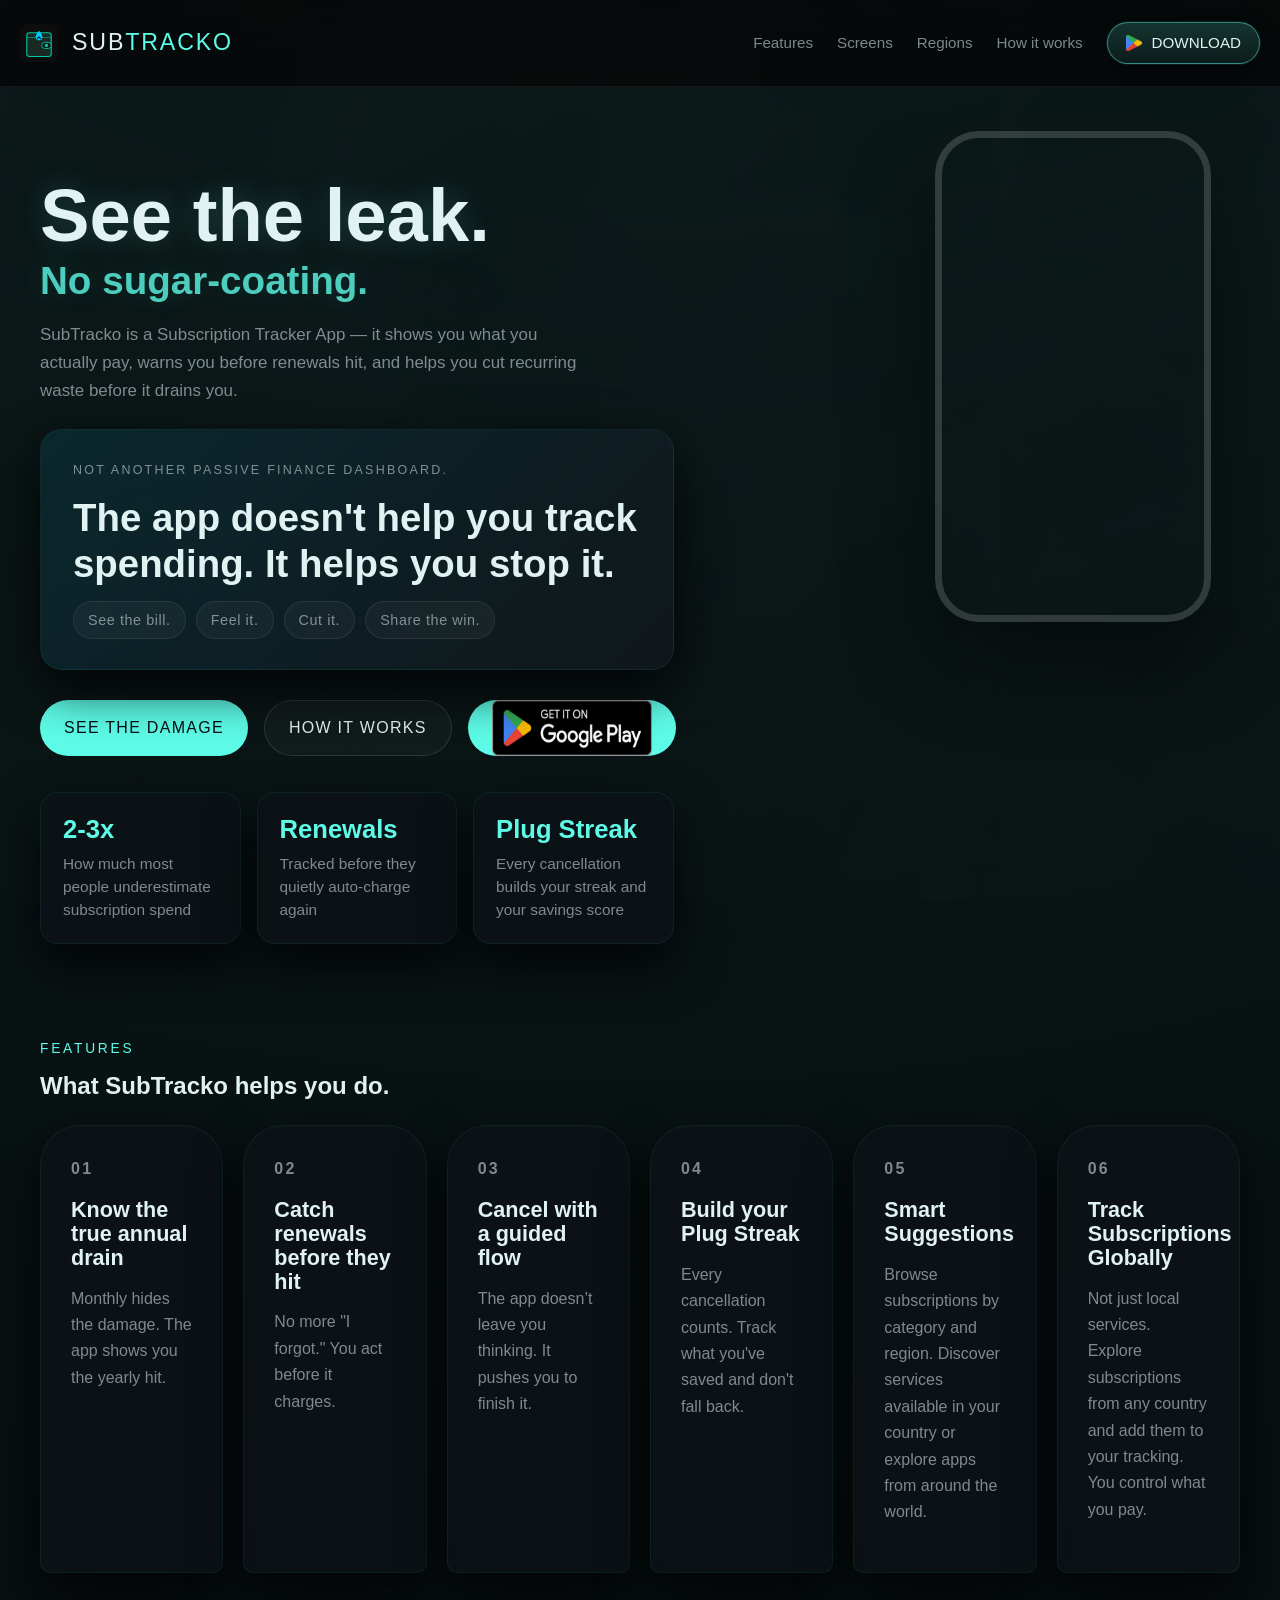
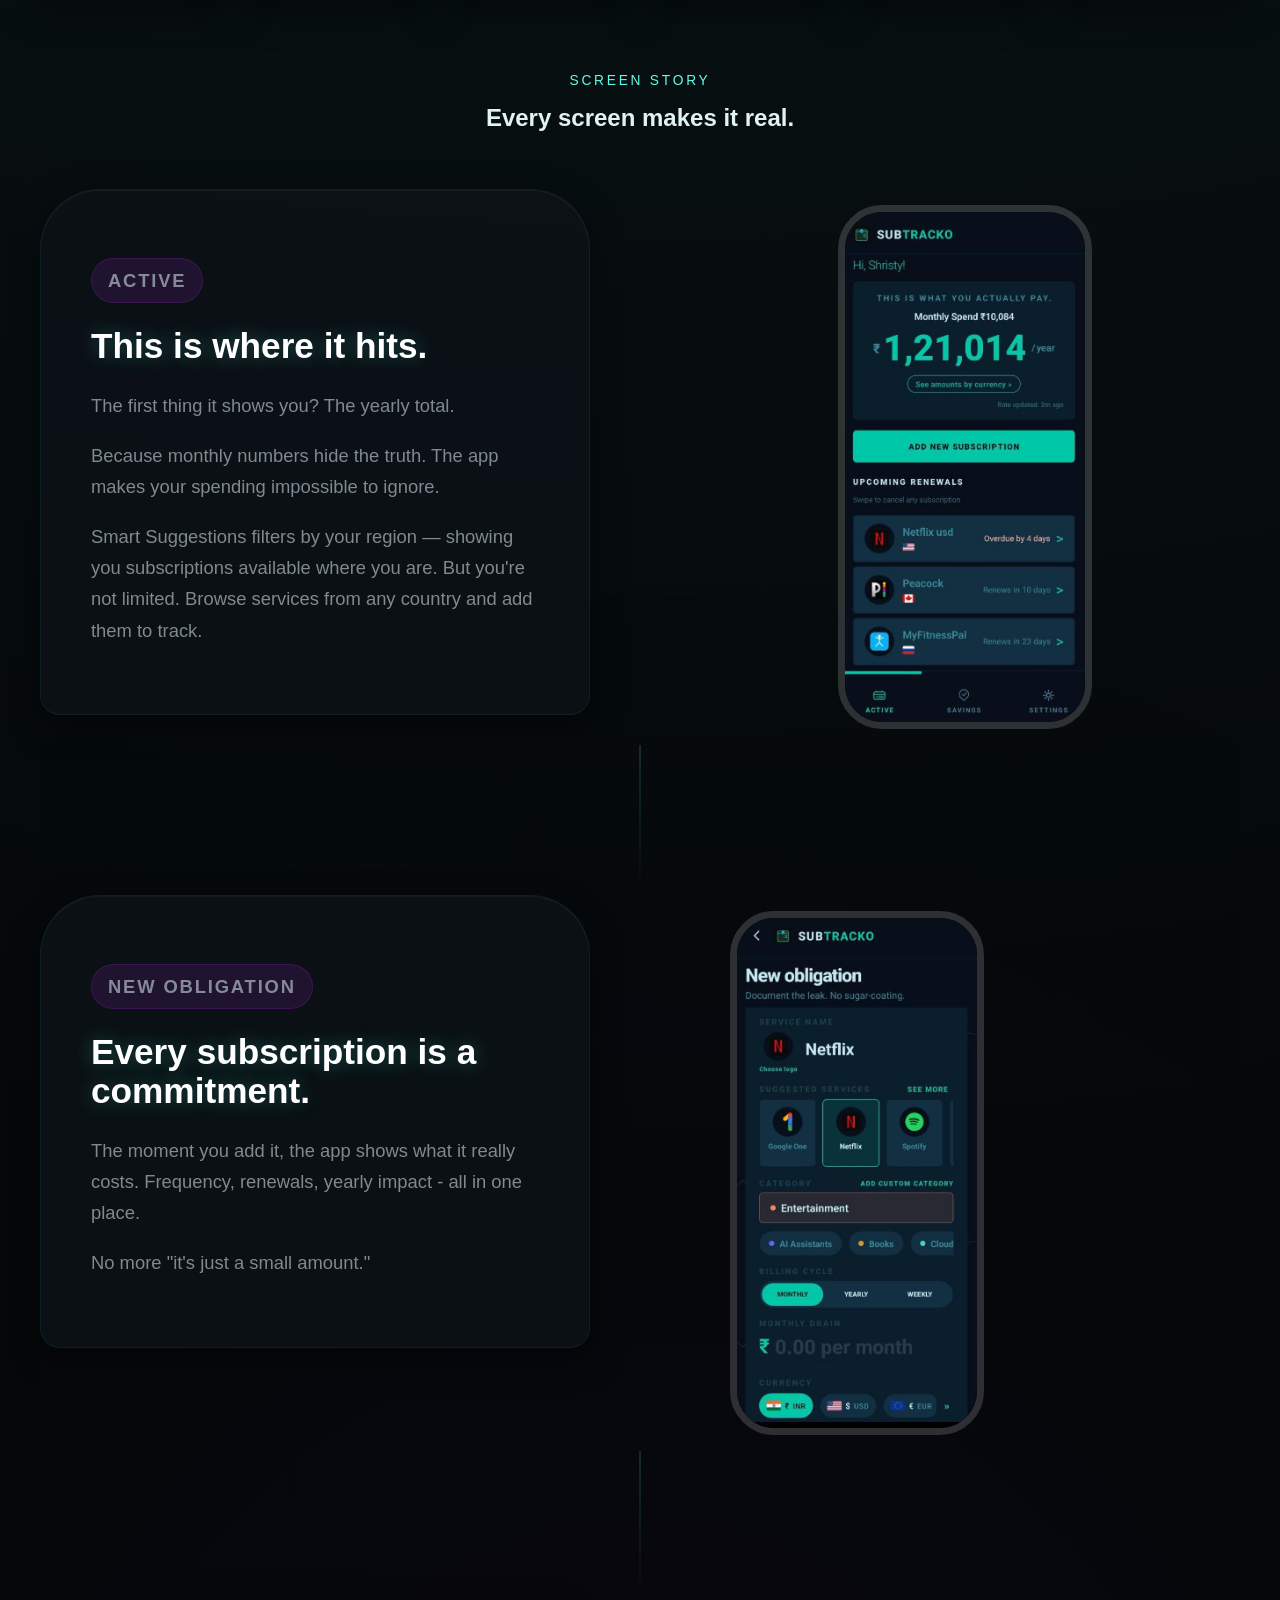
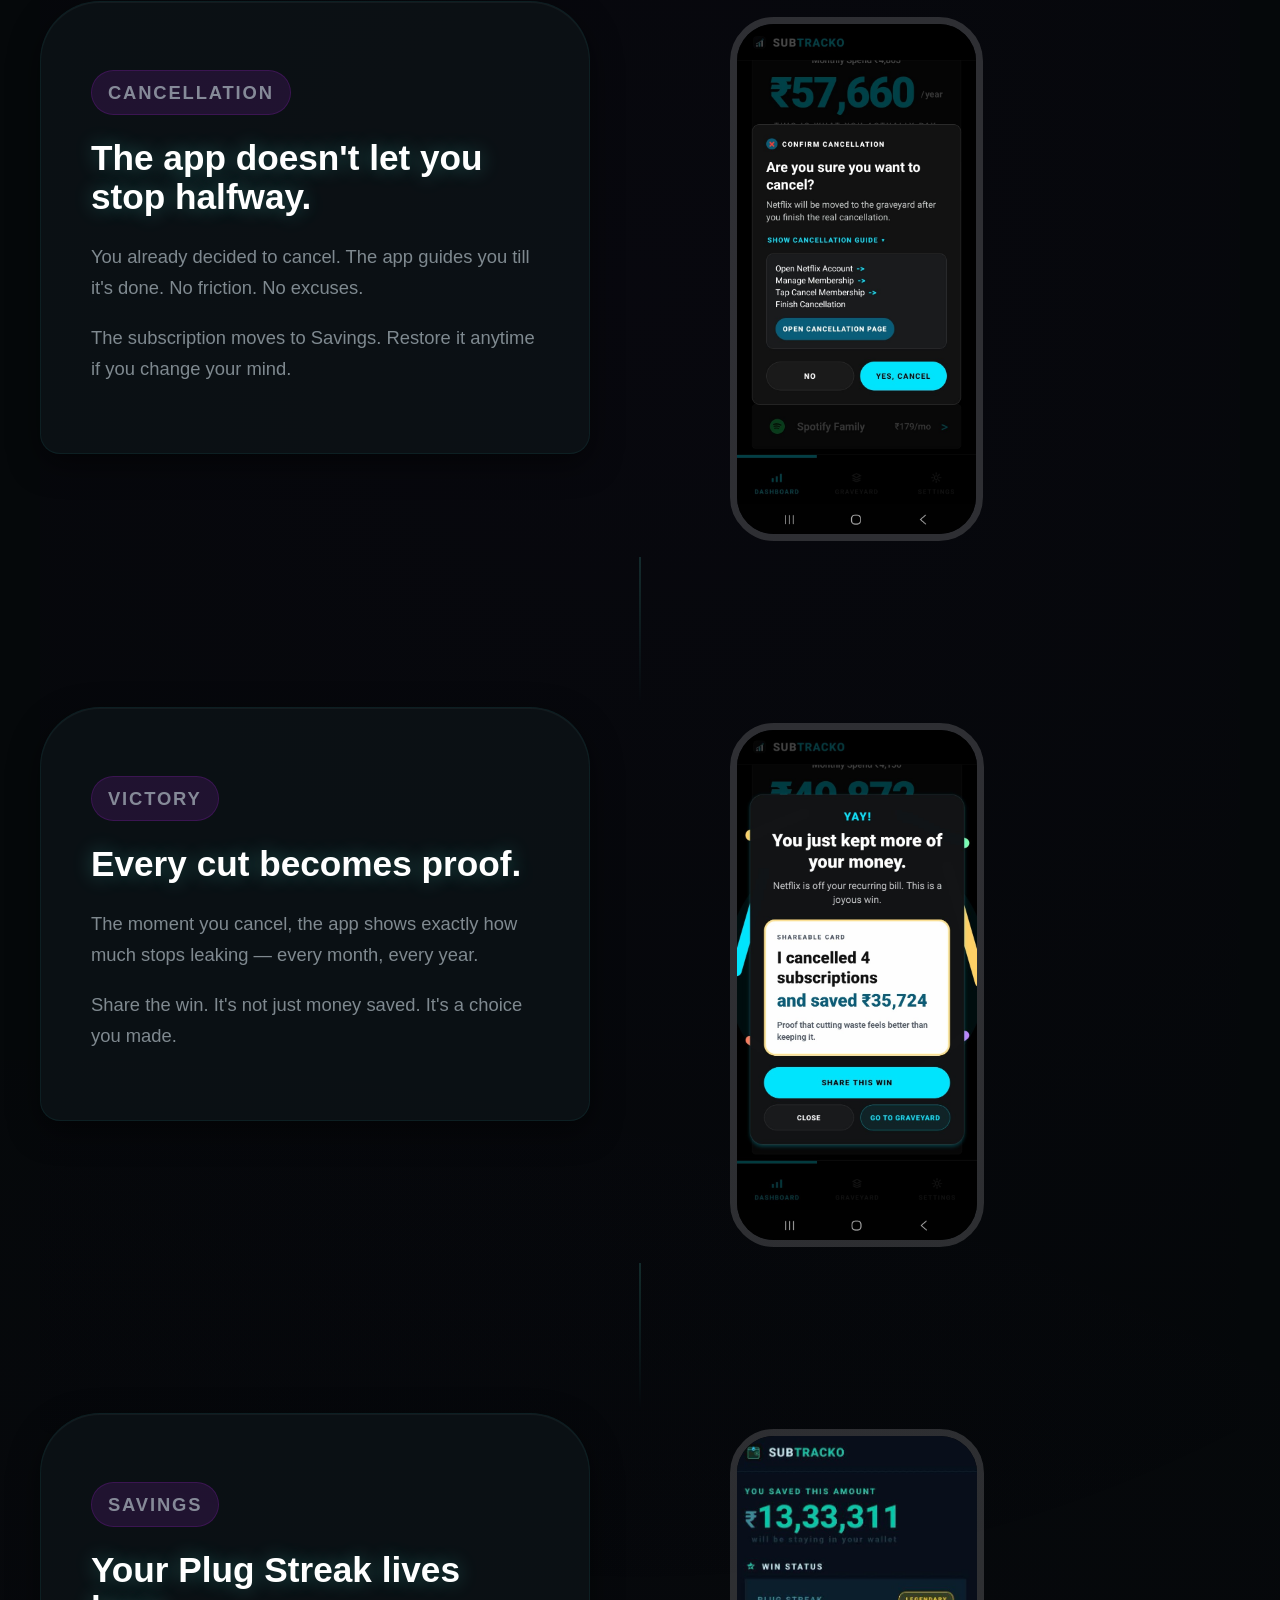
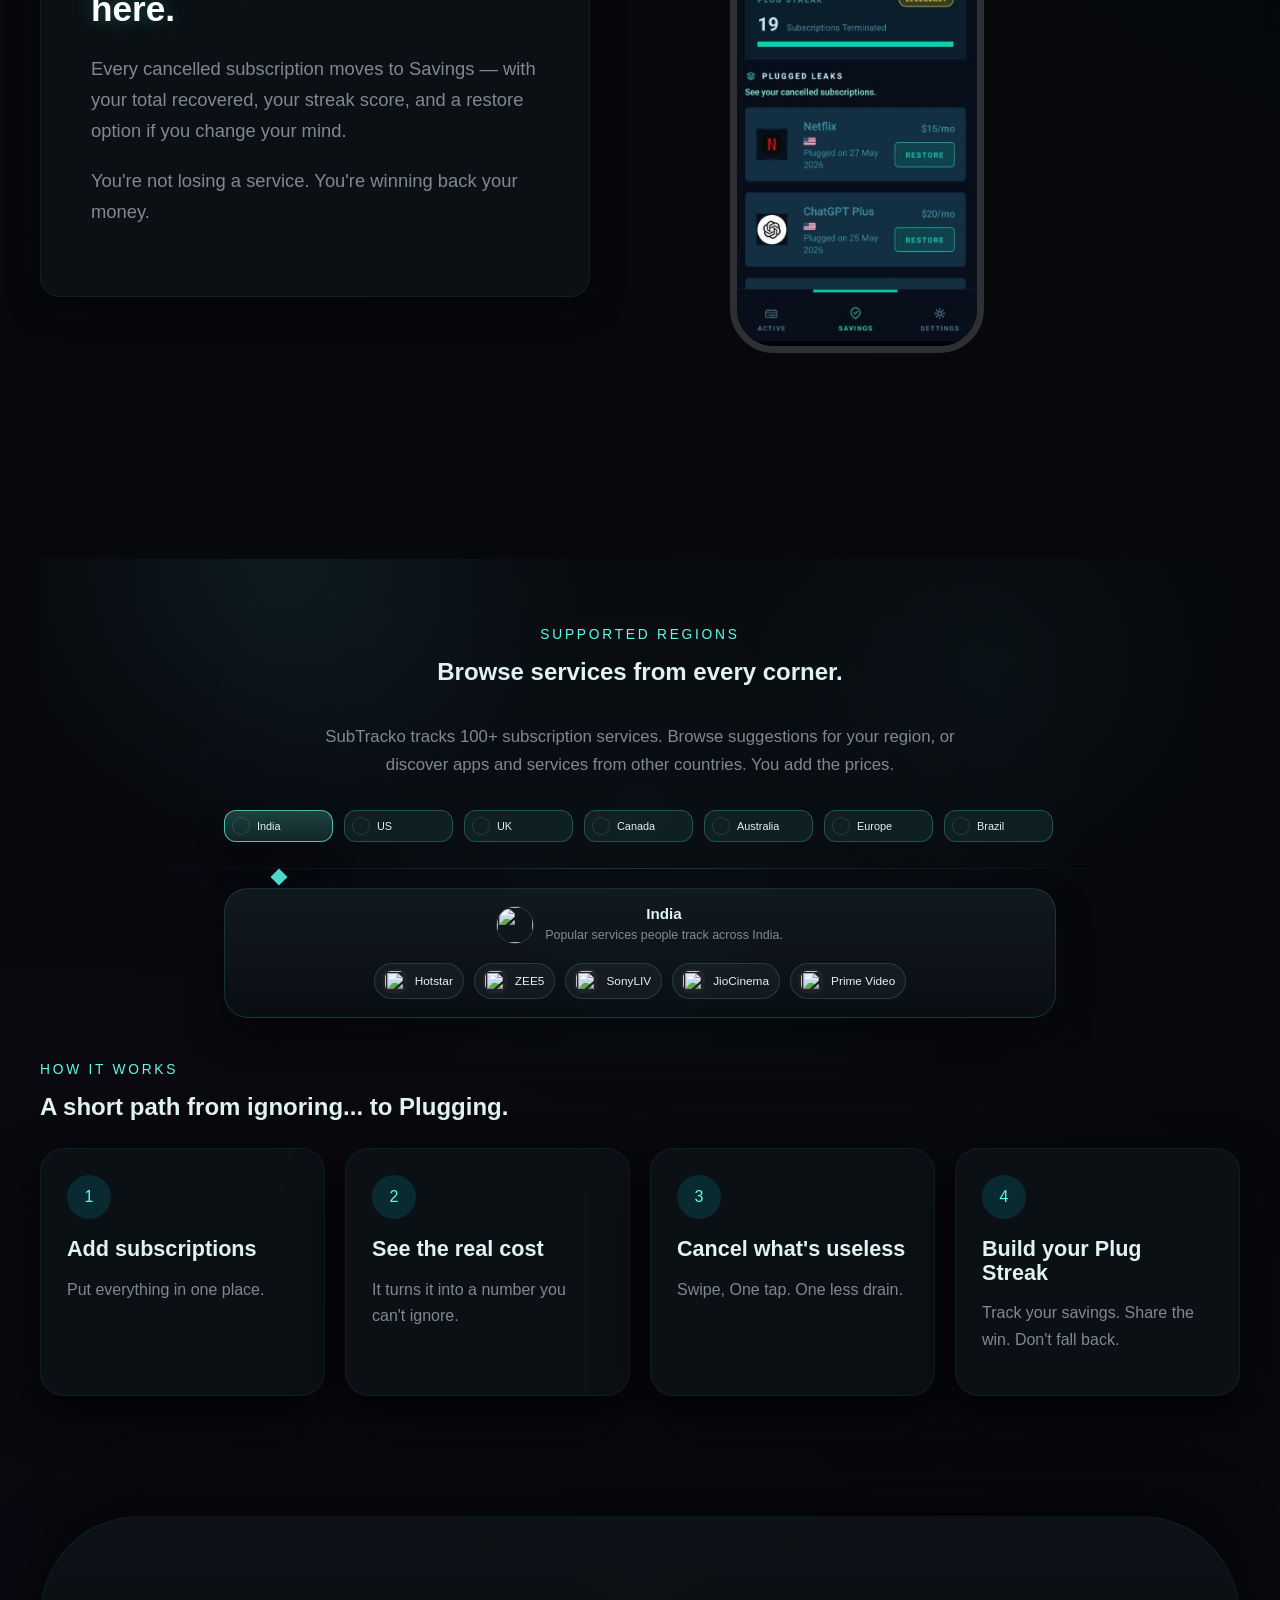
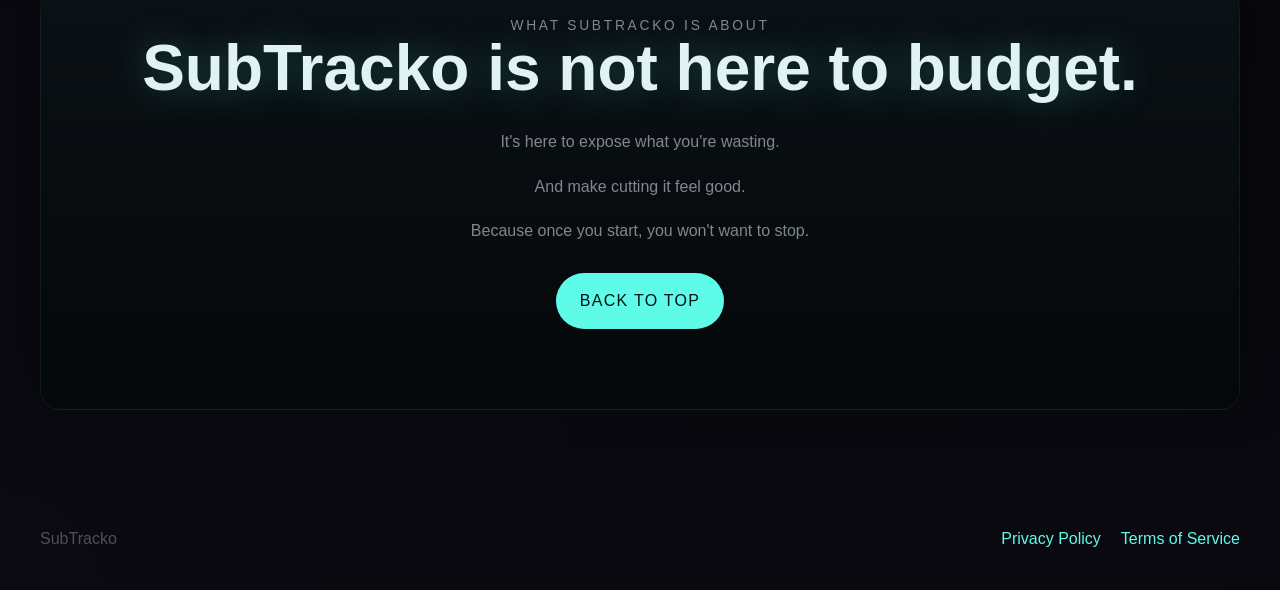
==== index.html @ 614530b6 "Tighten region section card" ====
<!DOCTYPE html>
<html lang="en">
  <head>
    <meta charset="UTF-8" />
    <meta name="viewport" content="width=device-width, initial-scale=1.0" />
    <title>SubTracko: Subscription Tracker</title>
    <meta
      name="description"
      content="SubTracko helps people see what subscriptions really cost, track renewals, cancel waste, and keep proof of the money they saved."
    />
    <link rel="icon" type="image/svg+xml" href="./assets/brand/subtracko-mark.svg" />
    <link rel="alternate icon" type="image/png" href="./assets/brand/subtracko-mark.png" />
    <link rel="apple-touch-icon" href="./assets/brand/subtracko-new.png" />
    <link rel="stylesheet" href="./styles.css" />
  </head>
  <body>
    <header class="topbar">
      <div class="topbar-inner">
        <a class="brand" href="#top" aria-label="SubTracko home">
          <img class="brand-mark" src="./assets/brand/subtracko-mark.svg" alt="" aria-hidden="true" />
          <span class="brand-text">SUB<span>TRACKO</span></span>
        </a>
        <nav class="topnav">
          <a href="#features">Features</a>
          <a href="#screens">Screens</a>
          <a href="#regions">Regions</a>
          <a href="#flow">How it works</a>
          <a
            class="topnav-cta"
            href="https://play.google.com/store/apps/details?id=com.shristy.subtracko"
            target="_blank"
            rel="noopener noreferrer"
          >
            <img class="playstore-icon" src="./assets/brand/playstore-icon.png" alt="" aria-hidden="true" />
            <span class="playstore-label">DOWNLOAD</span>
          </a>
        </nav>
      </div>
    </header>

    <div class="page-shell">
      <main id="top">
        <section class="hero">
          <div class="hero-copy reveal">
            <h1>
              See the leak.
              <span>No sugar-coating.</span>
            </h1>
            <p class="hero-text">
              SubTracko is a Subscription Tracker App — it shows you what you actually pay, warns you before renewals hit, and helps you cut recurring waste before it drains you.
            </p>
            <section class="proof-strip reveal">
              <p class="proof-kicker">Not another passive finance dashboard.</p>
              <h2>The app doesn't help you track spending. It helps you stop it.</h2>
              <div class="proof-actions" aria-label="SubTracko promise">
                <span>See the bill.</span>
                <span>Feel it.</span>
                <span>Cut it.</span>
                <span>Share the win.</span>
              </div>
            </section>
            <div class="hero-actions">
              <a class="button button-primary" href="#screens">See the damage</a>
              <a class="button button-secondary" href="#features">How it works</a>
              <a
                class="button button-primary playstore-button"
                href="https://play.google.com/store/apps/details?id=com.shristy.subtracko"
                target="_blank"
                rel="noopener noreferrer"
              >
                <img class="googleplay-icon" src="./assets/brand/google-play-badge.png" alt="" aria-hidden="true" />
                <!-- <span class="playstore-label">GET IT ON Google Play</span> -->
              </a>
            </div>

            <div class="hero-stats">
              <article>
                <strong>2-3x</strong>
                <span>How much most people underestimate subscription spend</span>
              </article>
              <article>
                <strong>Renewals</strong>
                <span>Tracked before they quietly auto-charge again</span>
              </article>
              <article>
                <strong>Plug Streak</strong>
                <span>Every cancellation builds your streak and your savings score</span>
              </article>
            </div>
          </div>

          <div class="hero-visual reveal">
            <div class="phone-stack">
              <figure class="phone-card phone-card-back">
                <video
                  src="./assets/screens/landing-screen-video.mp4"
                  autoplay
                  muted
                  loop
                  playsinline
                  aria-label="SubTracko landing screen video warning users they may be overspending on subscriptions."
                ></video>
              </figure>
              <figure class="phone-card phone-card-front">
                <img
                  src="./assets/screens/active-screen.jpeg"
                  alt="SubTracko dashboard showing estimated financial drain and upcoming renewals."
                />
              </figure>
            </div>
          </div>
        </section>


        <section class="feature-grid" id="features">
          <div class="section-heading reveal">
            <p class="eyebrow">FEATURES</p>
            <h2>What SubTracko helps you do.</h2>
          </div>
          <article class="feature-card reveal">
            <p class="card-index">01</p>
            <h2>Know the true annual drain</h2>
            <p>
              Monthly hides the damage.
              The app shows you the yearly hit.
            </p>
          </article>
          <article class="feature-card reveal">
            <p class="card-index">02</p>
            <h2>Catch renewals before they hit</h2>
            <p>
              No more "I forgot."
              You act before it charges.
            </p>
          </article>
          <article class="feature-card reveal">
            <p class="card-index">03</p>
            <h2>Cancel with a guided flow</h2>
            <p>
              The app doesn’t leave you thinking.
              It pushes you to finish it.
            </p>
          </article>
          <article class="feature-card reveal">
            <p class="card-index">04</p>
            <h2>Build your Plug Streak</h2>
            <p>
              Every cancellation counts.
              Track what you've saved and don't fall back.
            </p>
          </article>
          <article class="feature-card reveal">
            <p class="card-index">05</p>
            <h2>Smart Suggestions</h2>
            <p>
              Browse subscriptions by category and region. Discover services available in your country or explore apps from around the world.
            </p>
          </article>
          <article class="feature-card reveal">
            <p class="card-index">06</p>
            <h2>Track Subscriptions Globally</h2>
            <p>
              Not just local services. Explore subscriptions from any country and add them to your tracking. You control what you pay.
            </p>
          </article>
        </section>

        <section class="story-section" id="screens">
          <div class="section-heading reveal">
            <p class="eyebrow">SCREEN STORY</p>
            <h2>Every screen makes it real.</h2>
          </div>

          <article class="story-row story-row-dashboard reveal">
            <div class="story-copy">
              <p class="story-tag">Active</p>
              <h3>This is where it hits.</h3>
              <p>
                The first thing it shows you? The yearly total.
              </p>
              <p>
                Because monthly numbers hide the truth. The app makes your spending impossible to ignore.
              </p>
              <p>
                Smart Suggestions filters by your region — showing you subscriptions available where you are. But you're not limited. Browse services from any country and add them to track.
              </p>
            </div>
            <div class="story-shot-wrap story-shot-float">
              <figure class="story-shot">
                <img
                  src="./assets/screens/active-screen.jpeg"
                  alt="Active subscriptions screen showing current recurring services and renewal status."
                />
              </figure>
            </div>
          </article>

          <article class="story-row story-row-reverse story-row-image-only reveal">
            <div class="story-copy">
              <p class="story-tag">New Obligation</p>
              <h3>Every subscription is a commitment.</h3>
              <p>
                The moment you add it, the app shows what it really costs. Frequency, renewals, yearly
                impact - all in one place.
              </p>
              <p>
                No more "it's just a small amount."
              </p>
            </div>
            <div class="story-shot-wrap story-shot-float">
              <figure class="story-shot">
                <img
                  src="./assets/screens/add-subscription.jpeg"
                  alt="Add subscription screen showing provider, billing frequency, currency, and annual impact."
                />
              </figure>
            </div>
          </article>

          <article class="story-row story-row-image-only reveal">
            <div class="story-copy">
              <p class="story-tag">Cancellation</p>
              <h3>The app doesn't let you stop halfway.</h3>
              <p>
                You already decided to cancel. The app guides you till it's done. No friction. No
                excuses.
              </p>
              <p>
                The subscription moves to Savings. Restore it anytime if you change your mind.
              </p>
            </div>
            <div class="story-shot-wrap story-shot-float">
              <figure class="story-shot">
                <img
                  src="./assets/screens/cancel-guide.jpg"
                  alt="Confirmation modal with cancellation steps and a button to open the provider cancellation page."       
                />
              </figure>
            </div>
          </article>

          <article class="story-row story-row-reverse story-row-image-only reveal">
            <div class="story-copy">
              <p class="story-tag">Victory</p>
              <h3>Every cut becomes proof.</h3>
              <p>
                The moment you cancel, the app shows exactly how much stops leaking — every month, every year.
              </p>
              <p>
                Share the win. It's not just money saved. It's a choice you made.
              </p>
            </div>
            <div class="story-shot-wrap story-shot-float">
              <figure class="story-shot">
                <img
                  src="./assets/screens/victory.jpg"
                  alt="Victory modal showing savings after cancelling a subscription."
                />
              </figure>
            </div>
          </article>

          <article class="story-row story-row-image-only reveal">
            <div class="story-copy">
              <p class="story-tag">Savings</p>
              <h3>Your Plug Streak lives here.</h3>
              <p>
                Every cancelled subscription moves to Savings — with your total recovered,
                your streak score, and a restore option if you change your mind.
              </p>
              <p>
                You're not losing a service. You're winning back your money.
              </p>
            </div>
            <div class="story-shot-wrap story-shot-float">
              <figure class="story-shot">
                <img
                  src="./assets/screens/saving-screen.jpeg"
                  alt="Savings screen showing plugged leaks, plug streak status, and total money recovered."
                />
              </figure>
            </div>
          </article>
        </section>

        <section class="supported-regions" id="regions">
          <div class="section-heading reveal">
            <p class="eyebrow">SUPPORTED REGIONS</p>
            <h2>Browse services from every corner.</h2>
          </div>
          
          <p class="region-description reveal">
            SubTracko tracks 100+ subscription services. Browse suggestions for your region, or discover apps and services from other countries. You add the prices.
          </p>
          
          <div class="region-badges-wrap reveal">
            <button class="region-carousel-btn region-carousel-prev" type="button" aria-label="Scroll countries left">
              <span aria-hidden="true">‹</span>
            </button>
            <div class="region-grid" aria-label="Country badges">
              <button class="region-badge is-active" type="button" data-region="india" aria-expanded="true" aria-controls="region-india">
                <img src="./OurRealityCheckApp/assets/flags/INR.png" alt="" aria-hidden="true" />
                <span>India</span>
              </button>
              <button class="region-badge" type="button" data-region="us" aria-expanded="false" aria-controls="region-us">
                <img src="./OurRealityCheckApp/assets/flags/USD.png" alt="" aria-hidden="true" />
                <span>US</span>
              </button>
              <button class="region-badge" type="button" data-region="uk" aria-expanded="false" aria-controls="region-uk">
                <img src="./OurRealityCheckApp/assets/flags/GBP.png" alt="" aria-hidden="true" />
                <span>UK</span>
              </button>
              <button class="region-badge" type="button" data-region="canada" aria-expanded="false" aria-controls="region-canada">
                <img src="./OurRealityCheckApp/assets/flags/CAD.png" alt="" aria-hidden="true" />
                <span>Canada</span>
              </button>
              <button class="region-badge" type="button" data-region="australia" aria-expanded="false" aria-controls="region-australia">
                <img src="./OurRealityCheckApp/assets/flags/AUD.png" alt="" aria-hidden="true" />
                <span>Australia</span>
              </button>
              <button class="region-badge" type="button" data-region="europe" aria-expanded="false" aria-controls="region-europe">
                <img src="./OurRealityCheckApp/assets/flags/EUR.png" alt="" aria-hidden="true" />
                <span>Europe</span>
              </button>
              <button class="region-badge" type="button" data-region="brazil" aria-expanded="false" aria-controls="region-brazil">
                <img src="./OurRealityCheckApp/assets/flags/BRL.png" alt="" aria-hidden="true" />
                <span>Brazil</span>
              </button>
            </div>
            <button class="region-carousel-btn region-carousel-next" type="button" aria-label="Scroll countries right">
              <span aria-hidden="true">›</span>
            </button>
          </div>

          <div class="region-panels-wrap">
            <div class="region-panels" aria-live="polite">
              <div class="region-panel is-open" id="region-india" data-panel="india">
                <div class="region-panel-header">
                  <img src="./OurRealityCheckApp/assets/flags/INR.png" alt="" aria-hidden="true" />
                  <div>
                    <h3>India</h3>
                    <p>Popular services people track across India.</p>
                  </div>
                </div>
                <div class="region-services">
                  <span class="service-pill"><img class="service-logo" src="./OurRealityCheckApp/assets/streaminglogos/hotstar.svg" alt="" aria-hidden="true" /><span>Hotstar</span></span>
                  <span class="service-pill"><img class="service-logo" src="./OurRealityCheckApp/assets/streaminglogos/zee5.svg" alt="" aria-hidden="true" /><span>ZEE5</span></span>
                  <span class="service-pill"><img class="service-logo" src="./OurRealityCheckApp/assets/streaminglogos/sonyliv.png" alt="" aria-hidden="true" /><span>SonyLIV</span></span>
                  <span class="service-pill"><img class="service-logo" src="./OurRealityCheckApp/assets/streaminglogos/jiocinema.png" alt="" aria-hidden="true" /><span>JioCinema</span></span>
                  <span class="service-pill"><img class="service-logo" src="./OurRealityCheckApp/assets/streaminglogos/prime.svg" alt="" aria-hidden="true" /><span>Prime Video</span></span>
                </div>
              </div>

              <div class="region-panel" id="region-us" data-panel="us" hidden>
                <div class="region-panel-header">
                  <img src="./OurRealityCheckApp/assets/flags/USD.png" alt="" aria-hidden="true" />
                  <div>
                    <h3>US</h3>
                    <p>High-demand streaming and productivity subscriptions in the US.</p>
                  </div>
                </div>
                <div class="region-services">
                  <span class="service-pill"><img class="service-logo" src="./OurRealityCheckApp/assets/streaminglogos/netflix.svg" alt="" aria-hidden="true" /><span>Netflix</span></span>
                  <span class="service-pill"><img class="service-logo" src="./OurRealityCheckApp/assets/streaminglogos/hulu.svg" alt="" aria-hidden="true" /><span>Hulu</span></span>
                  <span class="service-pill"><img class="service-logo" src="./OurRealityCheckApp/assets/streaminglogos/max.svg" alt="" aria-hidden="true" /><span>Max</span></span>
                  <span class="service-pill"><img class="service-logo" src="./OurRealityCheckApp/assets/streaminglogos/peacock.svg" alt="" aria-hidden="true" /><span>Peacock</span></span>
                  <span class="service-pill"><img class="service-logo" src="./OurRealityCheckApp/assets/streaminglogos/paramount.svg" alt="" aria-hidden="true" /><span>Paramount+</span></span>
                </div>
              </div>

              <div class="region-panel" id="region-uk" data-panel="uk" hidden>
                <div class="region-panel-header">
                  <img src="./OurRealityCheckApp/assets/flags/GBP.png" alt="" aria-hidden="true" />
                  <div>
                    <h3>UK</h3>
                    <p>Popular UK services for entertainment and catch-up TV.</p>
                  </div>
                </div>
                <div class="region-services">
                  <span class="service-pill"><img class="service-logo" src="./OurRealityCheckApp/assets/streaminglogos/netflix.svg" alt="" aria-hidden="true" /><span>Netflix</span></span>
                  <span class="service-pill"><img class="service-logo" src="./OurRealityCheckApp/assets/streaminglogos/prime.svg" alt="" aria-hidden="true" /><span>Prime Video</span></span>
                  <span class="service-pill"><img class="service-logo" src="./OurRealityCheckApp/assets/streaminglogos/mubi.svg" alt="" aria-hidden="true" /><span>MUBI</span></span>
                  <span class="service-pill"><img class="service-logo" src="./OurRealityCheckApp/assets/streaminglogos/spotify.svg" alt="" aria-hidden="true" /><span>Spotify</span></span>
                  <span class="service-pill"><img class="service-logo" src="./OurRealityCheckApp/assets/streaminglogos/youtubepremium.svg" alt="" aria-hidden="true" /><span>YouTube Premium</span></span>
                </div>
              </div>

              <div class="region-panel" id="region-canada" data-panel="canada" hidden>
                <div class="region-panel-header">
                  <img src="./OurRealityCheckApp/assets/flags/CAD.png" alt="" aria-hidden="true" />
                  <div>
                    <h3>Canada</h3>
                    <p>Common Canadian streaming and live TV picks.</p>
                  </div>
                </div>
                <div class="region-services">
                  <span class="service-pill"><img class="service-logo" src="./OurRealityCheckApp/assets/streaminglogos/crave.svg" alt="" aria-hidden="true" /><span>Crave</span></span>
                  <span class="service-pill"><img class="service-logo" src="./OurRealityCheckApp/assets/streaminglogos/cbcgem.svg" alt="" aria-hidden="true" /><span>CBC Gem</span></span>
                  <span class="service-pill"><img class="service-logo" src="./OurRealityCheckApp/assets/streaminglogos/netflix.svg" alt="" aria-hidden="true" /><span>Netflix</span></span>
                  <span class="service-pill"><img class="service-logo" src="./OurRealityCheckApp/assets/streaminglogos/prime.svg" alt="" aria-hidden="true" /><span>Prime Video</span></span>
                  <span class="service-pill"><img class="service-logo" src="./OurRealityCheckApp/assets/streaminglogos/paramount.svg" alt="" aria-hidden="true" /><span>Paramount+</span></span>
                </div>
              </div>

              <div class="region-panel" id="region-australia" data-panel="australia" hidden>
                <div class="region-panel-header">
                  <img src="./OurRealityCheckApp/assets/flags/AUD.png" alt="" aria-hidden="true" />
                  <div>
                    <h3>Australia</h3>
                    <p>Streaming and sports services tracked by Australian users.</p>
                  </div>
                </div>
                <div class="region-services">
                  <span class="service-pill"><img class="service-logo" src="./OurRealityCheckApp/assets/streaminglogos/stan.svg" alt="" aria-hidden="true" /><span>Stan</span></span>
                  <span class="service-pill"><img class="service-logo" src="./OurRealityCheckApp/assets/streaminglogos/binge.svg" alt="" aria-hidden="true" /><span>BINGE</span></span>
                  <span class="service-pill"><img class="service-logo" src="./OurRealityCheckApp/assets/streaminglogos/kayosports.svg" alt="" aria-hidden="true" /><span>Kayo Sports</span></span>
                  <span class="service-pill"><img class="service-logo" src="./OurRealityCheckApp/assets/streaminglogos/netflix.svg" alt="" aria-hidden="true" /><span>Netflix</span></span>
                  <span class="service-pill"><img class="service-logo" src="./OurRealityCheckApp/assets/streaminglogos/prime.svg" alt="" aria-hidden="true" /><span>Prime Video</span></span>
                </div>
              </div>

              <div class="region-panel" id="region-europe" data-panel="europe" hidden>
                <div class="region-panel-header">
                  <img src="./OurRealityCheckApp/assets/flags/EUR.png" alt="" aria-hidden="true" />
                  <div>
                    <h3>Europe</h3>
                    <p>Cross-border services often tracked across Europe.</p>
                  </div>
                </div>
                <div class="region-services">
                  <span class="service-pill"><img class="service-logo" src="./OurRealityCheckApp/assets/streaminglogos/canalplus.svg" alt="" aria-hidden="true" /><span>Canal+</span></span>
                  <span class="service-pill"><img class="service-logo" src="./OurRealityCheckApp/assets/streaminglogos/rtlplus.svg" alt="" aria-hidden="true" /><span>RTL+</span></span>
                  <span class="service-pill"><img class="service-logo" src="./OurRealityCheckApp/assets/streaminglogos/mubi.svg" alt="" aria-hidden="true" /><span>MUBI</span></span>
                  <span class="service-pill"><img class="service-logo" src="./OurRealityCheckApp/assets/streaminglogos/urbansportsclub.svg" alt="" aria-hidden="true" /><span>Urban Sports Club</span></span>
                  <span class="service-pill"><img class="service-logo" src="./OurRealityCheckApp/assets/streaminglogos/netflix.svg" alt="" aria-hidden="true" /><span>Netflix</span></span>
                </div>
              </div>

              <div class="region-panel" id="region-brazil" data-panel="brazil" hidden>
                <div class="region-panel-header">
                  <img src="./OurRealityCheckApp/assets/flags/BRL.png" alt="" aria-hidden="true" />
                  <div>
                    <h3>Brazil</h3>
                    <p>Popular Brazilian subscriptions and entertainment services.</p>
                  </div>
                </div>
                <div class="region-services">
                  <span class="service-pill"><img class="service-logo" src="./OurRealityCheckApp/assets/streaminglogos/spotify.svg" alt="" aria-hidden="true" /><span>Spotify</span></span>
                  <span class="service-pill"><img class="service-logo" src="./OurRealityCheckApp/assets/streaminglogos/deezer.svg" alt="" aria-hidden="true" /><span>Deezer</span></span>
                  <span class="service-pill"><img class="service-logo" src="./OurRealityCheckApp/assets/streaminglogos/amazonmusic.svg" alt="" aria-hidden="true" /><span>Amazon Music</span></span>
                  <span class="service-pill"><img class="service-logo" src="./OurRealityCheckApp/assets/streaminglogos/youtubepremium.svg" alt="" aria-hidden="true" /><span>YouTube Premium</span></span>
                  <span class="service-pill"><img class="service-logo" src="./OurRealityCheckApp/assets/streaminglogos/mubi.svg" alt="" aria-hidden="true" /><span>MUBI</span></span>
                </div>
              </div>
            </div>
          </div>
        </section>

        <section class="flow-section reveal" id="flow">
          <div class="section-heading">
            <p class="eyebrow">HOW IT WORKS</p>
            <h2>A short path from ignoring... to Plugging.</h2>
          </div>

          <div class="flow-grid">
            <article>
              <span>1</span>
              <h3>Add subscriptions</h3>
              <p>Put everything in one place.</p>
            </article>
            <article>
              <span>2</span>
              <h3>See the real cost</h3>
              <p>It turns it into a number you can't ignore.</p>
            </article>
            <article>
              <span>3</span>
              <h3>Cancel what's useless</h3>
              <p>Swipe, One tap. One less drain.</p>
            </article>
            <article>
              <span>4</span>
              <h3>Build your Plug Streak</h3>
              <p>Track your savings. Share the win. Don't fall back.</p>
            </article>
          </div>
        </section>

        <section class="cta-panel reveal">
          <p class="eyebrow">WHAT SUBTRACKO IS ABOUT</p>
          <h2>SubTracko is not here to budget.</h2>
          <p>
            It's here to expose what you're wasting.
          </p>
          <p>
            And make cutting it feel good.
          </p>
          <p>
            Because once you start, you won't want to stop.
          </p>
          <a class="button button-primary" href="#top">Back to top</a>
        </section>
      </main>

      <footer class="site-footer">
        <p>SubTracko</p>
        <div style="display: flex; gap: 20px;">
          <a href="./privacy.html">Privacy Policy</a>
          <a href="./terms.html">Terms of Service</a>
        </div>
      </footer>
    </div>
    <script>
      // Match active dashboard image height to the copy box without increasing the copy box height.
      (function () {
        function matchDashboardImages() {
          // Use the Active section as the reference so all images share the exact same height
          var refRow = document.querySelector('.story-row-dashboard');
          var refImg = refRow ? refRow.querySelector('.story-shot img') : null;
          var refHeight = 0;
          if (refImg) {
            refHeight = Math.floor(refImg.getBoundingClientRect().height);
          }
          // fallback to the copy box height if image isn't measured yet
          if (!refHeight && refRow) {
            var refCopy = refRow.querySelector('.story-copy');
            if (refCopy) refHeight = Math.floor(refCopy.getBoundingClientRect().height);
          }

          var paddingAdjust = 16; // small safety margin
          var scaleFactor = 0.75; // reduce images to 86% of Active image height
          var targetHeight = Math.max(0, Math.floor(refHeight * scaleFactor - paddingAdjust));

          var rows = document.querySelectorAll('.story-row-dashboard, .story-row-image-only');
          rows.forEach(function (row) {
            var img = row.querySelector('.story-shot img');
            if (!img) return;
            img.style.maxHeight = targetHeight + 'px';
            img.style.height = 'auto';
            img.style.width = 'auto';
          });
        }

        var resizeTimeout;
        window.addEventListener('resize', function () {
          clearTimeout(resizeTimeout);
          resizeTimeout = setTimeout(matchDashboardImages, 120);
        });

        // Run after DOM loads and after images render
        document.addEventListener('DOMContentLoaded', function () {
          // wait a tick for images to settle
          setTimeout(matchDashboardImages, 60);
        });

        // Also run immediately in case script is injected late
        setTimeout(matchDashboardImages, 200);
      })();

      (function () {
        var badges = document.querySelectorAll('.region-badge');
        var items = document.querySelectorAll('.region-item');
        var panels = document.querySelectorAll('.region-panel');
        var badgesWrap = document.querySelector('.region-badges-wrap');
        var regionGrid = document.querySelector('.region-grid');
        var carouselPrev = document.querySelector('.region-carousel-prev');
        var carouselNext = document.querySelector('.region-carousel-next');
        var badgeScrollTimeout = null;
        var activeRegionName = 'india';
        if (!badges.length || !panels.length) return;

        function isMobileCarousel() {
          return window.innerWidth <= 760;
        }

        function updateCarouselControls() {
          if (!regionGrid || !carouselPrev || !carouselNext) return;
          if (!isMobileCarousel()) {
            carouselPrev.disabled = true;
            carouselNext.disabled = true;
            carouselPrev.setAttribute('aria-hidden', 'true');
            carouselNext.setAttribute('aria-hidden', 'true');
            return;
          }

          carouselPrev.removeAttribute('aria-hidden');
          carouselNext.removeAttribute('aria-hidden');

          var maxScrollLeft = Math.max(0, regionGrid.scrollWidth - regionGrid.clientWidth);
          var scrollLeft = regionGrid.scrollLeft;
          var atStart = scrollLeft <= 2;
          var atEnd = scrollLeft >= maxScrollLeft - 2;
          carouselPrev.disabled = atStart;
          carouselNext.disabled = atEnd;
        }

        function positionPanelFor(regionName) {
          var badge = document.querySelector('.region-badge[data-region="' + regionName + '"]');
          var panel = document.querySelector('.region-panel[data-panel="' + regionName + '"]');
          if (!badge || !panel || !badgesWrap || !regionGrid) return;

          var badgeRect = badge.getBoundingClientRect();
          var panelRect = panel.getBoundingClientRect();
          var viewportWidth = window.innerWidth;
          var inset = 24;
          if (viewportWidth <= 760) {
            inset = 16;
          } else if (viewportWidth <= 1180) {
            inset = 20;
          }

          var pointerX = Math.round(badgeRect.left + badgeRect.width / 2 - panelRect.left);
          var minX = inset;
          var maxX = Math.max(minX, Math.round(panelRect.width - inset));
          pointerX = Math.max(minX, Math.min(maxX, pointerX));
          panel.style.setProperty('--region-pointer-x', pointerX + 'px');
        }

        function setActive(regionName) {
          activeRegionName = regionName;

          if (badgeScrollTimeout) {
            clearTimeout(badgeScrollTimeout);
            badgeScrollTimeout = null;
          }

          var activeBadgeForScroll = document.querySelector('.region-badge[data-region="' + regionName + '"]');
          if (activeBadgeForScroll && isMobileCarousel()) {
            activeBadgeForScroll.scrollIntoView({
              behavior: 'auto',
              block: 'nearest',
              inline: 'center'
            });
          }

          badges.forEach(function (badge) {
            var isActive = badge.getAttribute('data-region') === regionName;
            badge.classList.toggle('is-active', isActive);
            badge.setAttribute('aria-expanded', isActive ? 'true' : 'false');
          });

          items.forEach(function (item) {
            var button = item.querySelector('.region-badge');
            var isActiveItem = button && button.getAttribute('data-region') === regionName;
            item.classList.toggle('is-active', isActiveItem);
          });

          panels.forEach(function (panel) {
            var isMatch = panel.getAttribute('data-panel') === regionName;
            panel.classList.toggle('is-open', isMatch);
            panel.hidden = !isMatch;
          });

          window.requestAnimationFrame(function () {
            positionPanelFor(regionName);
            updateCarouselControls();
          });

          if (activeBadgeForScroll && isMobileCarousel()) {
            badgeScrollTimeout = setTimeout(function () {
              positionPanelFor(regionName);
              updateCarouselControls();
            }, 220);
          }
        }

        if (regionGrid && carouselPrev && carouselNext) {
          carouselPrev.addEventListener('click', function () {
            if (!isMobileCarousel()) return;
            regionGrid.scrollBy({ left: -Math.max(180, Math.round(regionGrid.clientWidth * 0.72)), behavior: 'auto' });
            window.setTimeout(updateCarouselControls, 0);
          });

          carouselNext.addEventListener('click', function () {
            if (!isMobileCarousel()) return;
            regionGrid.scrollBy({ left: Math.max(180, Math.round(regionGrid.clientWidth * 0.72)), behavior: 'auto' });
            window.setTimeout(updateCarouselControls, 0);
          });

          regionGrid.addEventListener('scroll', function () {
            if (isMobileCarousel()) {
              updateCarouselControls();
              if (badgeScrollTimeout) {
                clearTimeout(badgeScrollTimeout);
              }
              badgeScrollTimeout = setTimeout(function () {
                positionPanelFor(activeRegionName);
                updateCarouselControls();
              }, 80);
            }
          }, { passive: true });
        }

        badges.forEach(function (badge) {
          badge.addEventListener('click', function () {
            setActive(badge.getAttribute('data-region'));
          });
        });

        window.addEventListener('resize', function () {
          var activeBadge = document.querySelector('.region-badge.is-active');
          if (activeBadge) {
            positionPanelFor(activeBadge.getAttribute('data-region'));
            updateCarouselControls();
          }
        });

        setActive('india');
        updateCarouselControls();
        positionPanelFor(activeRegionName);
      })();
    </script>
  </body>
</html>
---- styles.css ----
:root {
  --bg: #05080a;
  --bg-soft: #0a0f14;
  --panel: rgba(12, 18, 23, 0.85);
  --panel-strong: #10161d;
  --border: rgba(57, 208, 200, 0.08);
  --text: #e0f2f1;
  --muted: rgba(176, 190, 197, 0.7);
  --dim: rgba(176, 190, 197, 0.4);
  --accent: #5efce8; /* Spectral Teal */
  --accent-ghost: rgba(94, 252, 232, 0.15);
  --danger: #ff5252;
  --shadow: 0 20px 50px rgba(0, 0, 0, 0.8);
  --radius-xl: 40px;
  --radius-lg: 24px;
  --radius-md: 18px;
  --wrap: 1200px;
  --fog: rgba(255, 255, 255, 0.03);
}

* {
  box-sizing: border-box;
}

html {
  scroll-behavior: smooth;
}

body {
  margin: 0;
  min-width: 320px;
  background-color: var(--bg);
  background-image: 
    radial-gradient(circle at 50% -20%, rgba(94, 252, 232, 0.1), transparent 50%),
    radial-gradient(circle at 0% 100%, rgba(123, 31, 162, 0.05), transparent 40%);
  color: var(--text);
  font-family: "Trebuchet MS", "Segoe UI", sans-serif;
  overflow-x: hidden;
}

/* Rolling Fog Animation */
body::before {
  content: "";
  position: fixed;
  top: 0;
  left: 0;
  width: 200%;
  height: 100%;
  background: 
    transparent url('data:image/svg+xml;utf8,<svg xmlns="http://www.w3.org/2000/svg" width="1000" height="1000"><filter id="f"><feTurbulence type="fractalNoise" baseFrequency=".005" numOctaves="5" seed="1"/></filter><rect width="1000" height="1000" filter="url(%23f)" opacity=".1"/></svg>') repeat-x;
  opacity: 0.15;
  pointer-events: none;
  z-index: 0;
  animation: fogMove 60s linear infinite;
}

@keyframes fogMove {
  from { transform: translateX(0); }
  to { transform: translateX(-50%); }
}

.page-shell {
  position: relative;
  z-index: 1;
  width: min(var(--wrap), calc(100% - 40px));
  margin: 0 auto;
}

.topbar {
  position: sticky;
  top: 0;
  z-index: 20;
  backdrop-filter: blur(18px);
  background: rgba(5, 5, 5, 0.72);
  border-bottom: 1px solid rgba(255, 255, 255, 0.06);
}

.topbar-inner {
  display: flex;
  justify-content: flex-start;
  align-items: center;
  width: 100%;
  padding: 22px 20px;
  flex-wrap: nowrap;
}

.brand {
  display: inline-flex;
  align-items: center;
  gap: 14px;
  color: var(--text);
  text-decoration: none;
  flex-shrink: 0;
}

.brand-mark {
  width: 38px;
  height: 38px;
  display: block;
  flex: 0 0 38px;
}

.brand-text {
  font-family: "Arial Black", "Segoe UI", sans-serif;
  font-size: 1.45rem;
  letter-spacing: 0.08em;
  white-space: nowrap;
}

.brand-text span {
  color: var(--accent);
}

@media (max-width: 640px) {
  .brand-text {
    font-size: 1.1rem;
  }

  .topnav {
    gap: 16px;
  }

  .topnav a {
    font-size: 0.85rem;
  }
}

.topnav {
  display: flex;
  align-items: center;
  gap: 24px;
  margin-left: auto;
  flex-wrap: wrap;
}

.topnav a {
  color: var(--muted);
  text-decoration: none;
  font-size: 0.95rem;
}

.topnav a:hover {
  color: var(--accent);
}

.topnav-cta {
  display: inline-flex;
  align-items: center;
  gap: 10px;
  padding: 12px 18px;
  border: 1px solid rgba(94, 252, 232, 0.45);
  border-radius: 999px;
  background: linear-gradient(180deg, rgba(94, 252, 232, 0.18), rgba(94, 252, 232, 0.08));
  color: var(--text) !important;
  box-shadow: 0 0 0 1px rgba(94, 252, 232, 0.08), 0 12px 24px rgba(0, 0, 0, 0.22);
}

.topnav-cta:hover {
  color: #041116 !important;
  background: var(--accent);
  border-color: var(--accent);
}

.playstore-icon {
  width: 1.05em;
  height: 1.05em;
  flex: 0 0 auto;
  display: block;
}
.googleplay-icon {
  width: 10em;
  height: 3.5em;

}

.playstore-label {
  line-height: 1;
  white-space: nowrap;
}

.playstore-button {
  gap: 12px;
  text-transform: none;
}

.playstore-button .playstore-label {
  letter-spacing: 0.04em;
}

.hero {
  display: grid;
  grid-template-columns: 1.1fr 0.9fr;
  align-items: center;
  gap: 48px;
  padding: 44px 0 48px;
}

.eyebrow {
  margin: 0 0 18px;
  color: var(--accent);
  font-size: 0.86rem;
  font-family: "Arial Black", "Segoe UI", sans-serif;
  letter-spacing: 0.2em;
}

.hero h1,
.section-heading h2,
.cta-panel h2 {
  margin: 0;
  font-family: "Arial Black", "Segoe UI", sans-serif;
  line-height: 0.96;
}

.hero h1 {
  font-size: clamp(2.5rem, 5.8vw, 5rem);
  max-width: 12ch;
  text-shadow: 0 0 30px rgba(94, 252, 232, 0.2);
}

.hero h1 span {
  display: block;
  color: var(--accent);
  font-size: 0.52em;
  margin-top: 0.28em;
  opacity: 0.8;
}

.hero h1 .hero-line-primary {
  color: var(--text);
  font-size: 1em;
  margin-top: 0;
  white-space: nowrap;
}

.hero-text,
.story-copy p,
.cta-panel p,
.feature-card p,
.flow-grid p,
.proof-strip p {
  color: var(--muted);
  line-height: 1.65;
}

.hero-text {
  max-width: 58ch;
  margin: 22px 0 0;
  font-size: 1.06rem;
}

.hero-actions {
  display: flex;
  flex-wrap: nowrap;
  gap: 16px;
  margin-top: 30px;
  width: 100%;
}

.hero-actions > * {
  flex: 0 0 auto;
}

.button {
  display: inline-flex;
  align-items: center;
  justify-content: center;
  min-height: 56px;
  padding: 0 24px;
  border-radius: 999px;
  text-decoration: none;
  font-family: "Arial Black", "Segoe UI", sans-serif;
  letter-spacing: 0.08em;
  text-transform: uppercase;
  transition: transform 0.22s ease, background 0.22s ease, color 0.22s ease;
}

.button:hover {
  transform: translateY(-2px);
}

.button-primary {
  background: var(--accent);
  color: #041116;
}

.button-secondary {
  border: 1px solid rgba(255, 255, 255, 0.12);
  color: var(--text);
  background: rgba(255, 255, 255, 0.03);
}

@media (max-width: 900px) {
  .hero-actions {
    gap: 8px;
  }

  .hero-actions > * {
    flex: 0 1 auto;
    min-width: 0;
  }

  .hero-actions .button {
    min-height: 46px;
    padding: 0 12px;
    font-size: 0.64rem;
    letter-spacing: 0.03em;
  }

  .playstore-button {
    gap: 6px;
  }

  .playstore-icon {
    width: 0.9em;
    height: 0.9em;
  }
}

@media (max-width: 560px) {
  .hero-actions {
    gap: 6px;
  }

  .hero-actions .button {
    min-height: 42px;
    padding: 0 9px;
    font-size: 0.56rem;
    letter-spacing: 0.02em;
  }

  .playstore-button {
    gap: 5px;
  }

  .playstore-label {
    letter-spacing: 0.01em;
  }
}

.hero-stats {
  display: grid;
  grid-template-columns: repeat(3, 1fr);
  gap: 16px;
  margin-top: 36px;
}

.hero-stats article,
.feature-card,
.flow-grid article,
.cta-panel,
.proof-strip,
.story-shot,
.story-copy {
  border: 1px solid var(--border);
  background: var(--panel);
  box-shadow: var(--shadow);
}

.hero-stats article {
  padding: 22px;
  border-radius: var(--radius-md);
}

.hero-stats strong {
  display: block;
  margin-bottom: 8px;
  color: var(--accent);
  font-size: 1.6rem;
  font-family: "Arial Black", "Segoe UI", sans-serif;
}

.hero-stats span {
  color: var(--muted);
  line-height: 1.5;
  font-size: 0.96rem;
}

.hero-visual {
  display: flex;
  justify-content: center;
}

.phone-stack {
  position: relative;
  width: min(100%, 460px);
  min-height: 862px;
}

.phone-card {
  position: absolute;
  overflow: hidden;
  margin: 0;
  border-radius: 36px;
  border: 1px solid rgba(255, 255, 255, 0.1);
  background: transparent;
  box-shadow: 0 40px 90px rgba(0, 0, 0, 0.48);
}

.phone-card img,
.phone-card video {
  display: block;
  width: 100%;
  border: 7px solid rgba(255, 255, 255, 0.16);
  border-radius: 44px;
  box-sizing: border-box;
}

.phone-card-back {
  aspect-ratio: 9 / 16;
  border: 7px solid rgba(255, 255, 255, 0.16);
  border-radius: 44px;
}

.phone-card-back video {
  position: absolute;
  inset: 0;
  width: 100%;
  height: 100%;
  object-fit: cover;
  border: 0;
  border-radius: inherit;
  transform: scale(1.02);
  transform-origin: center;
  background: transparent;
}

.story-shot img {
  display: block;
  width: 100%;
  height: auto;
}

.phone-card-back {
  inset: 0 0 auto auto;
  width: 60%;
  transform: none;
  opacity: 1;
  animation: driftFront 8s ease-in-out infinite;
}

.phone-card-front {
  display: none;
  inset: 0 0 auto auto;
  width: 60%;
  animation: driftFront 8s ease-in-out infinite;
}

@keyframes driftFront {
  0%,
  100% {
    transform: translateY(0);
  }
  50% {
    transform: translateY(-10px);
  }
}

@keyframes driftBack {
  0%,
  100% {
    transform: rotate(-9deg) translateY(0);
  }
  50% {
    transform: rotate(-7deg) translateY(12px);
  }
}

.proof-strip {
  display: grid;
  gap: 14px;
  margin: 24px 0 0;
  padding: 30px 32px;
  border-radius: 22px;
  background:
    linear-gradient(135deg, rgba(0, 229, 255, 0.1), rgba(255, 255, 255, 0.02)),
    var(--panel);
}

.proof-kicker {
  margin: 0;
  color: var(--accent);
  font-size: 0.78rem;
  font-family: "Arial Black", "Segoe UI", sans-serif;
  letter-spacing: 0.18em;
  text-transform: uppercase;
}

.proof-strip h2 {
  margin: 0;
  max-width: none;
  font-size: clamp(1.5rem, 3vw, 2.4rem);
  line-height: 1.2;
  font-family: "Arial Black", "Segoe UI", sans-serif;
}

.proof-actions {
  display: flex;
  flex-wrap: wrap;
  gap: 10px;
}

.proof-actions span {
  display: inline-flex;
  align-items: center;
  min-height: 38px;
  padding: 0 14px;
  border-radius: 999px;
  border: 1px solid rgba(255, 255, 255, 0.08);
  background: rgba(255, 255, 255, 0.04);
  color: var(--muted);
  font-size: 0.9rem;
  font-family: "Arial Black", "Segoe UI", sans-serif;
  letter-spacing: 0.04em;
}

.feature-grid {
  display: grid;
  grid-template-columns: repeat(6, 1fr);
  gap: 20px;
  padding: 0px 0 40px;
}

.feature-grid .section-heading {
  grid-column: 1 / -1;
  margin-bottom: 8px;
  max-width: none;
}

.feature-card {
  padding: 30px;
  border-radius: 40px 40px 10px 10px; /* Tombstone Shape */
  background: var(--panel);
  border: 1px solid var(--border);
  transition: all 0.4s ease;
  position: relative;
  overflow: hidden;
}

.feature-card:hover {
  transform: translateY(-12px);
  border-color: var(--accent);
  box-shadow: 0 20px 50px rgba(0, 0, 0, 0.7), 0 0 30px rgba(94, 252, 232, 0.1);
}

.card-index {
  margin: 0 0 16px;
  color: #7b1fa2; /* Ghostly Purple */
  font-family: "Arial Black", "Segoe UI", sans-serif;
  letter-spacing: 0.14em;
  text-transform: uppercase;
  font-weight: bold;
}

.feature-card h2,
.story-copy h3,
.flow-grid h3 {
  margin: 0 0 12px;
  font-size: 1.35rem;
  line-height: 1.1;
}

.story-section {
  position: relative;
  padding: 60px 0 40px;
  background: radial-gradient(circle at center, rgba(123, 31, 162, 0.03), transparent 70%);
}

.story-section .section-heading {
  text-align: center;
  margin-bottom: 60px;
}

.story-row {
  display: grid;
  grid-template-columns: 1fr 1fr;
  gap: 100px;
  align-items: center;
  margin-bottom: 150px;
  position: relative;
}

/* For the dashboard story row, keep the left copy at its natural height
   and limit the right image to match it via JS. Avoid stretching the copy box. */
.story-row-dashboard,
.story-row-image-only {
  align-items: start;
}

.story-row-dashboard .story-shot {
  display: flex;
  align-items: center;
  justify-content: center;
  height: auto;
}

.story-row-dashboard .story-shot img {
  max-height: none; /* height is set by script to match copy box */
  width: auto;
  object-fit: contain;
  height: auto;
  max-width: 100%;
}

@media (min-width: 1081px) {
  /* Use only the image border for dashboard-like story images on desktop. */
  .story-row-dashboard .story-shot,
  .story-row-image-only .story-shot {
    border: none !important;
    background: transparent !important;
    box-shadow: none !important;
    border-radius: 0 !important;
    padding: 0 !important;
    overflow: visible !important;
  }

  .story-row-dashboard .story-shot::before,
  .story-row-image-only .story-shot::before {
    display: none !important;
  }

  .story-row-dashboard .story-shot img,
  .story-row-image-only .story-shot img {
    display: block;
    width: 100%;
    max-width: 100%;
    height: auto;
    border: 7px solid rgba(255, 255, 255, 0.16);
    border-radius: 44px;
  }
}

@media (max-width: 1080px) {
  .story-row-dashboard .story-shot,
  .story-row-image-only .story-shot {
    border: none !important;
    background: transparent !important;
    box-shadow: none !important;
    border-radius: 0 !important;
    padding: 0 !important;
    overflow: visible !important;
  }

  .story-row-dashboard .story-shot::before,
  .story-row-image-only .story-shot::before {
    display: none !important;
  }

  .story-row-dashboard .story-shot img,
  .story-row-image-only .story-shot img {
    display: block;
    width: 100%;
    max-width: 100%;
    height: auto;
    border: 5px solid rgba(255, 255, 255, 0.16);
    border-radius: 44px;
  }
}

/* Spectral Connection Line */
.story-row::after {
  content: "";
  position: absolute;
  top: 100%;
  left: 50%;
  width: 2px;
  height: 150px;
  background: linear-gradient(to bottom, var(--accent-ghost), transparent);
  transform: translateX(-50%);
  z-index: 0;
}

.story-row:last-of-type::after {
  display: none;
}

.story-copy {
  padding: 50px;
  background: var(--panel);
  border: 1px solid var(--border);
  border-radius: 60px 60px 20px 20px; /* Tombstone Shape */
  box-shadow: 
    0 10px 30px rgba(0, 0, 0, 0.5),
    inset 0 1px 1px rgba(255, 255, 255, 0.05);
  position: relative;
  z-index: 2;
  transition: all 0.5s ease;
}

.story-copy:hover {
  transform: translateY(-5px);
  border-color: var(--accent);
  box-shadow: 0 15px 40px rgba(94, 252, 232, 0.1);
}

.story-tag {
  display: inline-block;
  padding: 6px 16px;
  background: rgba(123, 31, 162, 0.2);
  border: 1px solid rgba(123, 31, 162, 0.3);
  color: #d1c4e9;
  border-radius: 99px;
  font-size: 0.7rem;
  font-weight: bold;
  letter-spacing: 0.1em;
  margin-bottom: 24px;
  text-transform: uppercase;
}

.story-copy h3 {
  font-size: 2.2rem;
  margin-bottom: 24px;
  color: #fff;
  text-shadow: 0 0 20px rgba(94, 252, 232, 0.3);
}

.story-copy p {
  font-size: 1.15rem;
  color: var(--muted);
  line-height: 1.7;
}

/* Spectral Phone Frames */
.story-shot-wrap {
  position: relative;
  perspective: 1000px;
}

.story-shot {
  position: relative;
  background: #000;
  border: 6px solid #12181f;
  border-radius: 50px;
  box-shadow: 
    0 50px 100px rgba(0, 0, 0, 0.8),
    0 0 30px rgba(94, 252, 232, 0.1);
  overflow: hidden;
  transition: all 0.6s cubic-bezier(0.23, 1, 0.32, 1);
}

.story-shot:hover {
  transform: rotateY(-10deg) rotateX(5deg) scale(1.05);
  box-shadow: 
    -20px 50px 100px rgba(0, 0, 0, 0.9),
    0 0 50px rgba(94, 252, 232, 0.2);
}

/* Flicker Animation for the screens */
.story-shot img {
  animation: spectralFlicker 10s infinite;
}

@keyframes spectralFlicker {
  0%, 100% { opacity: 1; filter: brightness(1); }
  50% { opacity: 0.95; filter: brightness(1.1) saturate(1.2); }
  52% { opacity: 1; filter: brightness(1); }
  54% { opacity: 0.98; }
}

.story-shot::before {
  content: "";
  position: absolute;
  top: 0;
  left: 50%;
  transform: translateX(-50%);
  width: 130px;
  height: 26px;
  background: #12181f;
  border-bottom-left-radius: 20px;
  border-bottom-right-radius: 20px;
  z-index: 10;
}

.dual-shot {
  display: flex;
  gap: 40px;
  justify-content: center;
}

.dual-shot .story-shot-wrap:nth-child(2) {
  margin-top: 100px;
}

.story-shot-float {
  animation: spectralFloat 6s ease-in-out infinite;
}

@keyframes spectralFloat {
  0%, 100% { transform: translateY(0) rotate(0); }
  50% { transform: translateY(-20px) rotate(1deg); }
}

@media (max-width: 1080px) {
  .story-row, .story-row-reverse {
    grid-template-columns: 1fr;
    direction: ltr;
    gap: 40px;
    margin-bottom: 80px;
    text-align: center;
  }

  .story-copy {
    max-width: 500px;
    margin: 0 auto;
  }

  .dual-shot {
    flex-direction: column;
  }

  .dual-shot .story-shot:nth-child(2) {
    margin-top: 0;
  }
}

@keyframes storyCardFloat {
  0%,
  100% {
    transform: translate3d(0, 0, 0) rotate(0deg);
  }
  50% {
    transform: translate3d(0, -8px, 0) rotate(-0.8deg);
  }
}

@keyframes storyCardFloatReverse {
  0%,
  100% {
    transform: translate3d(0, 0, 0) rotate(0deg);
  }
  50% {
    transform: translate3d(0, 7px, 0) rotate(0.8deg);
  }
}

.flow-grid {
  display: grid;
  grid-template-columns: repeat(4, 1fr);
  gap: 20px;
  margin-top: 30px;
}

.flow-grid article {
  padding: 26px;
  border-radius: var(--radius-lg);
}

.flow-grid span {
  display: inline-flex;
  width: 44px;
  height: 44px;
  align-items: center;
  justify-content: center;
  margin-bottom: 18px;
  border-radius: 50%;
  background: rgba(0, 229, 255, 0.12);
  color: var(--accent);
  font-family: "Arial Black", "Segoe UI", sans-serif;
}

.cta-panel {
  margin: 120px 0;
  padding: 80px 40px;
  border-radius: 100px 100px 20px 20px; /* Large Tombstone */
  background: 
    linear-gradient(to bottom, rgba(12, 18, 23, 0.98), #05080a),
    radial-gradient(circle at top, rgba(94, 252, 232, 0.15), transparent 70%);
  border: 1px solid var(--border);
  text-align: center;
  position: relative;
  box-shadow: 0 -20px 50px rgba(0, 0, 0, 0.5);
}

.cta-panel h2 {
  font-size: clamp(2.2rem, 5vw, 4.5rem);
  text-shadow: 0 0 40px rgba(94, 252, 232, 0.3);
  margin-bottom: 30px;
}


.cta-panel p {
  max-width: 720px;
  margin: 18px auto 0;
}

.cta-panel .button {
  margin-top: 28px;
}

.site-footer {
  display: flex;
  justify-content: space-between;
  align-items: center;
  gap: 16px;
  padding: 0 0 42px;
  color: var(--dim);
}

.site-footer p {
  margin: 0;
}

.site-footer a {
  color: var(--accent);
  text-decoration: none;
}

.site-footer a:hover {
  text-decoration: underline;
}

.privacy-page {
  padding: 56px 0 28px;
}

.privacy-hero,
.privacy-card {
  border: 1px solid var(--border);
  background: var(--panel);
  box-shadow: var(--shadow);
}

.privacy-hero {
  margin: 0 auto 24px;
  padding: 34px;
  border-radius: var(--radius-xl);
}

.privacy-hero h1,
.privacy-card h2,
.privacy-card h3 {
  font-family: "Arial Black", "Segoe UI", sans-serif;
}

.privacy-hero h1 {
  margin: 0;
  font-size: clamp(2.4rem, 5vw, 4.6rem);
  line-height: 0.98;
}

.privacy-lead {
  max-width: 70ch;
  color: var(--muted);
  line-height: 1.65;
}

.privacy-card {
  padding: 30px;
  border-radius: var(--radius-xl);
}

.privacy-card h2 {
  margin: 20px 0 12px;
  font-size: 1.55rem;
}

.privacy-card h2:first-child {
  margin-top: 0;
}

.privacy-card h3 {
  margin: 22px 0 10px;
  font-size: 1.08rem;
  color: var(--accent);
  letter-spacing: 0.06em;
  text-transform: uppercase;
}

.privacy-card p,
.privacy-card li {
  color: var(--muted);
  line-height: 1.7;
}

.privacy-card ul {
  margin: 14px 0 0;
  padding-left: 20px;
}

.privacy-contact {
  font-size: 1.05rem;
}

.privacy-contact a {
  color: var(--accent);
}

.reset-page {
  position: relative;
  padding-top: 10px;
  overflow: hidden;
}

body:has(main.reset-page) {
  overflow: hidden;
  height: 100vh;
}

.reset-page::before {
  content: "";
  position: absolute;
  inset: 0 auto;
  height: 200px;
  background:
    radial-gradient(circle at 18% 22%, rgba(0, 200, 168, 0.18), transparent 32%),
    radial-gradient(circle at 82% 14%, rgba(200, 232, 240, 0.08), transparent 30%);
  pointer-events: none;
  z-index: 0;
}

.reset-hero,
.reset-shell {
  position: relative;
  z-index: 1;
}

.reset-hero {
  margin: auto 0 18px;
  padding: 0;
  border: 0;
  background: transparent;
  box-shadow: none;
}

.reset-hero-copy {
  max-width: 720px;
  margin: 0 auto;
  text-align: center;
}

.reset-hero h1 {
  margin: 0;
  font-family: "Arial Black", "Segoe UI", sans-serif;
  font-size: clamp(1.6rem, 3vw, 2.3rem);
  line-height: 1.05;
  color: #c8e8f0;
  text-shadow: 0 0 18px rgba(0, 200, 168, 0.16);
}

.reset-shell {
  display: block;
  max-width: 720px;
  margin: 0 auto;
}

.reset-card {
  max-width: 500px;
  margin: 0 auto;
  border-radius: 36px;
  border-color: rgba(14, 32, 48, 0.98);
  background:
    linear-gradient(180deg, rgba(16, 39, 56, 0.94), rgba(10, 30, 44, 0.96)),
    rgba(12, 30, 44, 0.96);
  box-shadow:
    0 28px 70px rgba(0, 0, 0, 0.42),
    inset 0 1px 0 rgba(111, 226, 208, 0.08);
}

.reset-card-header {
  margin-bottom: 20px;
  text-align: center;
}

.reset-card-header div {
  margin: 8px 0 0;
  color: #c8e8f0;
  font-family: "Arial Black", "Segoe UI", sans-serif;
  font-size: clamp(1rem, 2.3vw, 1.2rem);
  line-height: 1.05;
}

.reset-card-header div.success-header {
  font-size: 3rem;
  color: #7cffb2;
  animation: checkPulse 0.6s ease-out;
}

.reset-kicker {
  margin: 0;
  color: #00c8a8;
  font-size: 0.78rem;
  font-family: "Arial Black", "Segoe UI", sans-serif;
  letter-spacing: 0.18em;
  text-transform: uppercase;
}

.reset-status {
  padding: 18px 20px;
  border-radius: 18px;
  border: 1px solid rgba(0, 200, 168, 0.2);
  background: rgba(0, 200, 168, 0.08);
  color: #c8e8f0;
  line-height: 1.6;
}

.reset-status-error {
  border-color: rgba(242, 95, 92, 0.38);
  background: rgba(242, 95, 92, 0.12);
  color: #ffb5ad;
}

.reset-status-success {
  border-color: rgba(124, 255, 178, 0.28);
  background: rgba(124, 255, 178, 0.1);
  color: #c8e8f0;
}

.reset-form {
  display: grid;
  gap: 16px;
  margin-top: 24px;
}

.reset-input-wrapper {
  position: relative;
  display: flex;
  align-items: center;
}

.reset-input-wrapper input {
  width: 100%;
  padding-right: 45px;
}

.toggle-password {
  position: absolute;
  right: 15px;
  background: none;
  border: none;
  color: #ffffff;
  cursor: pointer;
  padding: 8px;
  display: flex;
  align-items: center;
  justify-content: center;
  font-size: 1.1rem;
  transition: color 0.3s ease;
}

.toggle-password:hover {
  color: var(--accent);
}

@keyframes eyeBlink {
  0%, 100% { transform: scale(1); opacity: 1; }
  50% { transform: scale(0.8) rotateY(90deg); opacity: 0.5; }
}

.toggle-password.toggling {
  animation: eyeBlink 0.4s ease;
}

.reset-label {
  color: #c8e8f0;
  font-family: "Arial Black", "Segoe UI", sans-serif;
  font-size: 0.82rem;
  letter-spacing: 0.08em;
  text-transform: uppercase;
}

.reset-input {
  width: 100%;
  min-height: 56px;
  padding: 0 18px;
  border: 1px solid rgba(58, 104, 120, 0.42);
  border-radius: 18px;
  background: rgba(8, 24, 40, 0.9);
  color: #c8e8f0;
  font: inherit;
  box-shadow: inset 0 1px 0 rgba(111, 226, 208, 0.05);
}

.reset-input:focus {
  outline: 2px solid rgba(0, 200, 168, 0.28);
  border-color: rgba(0, 200, 168, 0.56);
}

.reset-input::placeholder {
  color: rgba(58, 138, 154, 0.9);
}

.reset-button {
  margin-top: 10px;
  border: 0;
  cursor: pointer;
  box-shadow: 0 18px 40px rgba(0, 200, 168, 0.16);
}

.reset-button:disabled {
  cursor: wait;
  opacity: 0.7;
}

.success-container {
  display: flex;
  flex-direction: column;
  align-items: center;
  text-align: center;
  gap: 20px;
}

.success-container[hidden],
[hidden] {
  display: none !important;
}

@keyframes checkPulse {
  0% {
    transform: scale(0.5);
    opacity: 0;
  }
  50% {
    transform: scale(1.1);
  }
  100% {
    transform: scale(1);
    opacity: 1;
  }
}

.success-message {
  color: #c8e8f0;
  line-height: 1.6;
  font-size: 1rem;
  margin: 0;
}

.success-button {
  margin-top: 10px;
  border: 0;
  cursor: pointer;
}

.confirm-card-header {
  margin-bottom: 20px;
  text-align: center;
}

#confirm-header {
  font-size: 4rem;
  color: var(--accent);
  line-height: 1;
  animation: checkPulse 0.6s ease-out;
}

@keyframes checkPulse {
  0%   { transform: scale(0.5); opacity: 0; }
  60%  { transform: scale(1.15); opacity: 1; }
  100% { transform: scale(1); }
}

.reveal {
  animation: revealUp 0.8s ease both;
}

@keyframes revealUp {
  from {
    opacity: 0;
    transform: translateY(18px);
  }
  to {
    opacity: 1;
    transform: translateY(0);
  }
}

@media (max-width: 1080px) {
  .hero,
  .story-row,
  .story-row-reverse {
    grid-template-columns: 1fr;
  }

  .hero {
    padding-top: 48px;
  }

  .phone-stack {
    min-height: 640px;
  }

  .story-copy-compact,
  .story-shot,
  .story-row-dashboard .story-shot,
  .dual-shot .story-shot {
    width: min(100%, 420px);
    justify-self: center;
  }

  .feature-grid {
    grid-template-columns: repeat(3, 1fr);
  }

  .flow-grid {
    grid-template-columns: repeat(2, 1fr);
  }
}

.supported-regions {
  position: relative;
  padding: 68px 0 44px;
  background:
    radial-gradient(circle at 20% 0%, rgba(94, 252, 232, 0.08), transparent 28%),
    radial-gradient(circle at 80% 20%, rgba(94, 252, 232, 0.04), transparent 24%),
    radial-gradient(circle at center, rgba(94, 252, 232, 0.03), transparent 72%);
}

.supported-regions .section-heading {
  text-align: center;
  margin-bottom: 40px;
}

.region-description {
  max-width: 680px;
  margin: 0 auto 32px;
  color: var(--muted);
  line-height: 1.65;
  font-size: 1.05rem;
  text-align: center;
}

.region-badges-wrap {
  position: relative;
  margin-bottom: 22px;
}

.region-panels-wrap {
  position: relative;
  width: 100%;
  max-width: 1180px;
  margin: 0 auto;
  padding-top: 24px;
}

.region-panels-wrap::before {
  content: "";
  position: absolute;
  top: 4px;
  left: 50%;
  width: 100%;
  max-width: 64rem;
  height: 1px;
  transform: translateX(-50%);
  background: linear-gradient(90deg, transparent, rgba(94, 252, 232, 0.18), transparent);
}

.region-panels {
  width: 100%;
  margin: 0 auto;
}

.region-grid {
  display: grid;
  grid-template-columns: repeat(7, 7em);
  gap: 8px;
  max-width: 100%;
  margin: 0 auto;
  justify-content: center;
}

.region-carousel-btn {
  display: none;
}

@media (max-width: 1180px) {
  .region-grid {
    grid-template-columns: repeat(4, 10em);
    gap: 8px;
  }
}

.region-item {
  display: flex;
  flex-direction: column;
  gap: 12px;
}

.region-item[data-region="australia"],
.region-item[data-region="europe"],
.region-item[data-region="brazil"] {
  align-items: flex-end;
}

.region-item.is-active .region-panel {
  border-color: rgba(94, 252, 232, 0.32);
}

.region-badge {
  display: inline-flex;
  align-items: center;
  gap: 8px;
  width: 10em;
  padding: 7px 10px 7px 8px;
  background: rgba(94, 252, 232, 0.08);
  border: 1px solid rgba(94, 252, 232, 0.24);
  border-radius: 12px;
  color: var(--text);
  font-size: 0.68rem;
  font-weight: 500;
  font-family: "Arial Black", "Segoe UI", sans-serif;
  cursor: pointer;
  appearance: none;
  transition: all 0.3s ease;
}

.region-badge:hover {
  background: rgba(94, 252, 232, 0.15);
  border-color: var(--accent);
  transform: translateY(-3px);
  box-shadow: 0 8px 20px rgba(94, 252, 232, 0.1);
}

.region-badge.is-active {
  background: linear-gradient(180deg, rgba(94, 252, 232, 0.22), rgba(94, 252, 232, 0.12));
  border-color: rgba(94, 252, 232, 0.7);
  box-shadow: 0 16px 28px rgba(0, 0, 0, 0.28);
}

.region-badge img {
  width: 16px;
  height: 16px;
  border-radius: 999px;
  object-fit: cover;
  display: block;
  box-shadow: 0 0 0 1px rgba(255, 255, 255, 0.12);
}

.region-badge span {
  line-height: 1;
}

.region-panel {
  position: relative;
  width: min(52rem, 100%);
  max-width: 52rem;
  padding: 16px 16px 18px;
  margin: 0 auto;
  background:
    linear-gradient(180deg, rgba(18, 26, 34, 0.95), rgba(10, 15, 20, 0.95)),
    radial-gradient(circle at top, rgba(94, 252, 232, 0.08), transparent 58%);
  border: 1px solid rgba(94, 252, 232, 0.14);
  border-radius: 24px;
  box-shadow: 0 18px 36px rgba(0, 0, 0, 0.34);
}

.region-panel.is-open::before {
  content: "";
  position: absolute;
  top: -18px;
  left: var(--region-pointer-x, 50%);
  width: 12px;
  height: 12px;
  background: var(--accent);
  opacity: 0.85;
  transform: translateX(-50%) rotate(45deg);
  transition: left 0.22s ease;
  z-index: 1;
}

.region-panel-header {
  display: flex;
  align-items: center;
  justify-content: center;
  gap: 12px;
  margin-bottom: 16px;
  text-align: center;
}

.region-panel-header img {
  width: 36px;
  height: 36px;
  border-radius: 999px;
  box-shadow: 0 0 0 1px rgba(255, 255, 255, 0.12);
  flex: 0 0 auto;
}

.region-panel-header h3 {
  margin: 0;
  font-family: "Arial Black", "Segoe UI", sans-serif;
  font-size: 0.95rem;
}

.region-panel-header p {
  margin: 4px 0 0;
  color: var(--muted);
  line-height: 1.5;
  font-size: 0.78rem;
}

.region-services {
  display: flex;
  flex-wrap: wrap;
  justify-content: center;
  gap: 10px;
  align-items: stretch;
  padding: 2px 2px 0;
  max-width: 44rem;
  margin: 0 auto;
  -webkit-overflow-scrolling: touch;
}

.service-pill {
  display: inline-flex;
  align-items: center;
  gap: 8px;
  width: fit-content;
  flex: 0 0 auto;
  min-height: 36px;
  padding: 0 10px 0 8px;
  border-radius: 999px;
  border: 1px solid rgba(94, 252, 232, 0.16);
  background: rgba(255, 255, 255, 0.04);
  color: var(--text);
  font-size: 0.74rem;
  font-family: "Trebuchet MS", "Segoe UI", sans-serif;
  white-space: nowrap;
  min-width: 0;
}

.service-logo {
  width: 24px;
  height: 24px;
  border-radius: 8px;
  object-fit: contain;
  padding: 2px;
  background: rgba(255, 255, 255, 0.04);
  flex: 0 0 auto;
}

@media (max-width: 760px) {
  .page-shell {
    width: min(100% - 24px, var(--wrap));
  }

  .topbar {
    padding: 0;
  }

  .topbar-inner {
    flex-direction: column;
    align-items: flex-start;
    gap: 16px;
    padding: 18px 12px;
  }

  .topnav {
    flex-wrap: wrap;
    gap: 14px;
  }

  .region-grid {
    display: flex;
    flex-wrap: nowrap;
    gap: 10px;
    overflow-x: auto;
    padding: 4px 2px 12px;
    scroll-snap-type: x mandatory;
    scroll-padding-inline: 20px;
    -webkit-overflow-scrolling: touch;
    scrollbar-width: none;
  }

  .region-grid::-webkit-scrollbar {
    display: none;
  }

  .region-badges-wrap {
    padding: 0 2.5rem;
  }

  .region-carousel-btn {
    display: inline-flex;
    position: absolute;
    top: 50%;
    transform: translateY(-56%);
    width: 2rem;
    height: 2rem;
    align-items: center;
    justify-content: center;
    border-radius: 999px;
    border: 1px solid rgba(94, 252, 232, 0.28);
    background: rgba(10, 15, 20, 0.86);
    color: var(--text);
    box-shadow: 0 12px 24px rgba(0, 0, 0, 0.34);
    z-index: 2;
    cursor: pointer;
    appearance: none;
  }

  .region-carousel-btn:disabled {
    opacity: 0.3;
    cursor: default;
  }

  .region-carousel-btn span {
    font-size: 1.35rem;
    line-height: 1;
    transform: translateY(-1px);
  }

  .region-carousel-prev {
    left: 0.25rem;
  }

  .region-carousel-next {
    right: 0.25rem;
  }

  .region-badge {
    padding: 7px 9px 7px 7px;
    font-size: 0.64rem;
    width: clamp(8.25rem, 34vw, 10rem);
    flex: 0 0 auto;
    scroll-snap-align: center;
  }

  .region-badge img {
    width: 15px;
    height: 15px;
  }

  .region-panel {
    width: 100%;
    max-width: 100%;
    padding: 12px 12px 14px;
    border-radius: 20px;
  }

  .region-panel.is-open::before {
    transition: none;
  }

  .region-panel-header img {
    width: 32px;
    height: 32px;
  }

  .service-pill {
    min-height: 34px;
    padding: 0 9px 0 7px;
    font-size: 0.66rem;
  }

  .service-logo {
    width: 20px;
    height: 20px;
  }

  .region-services {
    gap: 8px;
  }

  .hero-stats,
  .flow-grid,
  .dual-shot {
    grid-template-columns: 1fr;
  }

  .feature-grid {
    grid-template-columns: repeat(2, 1fr);
  }

  .story-copy,
  .story-copy-compact {
    width: 100%;
    max-width: 100%;
    padding: 22px 20px;
  }

  .story-shot-wrap {
    width: min(76%, 280px);
    margin: 0 auto;
    perspective: none;
  }

  .story-shot,
  .story-row-dashboard .story-shot,
  .dual-shot .story-shot {
    width: 100%;
    max-width: 100%;
    box-sizing: border-box;
  }

  .story-shot-float {
    animation: none;
    transform: none;
  }

  .story-shot:hover {
    transform: none;
  }

  .story-shot-float img {
    max-height: none;
  }

  .story-section .section-heading h2,
  .feature-grid .section-heading h2 {
    white-space: normal;
  }

  .phone-stack {
    min-height: 550px;
  }

  .phone-card-back {
    inset: 0 0 auto auto;
    width: 80%;
  }

  .phone-card img {
    border: 5px solid rgba(255, 255, 255, 0.16);
    border-radius: 44px;
  }

  .phone-card-back video {
    transform: scale(1.02);
  }

  .cta-panel {
    margin-bottom: 52px;
    padding: 30px 20px;
  }

  .privacy-page {
    padding-top: 34px;
  }

  .privacy-hero,
  .privacy-card {
    padding: 24px 20px;
  }

  .reset-hero {
    margin-bottom: 18px;
  }

  .site-footer {
    flex-direction: column;
    align-items: flex-start;
    padding-bottom: 28px;
  }
}

@media (max-width: 520px) {
  .region-grid {
    gap: 8px;
    padding-inline: 4px;
  }

  .region-badges-wrap {
    padding: 0 2.25rem;
  }

  .region-carousel-btn {
    width: 1.8rem;
    height: 1.8rem;
  }

  .region-badge {
    width: clamp(8rem, 72vw, 10rem);
  }

  .region-panel {
    padding: 12px 12px 14px;
  }
}
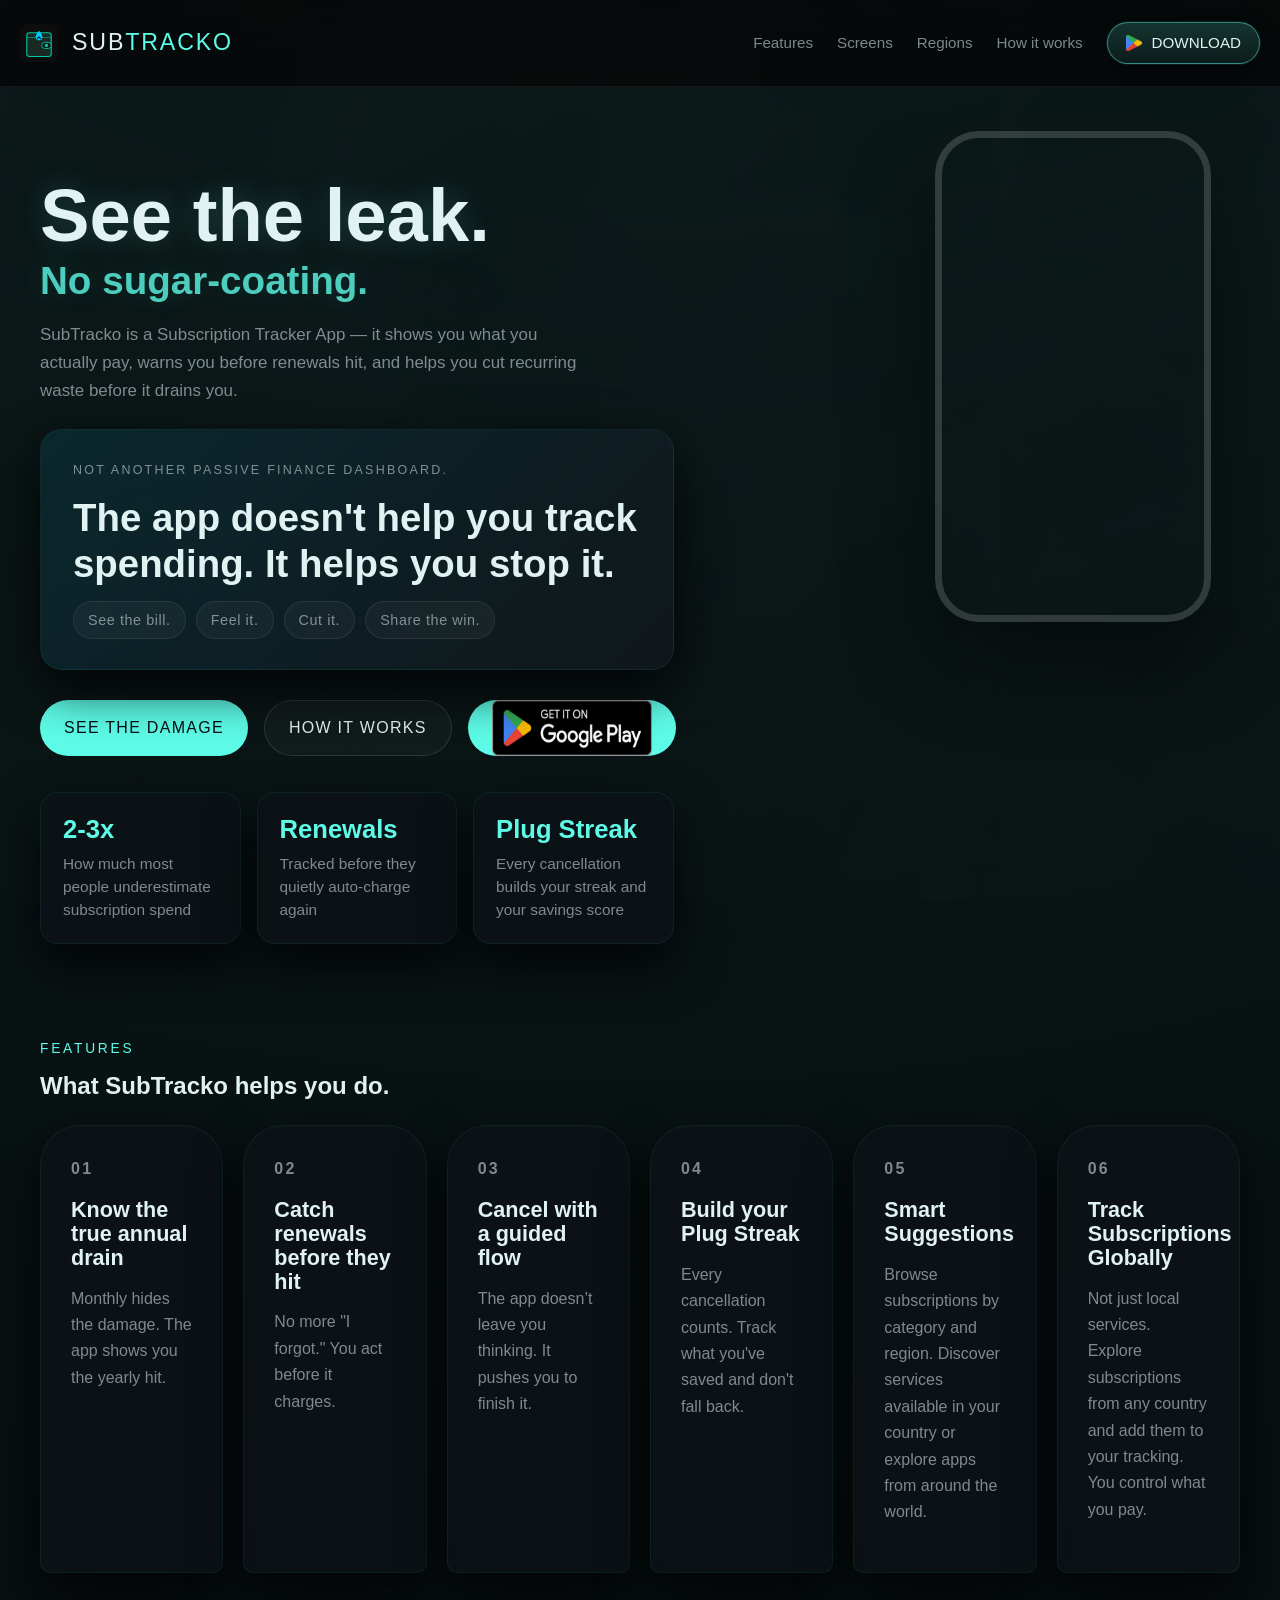
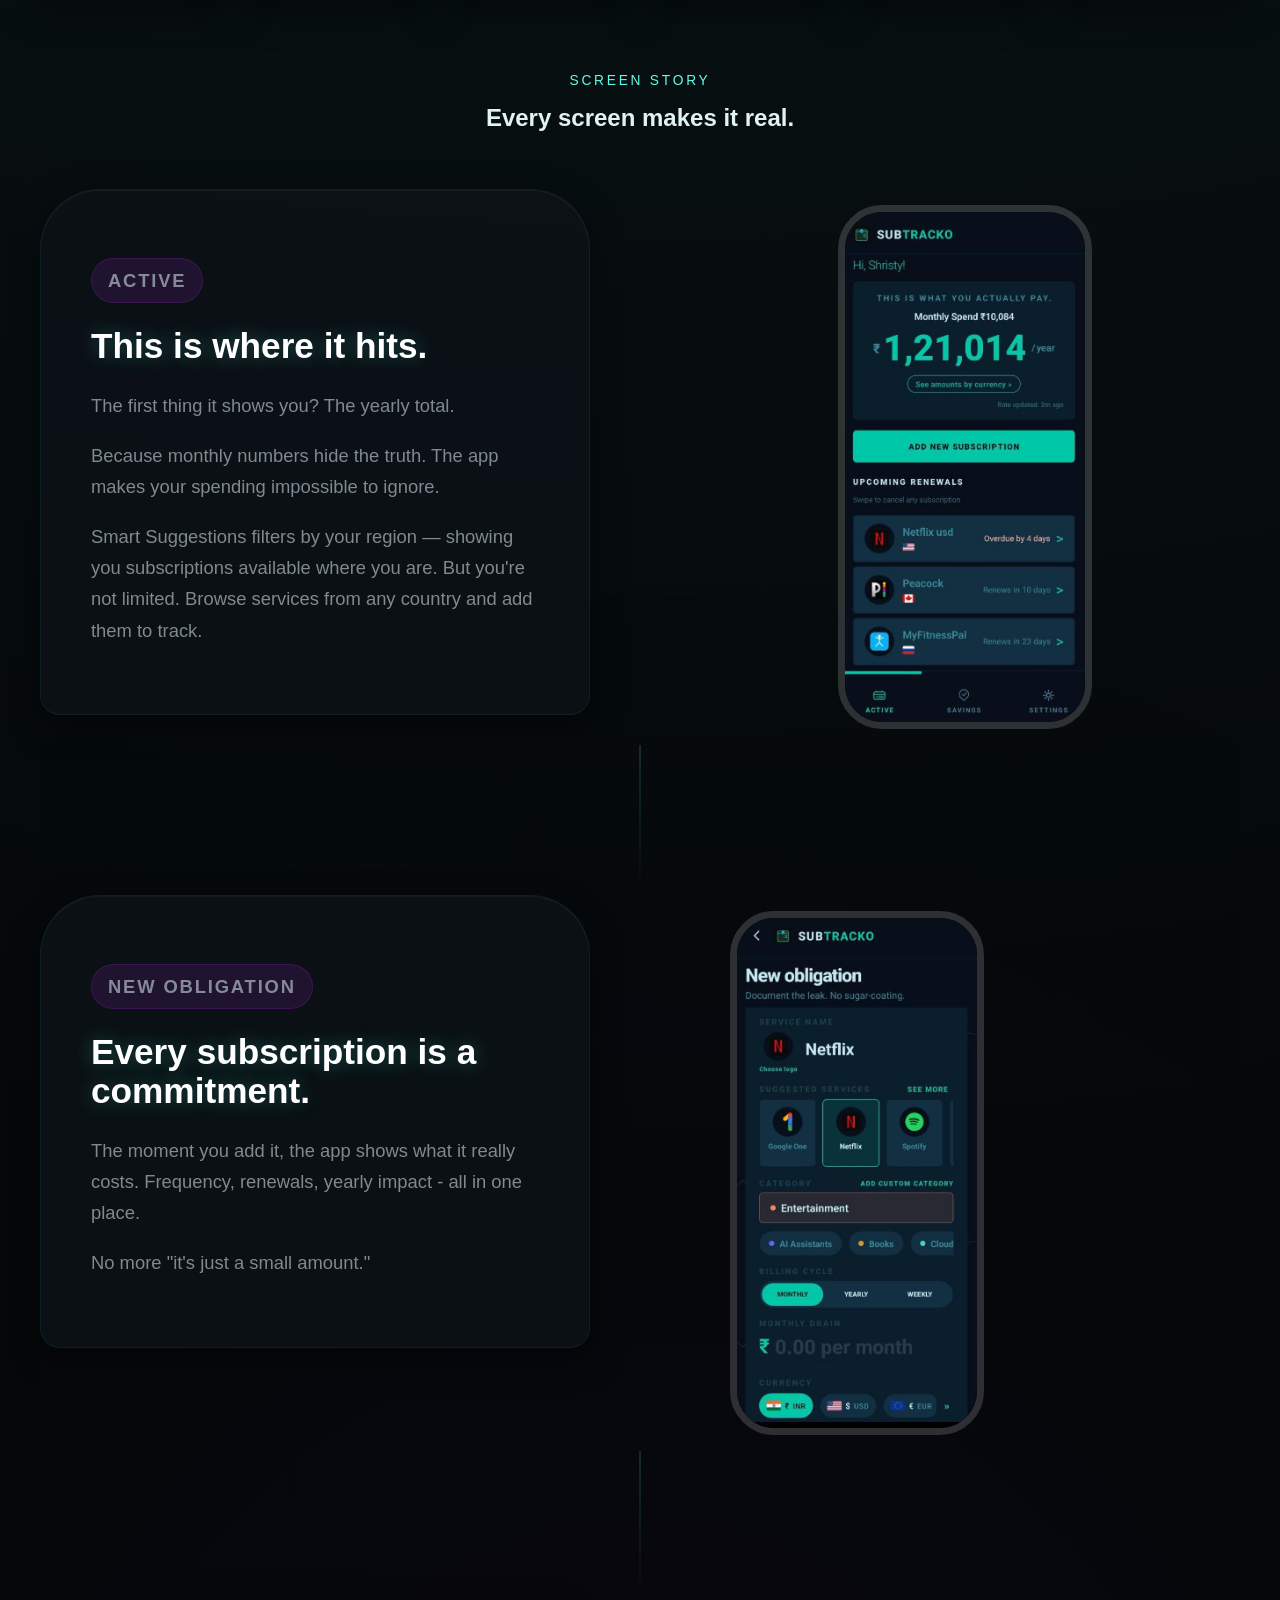
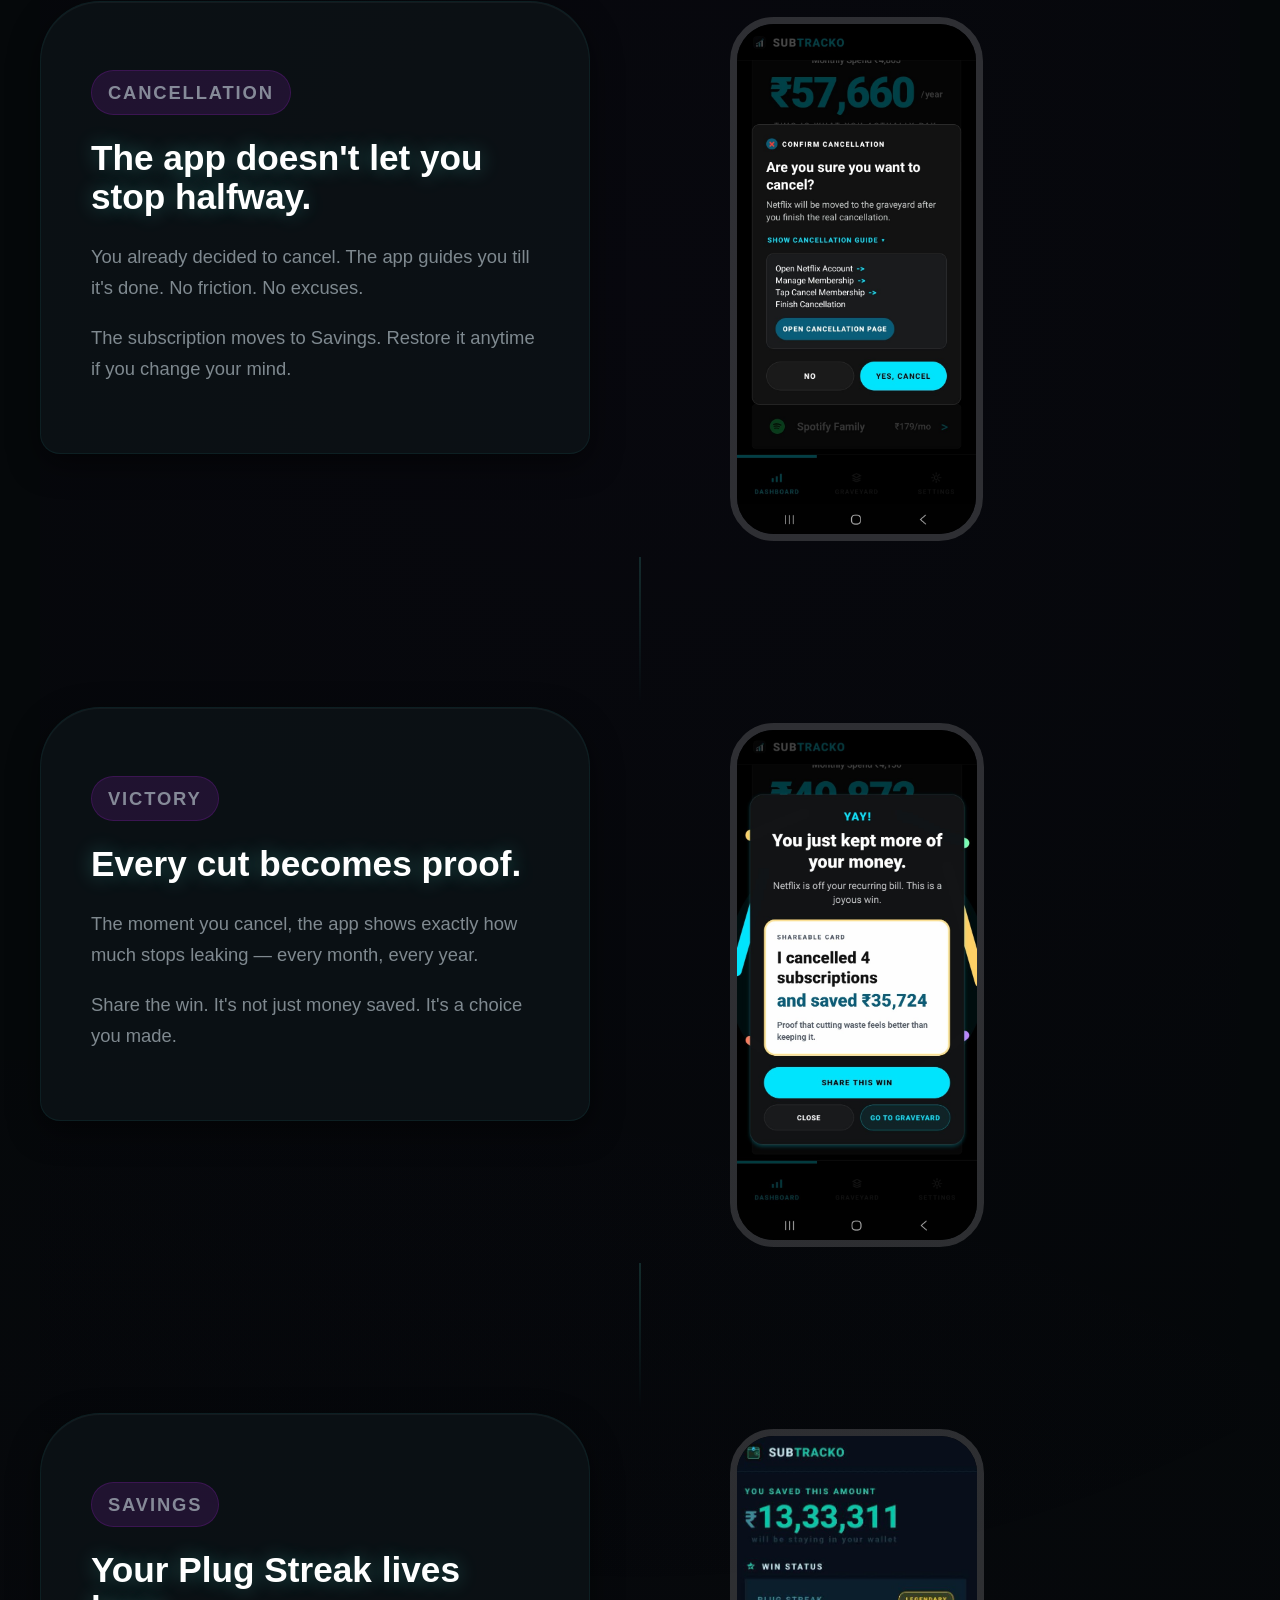
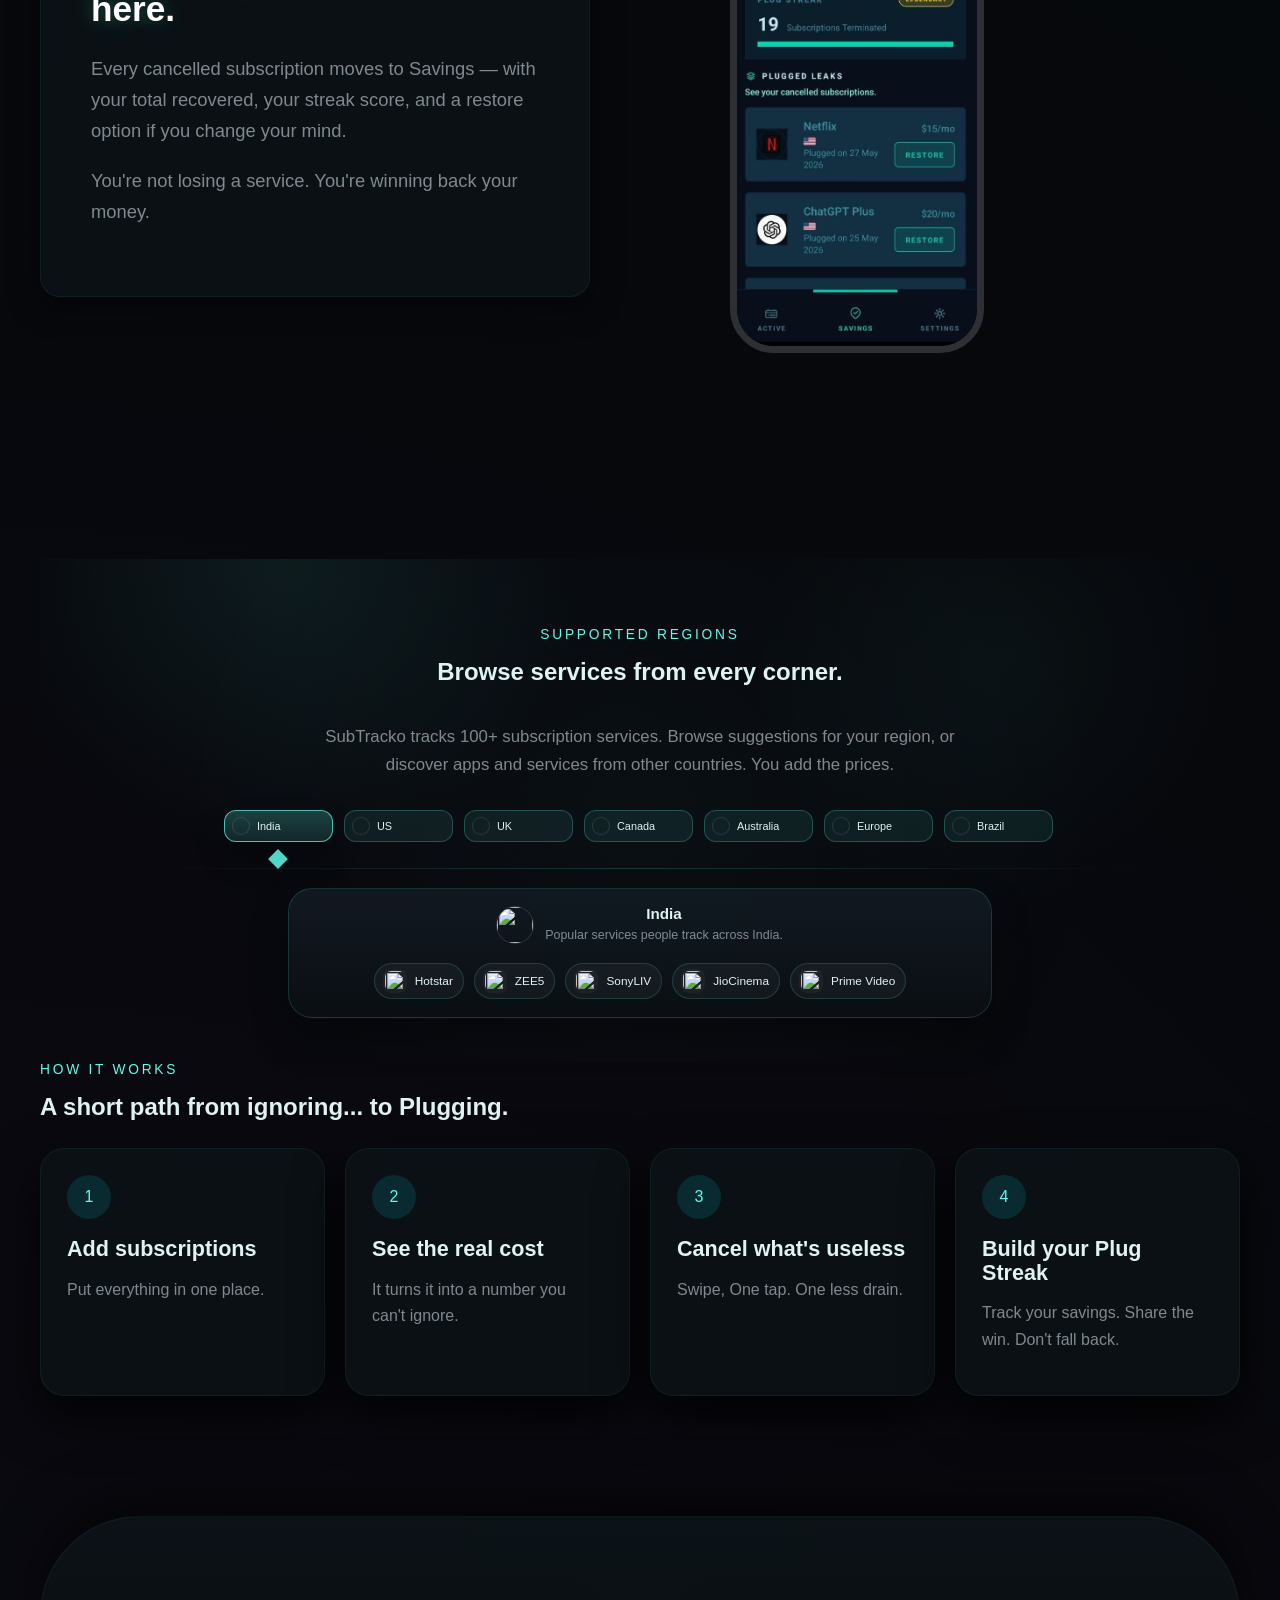
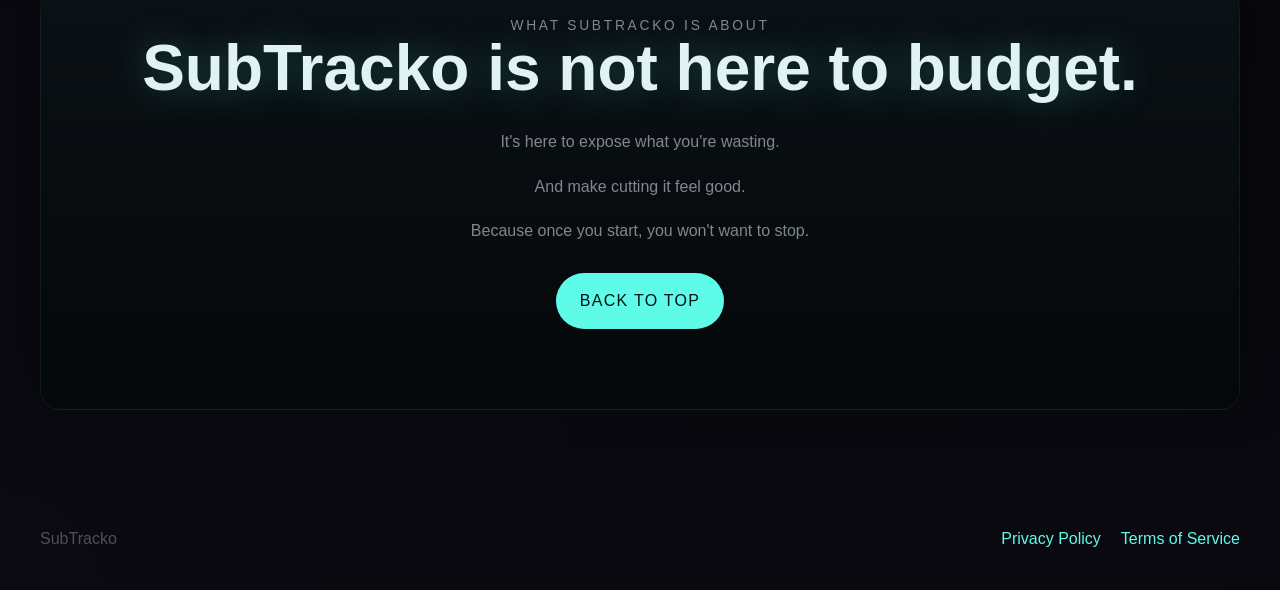
==== commit 18acc1cf: "Adjust region pointer spacing" ====
--- a/index.html
+++ b/index.html
@@ -327,6 +327,7 @@
                 <span>Brazil</span>
               </button>
             </div>
+            <div class="region-caret" aria-hidden="true"></div>
             <button class="region-carousel-btn region-carousel-next" type="button" aria-label="Scroll countries right">
               <span aria-hidden="true">›</span>
             </button>
@@ -596,24 +597,16 @@
 
         function positionPanelFor(regionName) {
           var badge = document.querySelector('.region-badge[data-region="' + regionName + '"]');
-          var panel = document.querySelector('.region-panel[data-panel="' + regionName + '"]');
-          if (!badge || !panel || !badgesWrap || !regionGrid) return;
+          var caret = document.querySelector('.region-caret');
+          if (!badge || !caret || !badgesWrap || !regionGrid) return;
 
           var badgeRect = badge.getBoundingClientRect();
-          var panelRect = panel.getBoundingClientRect();
-          var viewportWidth = window.innerWidth;
-          var inset = 24;
-          if (viewportWidth <= 760) {
-            inset = 16;
-          } else if (viewportWidth <= 1180) {
-            inset = 20;
-          }
-
-          var pointerX = Math.round(badgeRect.left + badgeRect.width / 2 - panelRect.left);
-          var minX = inset;
-          var maxX = Math.max(minX, Math.round(panelRect.width - inset));
+          var wrapRect = badgesWrap.getBoundingClientRect();
+          var pointerX = Math.round(badgeRect.left + badgeRect.width / 2 - wrapRect.left);
+          var minX = 20;
+          var maxX = Math.max(minX, Math.round(wrapRect.width - 20));
           pointerX = Math.max(minX, Math.min(maxX, pointerX));
-          panel.style.setProperty('--region-pointer-x', pointerX + 'px');
+          caret.style.left = pointerX + 'px';
         }
 
         function setActive(regionName) {
--- a/styles.css
+++ b/styles.css
@@ -1323,6 +1323,21 @@
   margin-bottom: 22px;
 }
 
+.region-caret {
+  position: absolute;
+  left: 50%;
+  bottom: -24px;
+  width: 14px;
+  height: 14px;
+  transform: translateX(-50%) rotate(45deg);
+  background: var(--accent);
+  opacity: 0.85;
+  box-shadow: 0 10px 18px rgba(0, 0, 0, 0.28);
+  transition: left 0.22s ease;
+  pointer-events: none;
+  z-index: 2;
+}
+
 .region-panels-wrap {
   position: relative;
   width: 100%;
@@ -1430,8 +1445,8 @@
 
 .region-panel {
   position: relative;
-  width: min(52rem, 100%);
-  max-width: 52rem;
+  width: min(44rem, 100%);
+  max-width: 44rem;
   padding: 16px 16px 18px;
   margin: 0 auto;
   background:
@@ -1442,20 +1457,6 @@
   box-shadow: 0 18px 36px rgba(0, 0, 0, 0.34);
 }
 
-.region-panel.is-open::before {
-  content: "";
-  position: absolute;
-  top: -18px;
-  left: var(--region-pointer-x, 50%);
-  width: 12px;
-  height: 12px;
-  background: var(--accent);
-  opacity: 0.85;
-  transform: translateX(-50%) rotate(45deg);
-  transition: left 0.22s ease;
-  z-index: 1;
-}
-
 .region-panel-header {
   display: flex;
   align-items: center;
@@ -1493,7 +1494,7 @@
   gap: 10px;
   align-items: stretch;
   padding: 2px 2px 0;
-  max-width: 44rem;
+  max-width: 36rem;
   margin: 0 auto;
   -webkit-overflow-scrolling: touch;
 }
@@ -1625,7 +1626,10 @@
     border-radius: 20px;
   }
 
-  .region-panel.is-open::before {
+  .region-caret {
+    bottom: -20px;
+    width: 12px;
+    height: 12px;
     transition: none;
   }
 
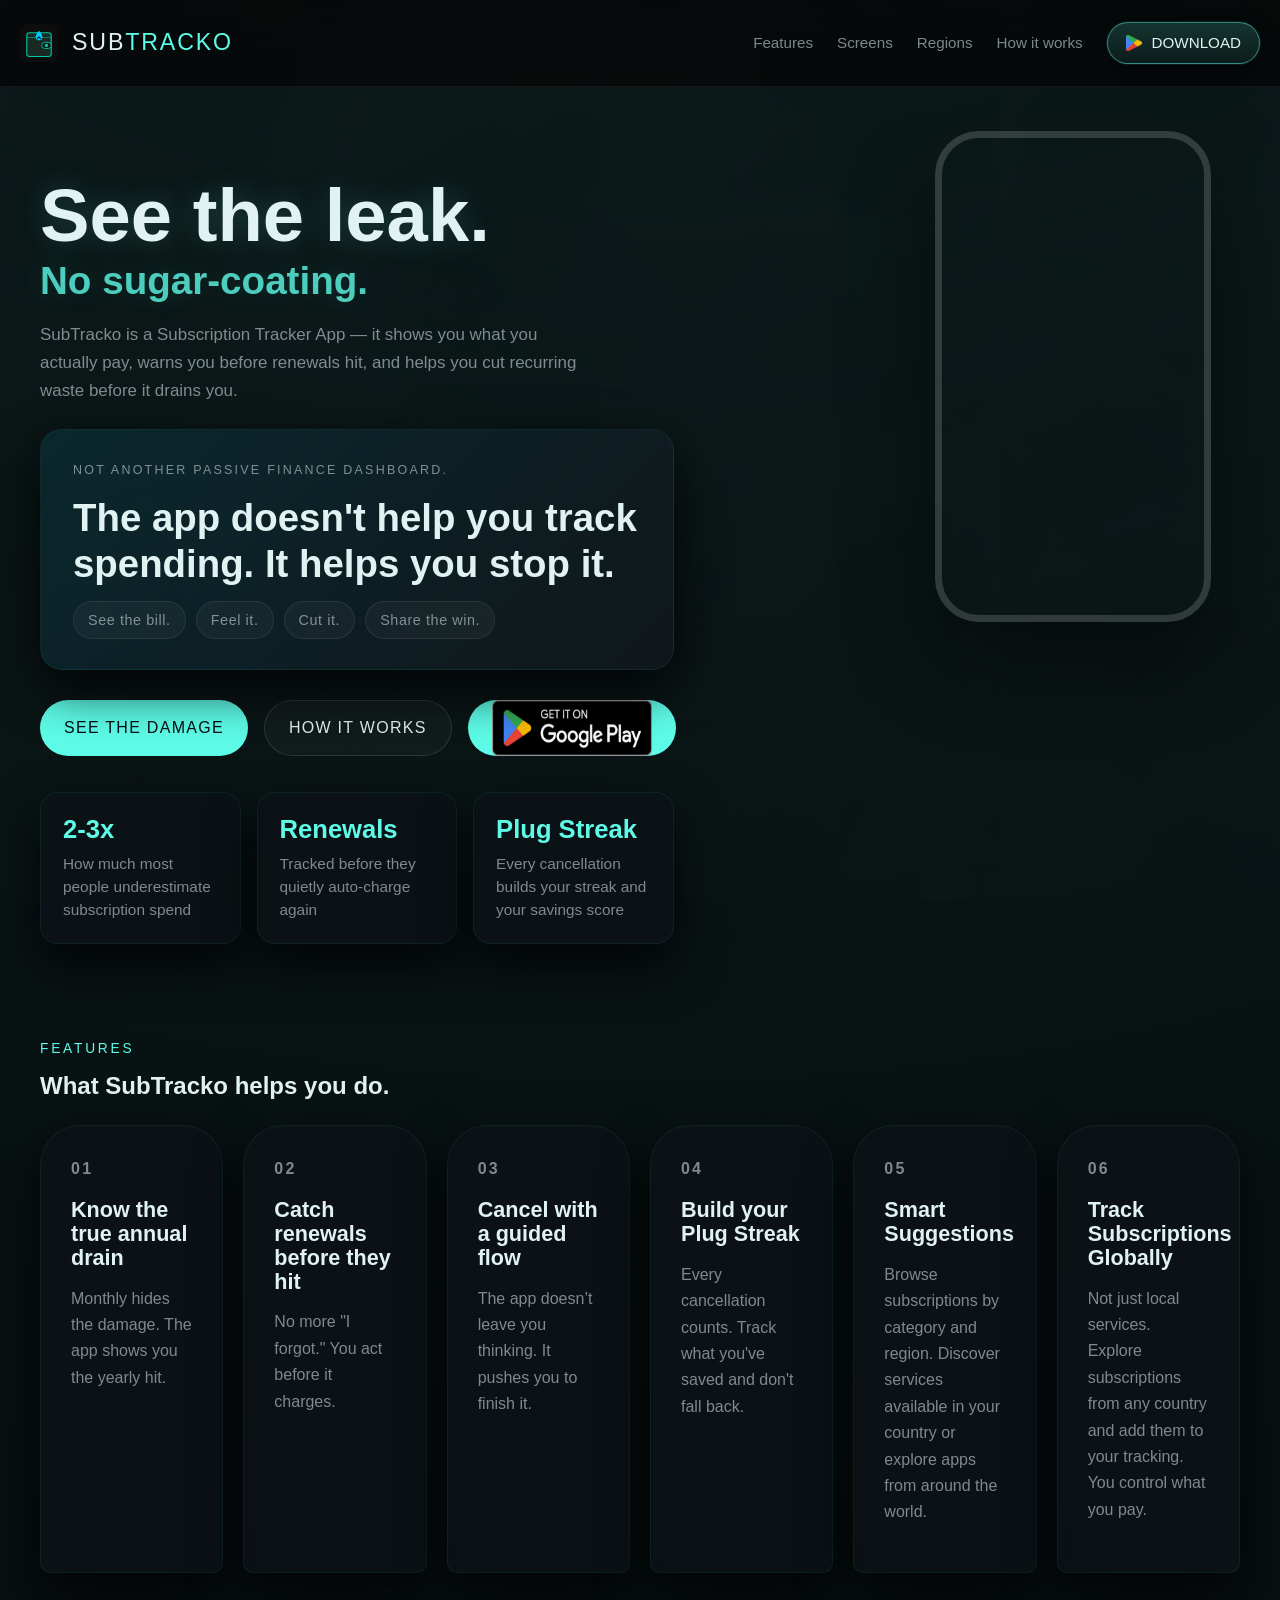
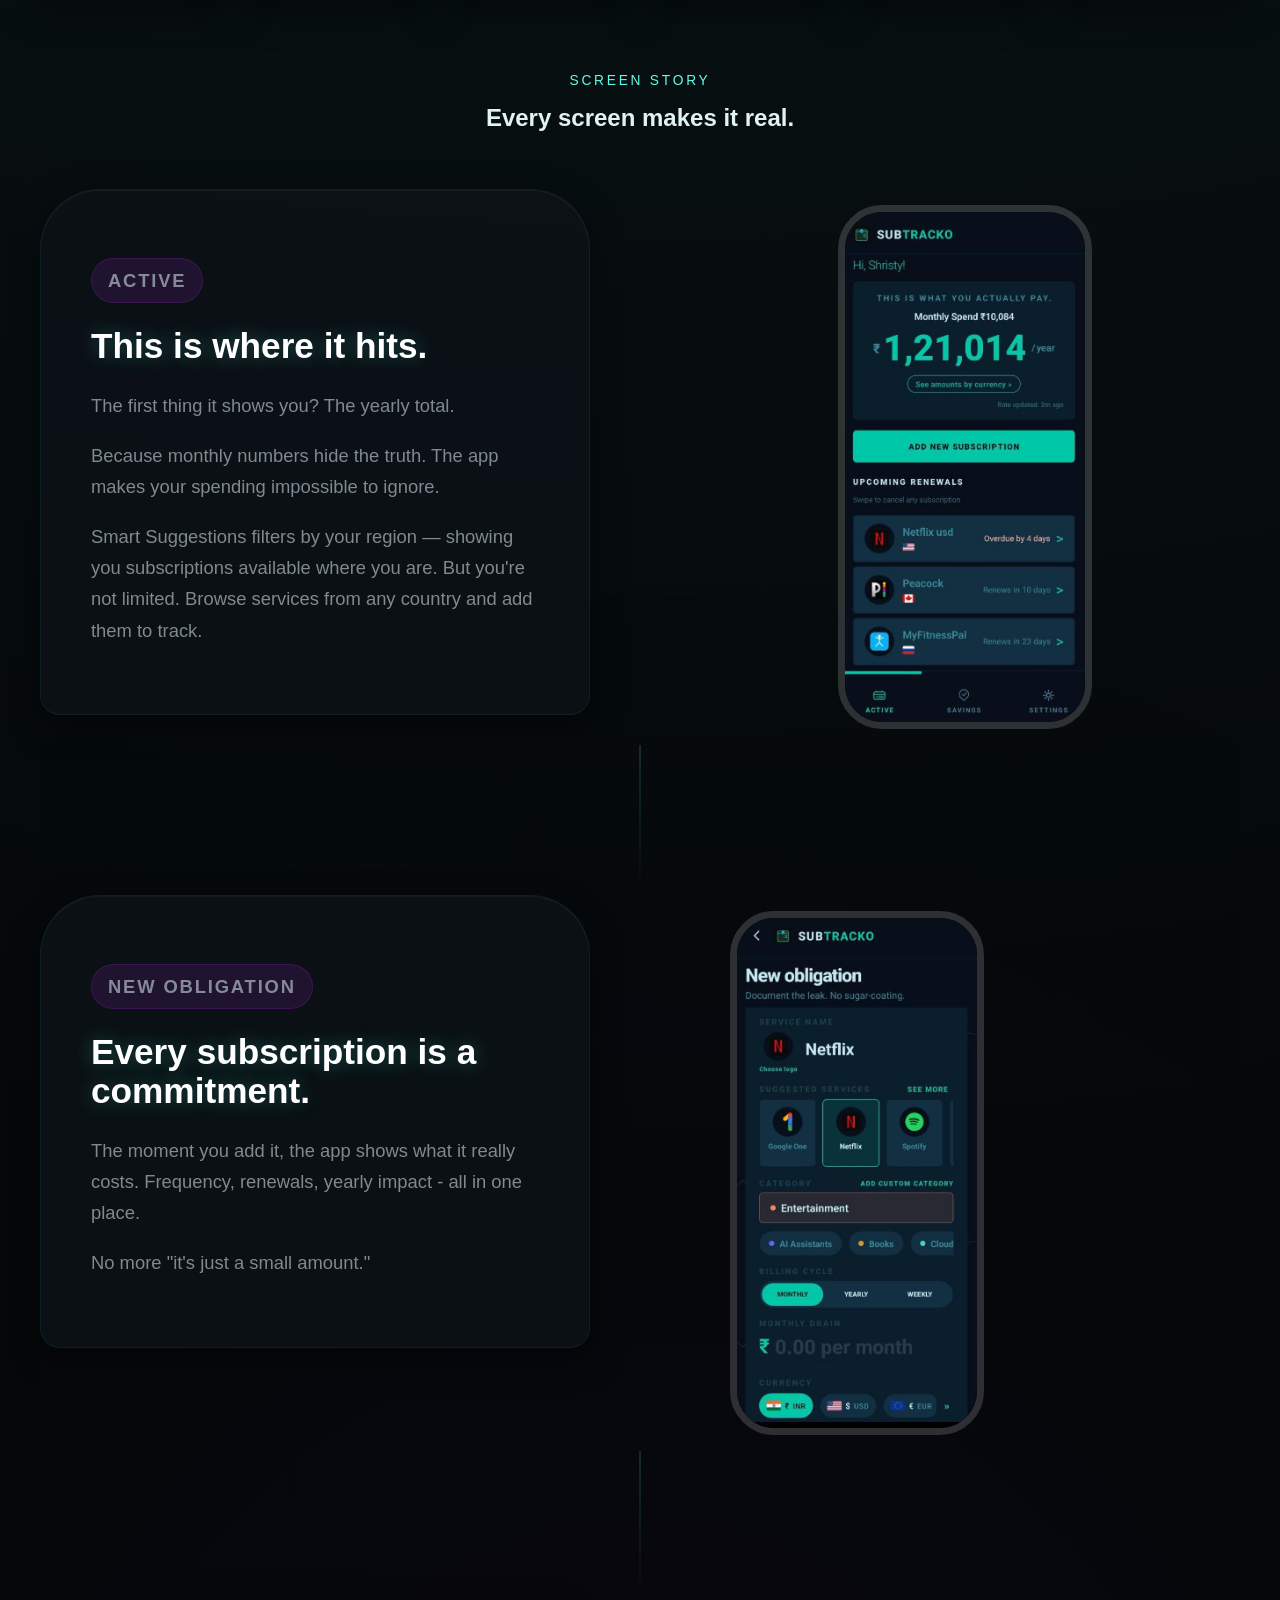
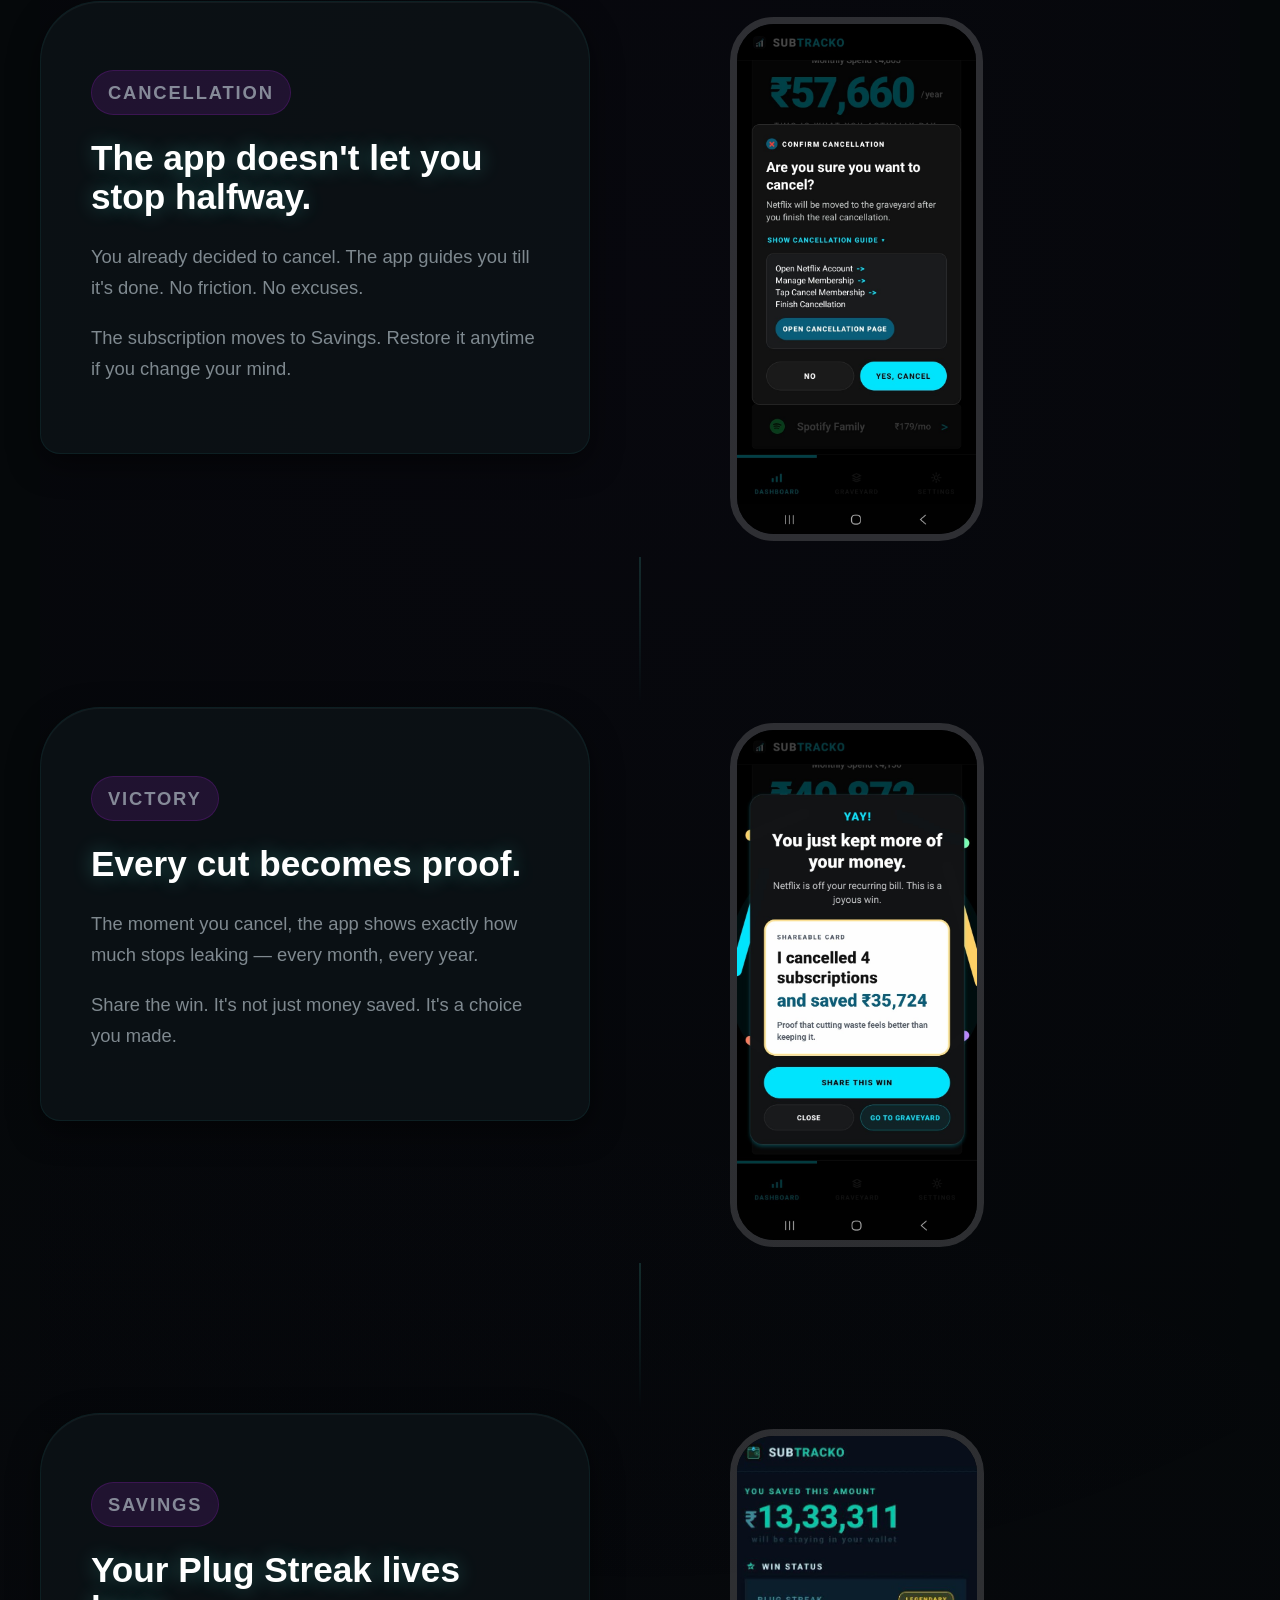
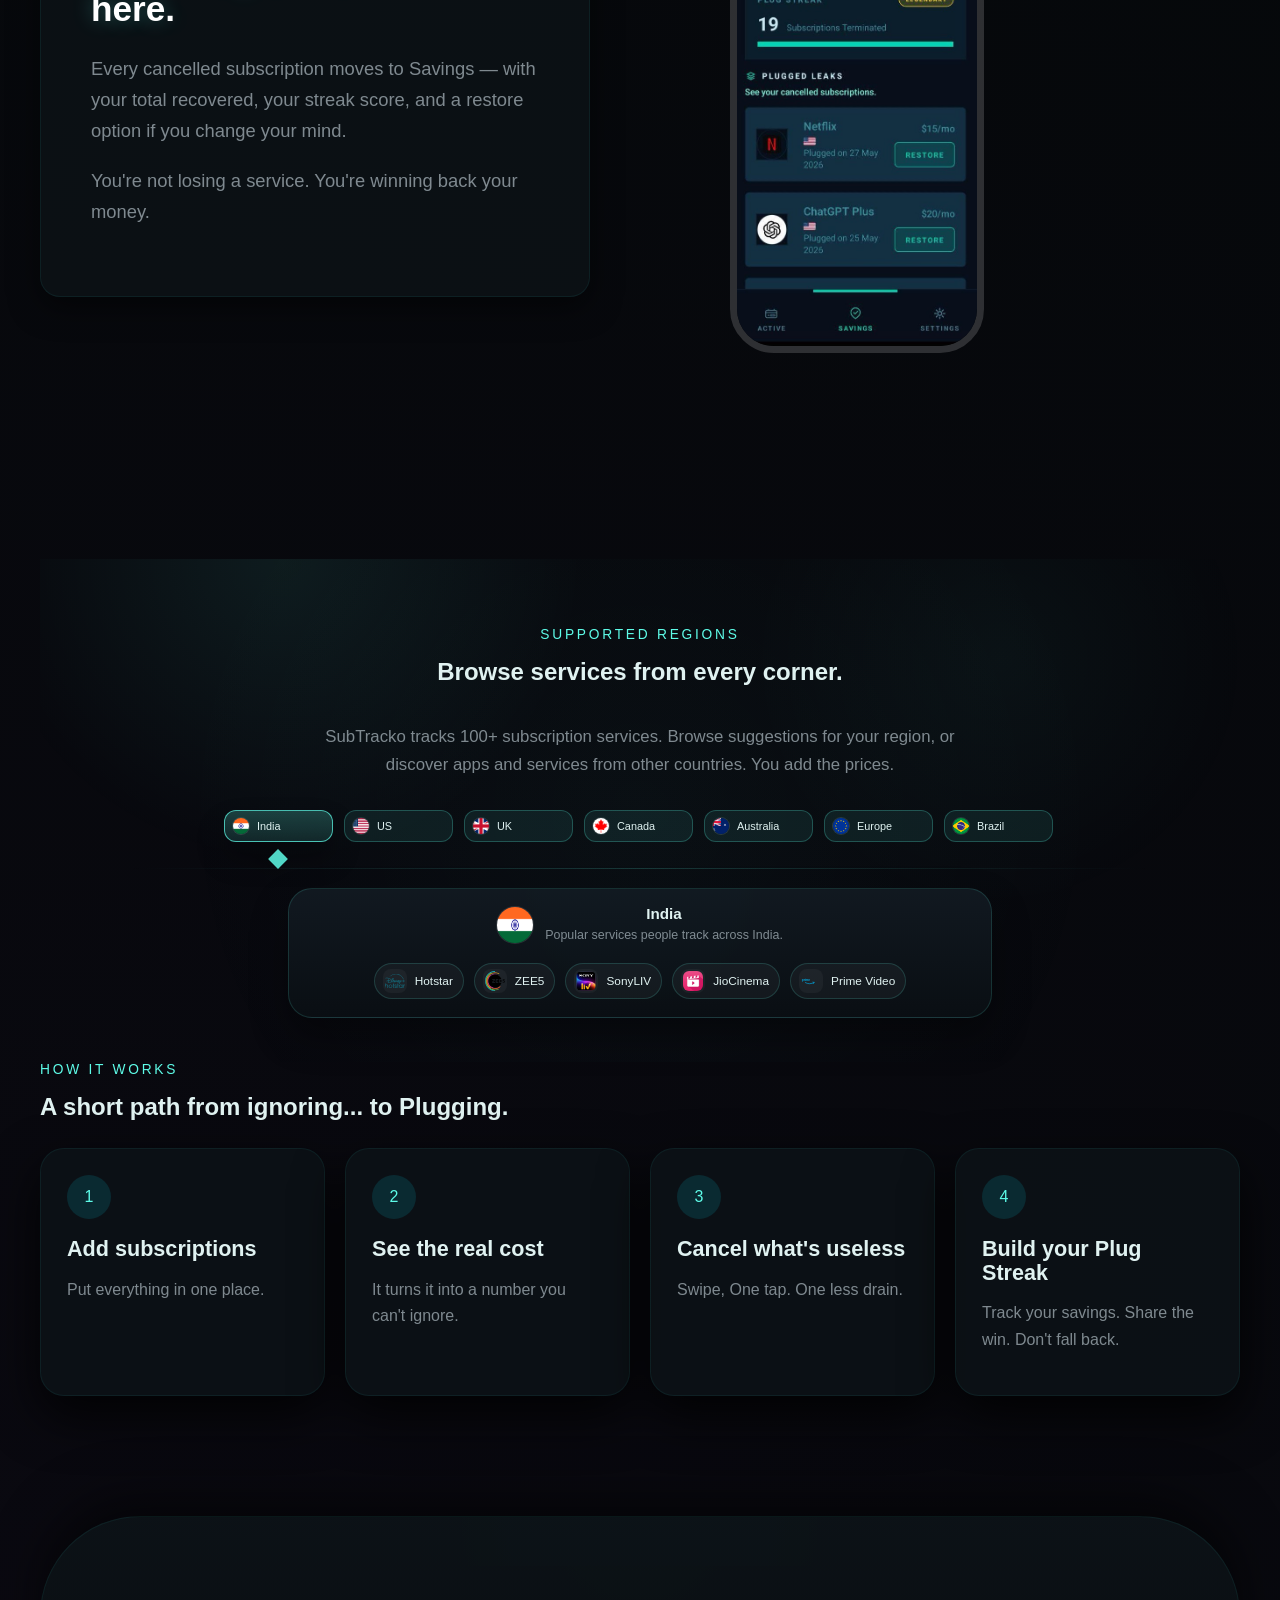
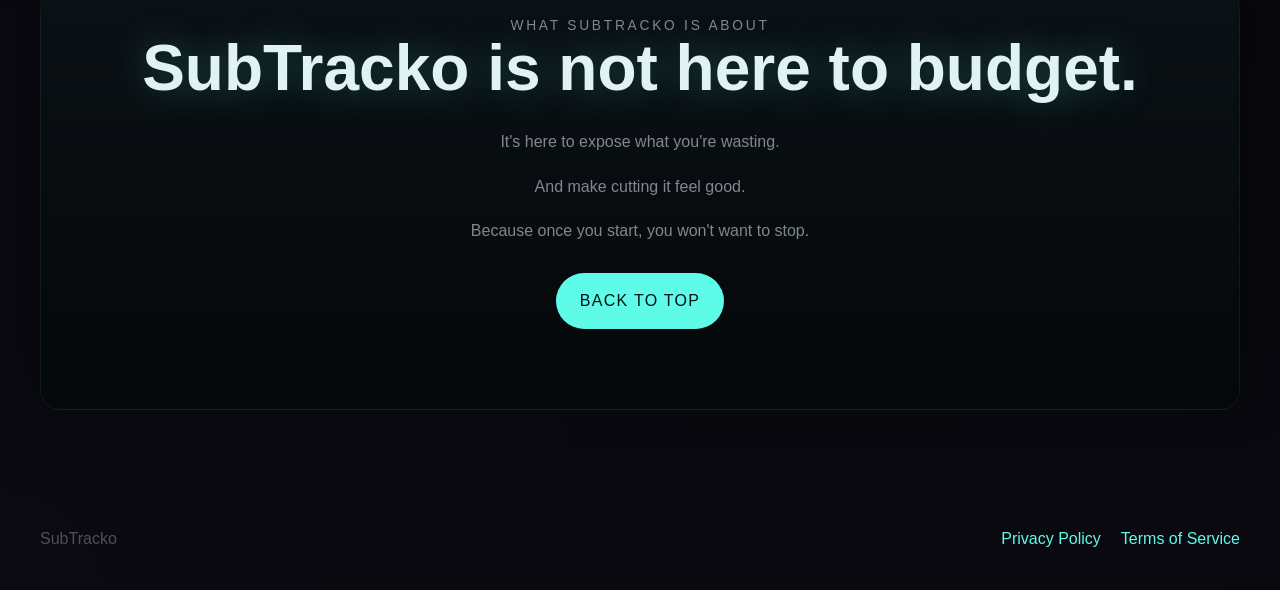
==== commit 7331d35c: "Copy region assets into website" ====
--- a/index.html
+++ b/index.html
@@ -299,31 +299,31 @@
             </button>
             <div class="region-grid" aria-label="Country badges">
               <button class="region-badge is-active" type="button" data-region="india" aria-expanded="true" aria-controls="region-india">
-                <img src="./OurRealityCheckApp/assets/flags/INR.png" alt="" aria-hidden="true" />
+                <img src="./assets/flags/INR.png" alt="" aria-hidden="true" />
                 <span>India</span>
               </button>
               <button class="region-badge" type="button" data-region="us" aria-expanded="false" aria-controls="region-us">
-                <img src="./OurRealityCheckApp/assets/flags/USD.png" alt="" aria-hidden="true" />
+                <img src="./assets/flags/USD.png" alt="" aria-hidden="true" />
                 <span>US</span>
               </button>
               <button class="region-badge" type="button" data-region="uk" aria-expanded="false" aria-controls="region-uk">
-                <img src="./OurRealityCheckApp/assets/flags/GBP.png" alt="" aria-hidden="true" />
+                <img src="./assets/flags/GBP.png" alt="" aria-hidden="true" />
                 <span>UK</span>
               </button>
               <button class="region-badge" type="button" data-region="canada" aria-expanded="false" aria-controls="region-canada">
-                <img src="./OurRealityCheckApp/assets/flags/CAD.png" alt="" aria-hidden="true" />
+                <img src="./assets/flags/CAD.png" alt="" aria-hidden="true" />
                 <span>Canada</span>
               </button>
               <button class="region-badge" type="button" data-region="australia" aria-expanded="false" aria-controls="region-australia">
-                <img src="./OurRealityCheckApp/assets/flags/AUD.png" alt="" aria-hidden="true" />
+                <img src="./assets/flags/AUD.png" alt="" aria-hidden="true" />
                 <span>Australia</span>
               </button>
               <button class="region-badge" type="button" data-region="europe" aria-expanded="false" aria-controls="region-europe">
-                <img src="./OurRealityCheckApp/assets/flags/EUR.png" alt="" aria-hidden="true" />
+                <img src="./assets/flags/EUR.png" alt="" aria-hidden="true" />
                 <span>Europe</span>
               </button>
               <button class="region-badge" type="button" data-region="brazil" aria-expanded="false" aria-controls="region-brazil">
-                <img src="./OurRealityCheckApp/assets/flags/BRL.png" alt="" aria-hidden="true" />
+                <img src="./assets/flags/BRL.png" alt="" aria-hidden="true" />
                 <span>Brazil</span>
               </button>
             </div>
@@ -337,120 +337,120 @@
             <div class="region-panels" aria-live="polite">
               <div class="region-panel is-open" id="region-india" data-panel="india">
                 <div class="region-panel-header">
-                  <img src="./OurRealityCheckApp/assets/flags/INR.png" alt="" aria-hidden="true" />
+                  <img src="./assets/flags/INR.png" alt="" aria-hidden="true" />
                   <div>
                     <h3>India</h3>
                     <p>Popular services people track across India.</p>
                   </div>
                 </div>
                 <div class="region-services">
-                  <span class="service-pill"><img class="service-logo" src="./OurRealityCheckApp/assets/streaminglogos/hotstar.svg" alt="" aria-hidden="true" /><span>Hotstar</span></span>
-                  <span class="service-pill"><img class="service-logo" src="./OurRealityCheckApp/assets/streaminglogos/zee5.svg" alt="" aria-hidden="true" /><span>ZEE5</span></span>
-                  <span class="service-pill"><img class="service-logo" src="./OurRealityCheckApp/assets/streaminglogos/sonyliv.png" alt="" aria-hidden="true" /><span>SonyLIV</span></span>
-                  <span class="service-pill"><img class="service-logo" src="./OurRealityCheckApp/assets/streaminglogos/jiocinema.png" alt="" aria-hidden="true" /><span>JioCinema</span></span>
-                  <span class="service-pill"><img class="service-logo" src="./OurRealityCheckApp/assets/streaminglogos/prime.svg" alt="" aria-hidden="true" /><span>Prime Video</span></span>
+                  <span class="service-pill"><img class="service-logo" src="./assets/streaminglogos/hotstar.svg" alt="" aria-hidden="true" /><span>Hotstar</span></span>
+                  <span class="service-pill"><img class="service-logo" src="./assets/streaminglogos/zee5.svg" alt="" aria-hidden="true" /><span>ZEE5</span></span>
+                  <span class="service-pill"><img class="service-logo" src="./assets/streaminglogos/sonyliv.png" alt="" aria-hidden="true" /><span>SonyLIV</span></span>
+                  <span class="service-pill"><img class="service-logo" src="./assets/streaminglogos/jiocinema.png" alt="" aria-hidden="true" /><span>JioCinema</span></span>
+                  <span class="service-pill"><img class="service-logo" src="./assets/streaminglogos/prime.svg" alt="" aria-hidden="true" /><span>Prime Video</span></span>
                 </div>
               </div>
 
               <div class="region-panel" id="region-us" data-panel="us" hidden>
                 <div class="region-panel-header">
-                  <img src="./OurRealityCheckApp/assets/flags/USD.png" alt="" aria-hidden="true" />
+                  <img src="./assets/flags/USD.png" alt="" aria-hidden="true" />
                   <div>
                     <h3>US</h3>
                     <p>High-demand streaming and productivity subscriptions in the US.</p>
                   </div>
                 </div>
                 <div class="region-services">
-                  <span class="service-pill"><img class="service-logo" src="./OurRealityCheckApp/assets/streaminglogos/netflix.svg" alt="" aria-hidden="true" /><span>Netflix</span></span>
-                  <span class="service-pill"><img class="service-logo" src="./OurRealityCheckApp/assets/streaminglogos/hulu.svg" alt="" aria-hidden="true" /><span>Hulu</span></span>
-                  <span class="service-pill"><img class="service-logo" src="./OurRealityCheckApp/assets/streaminglogos/max.svg" alt="" aria-hidden="true" /><span>Max</span></span>
-                  <span class="service-pill"><img class="service-logo" src="./OurRealityCheckApp/assets/streaminglogos/peacock.svg" alt="" aria-hidden="true" /><span>Peacock</span></span>
-                  <span class="service-pill"><img class="service-logo" src="./OurRealityCheckApp/assets/streaminglogos/paramount.svg" alt="" aria-hidden="true" /><span>Paramount+</span></span>
+                  <span class="service-pill"><img class="service-logo" src="./assets/streaminglogos/netflix.svg" alt="" aria-hidden="true" /><span>Netflix</span></span>
+                  <span class="service-pill"><img class="service-logo" src="./assets/streaminglogos/hulu.svg" alt="" aria-hidden="true" /><span>Hulu</span></span>
+                  <span class="service-pill"><img class="service-logo" src="./assets/streaminglogos/max.svg" alt="" aria-hidden="true" /><span>Max</span></span>
+                  <span class="service-pill"><img class="service-logo" src="./assets/streaminglogos/peacock.svg" alt="" aria-hidden="true" /><span>Peacock</span></span>
+                  <span class="service-pill"><img class="service-logo" src="./assets/streaminglogos/paramount.svg" alt="" aria-hidden="true" /><span>Paramount+</span></span>
                 </div>
               </div>
 
               <div class="region-panel" id="region-uk" data-panel="uk" hidden>
                 <div class="region-panel-header">
-                  <img src="./OurRealityCheckApp/assets/flags/GBP.png" alt="" aria-hidden="true" />
+                  <img src="./assets/flags/GBP.png" alt="" aria-hidden="true" />
                   <div>
                     <h3>UK</h3>
                     <p>Popular UK services for entertainment and catch-up TV.</p>
                   </div>
                 </div>
                 <div class="region-services">
-                  <span class="service-pill"><img class="service-logo" src="./OurRealityCheckApp/assets/streaminglogos/netflix.svg" alt="" aria-hidden="true" /><span>Netflix</span></span>
-                  <span class="service-pill"><img class="service-logo" src="./OurRealityCheckApp/assets/streaminglogos/prime.svg" alt="" aria-hidden="true" /><span>Prime Video</span></span>
-                  <span class="service-pill"><img class="service-logo" src="./OurRealityCheckApp/assets/streaminglogos/mubi.svg" alt="" aria-hidden="true" /><span>MUBI</span></span>
-                  <span class="service-pill"><img class="service-logo" src="./OurRealityCheckApp/assets/streaminglogos/spotify.svg" alt="" aria-hidden="true" /><span>Spotify</span></span>
-                  <span class="service-pill"><img class="service-logo" src="./OurRealityCheckApp/assets/streaminglogos/youtubepremium.svg" alt="" aria-hidden="true" /><span>YouTube Premium</span></span>
+                  <span class="service-pill"><img class="service-logo" src="./assets/streaminglogos/netflix.svg" alt="" aria-hidden="true" /><span>Netflix</span></span>
+                  <span class="service-pill"><img class="service-logo" src="./assets/streaminglogos/prime.svg" alt="" aria-hidden="true" /><span>Prime Video</span></span>
+                  <span class="service-pill"><img class="service-logo" src="./assets/streaminglogos/mubi.svg" alt="" aria-hidden="true" /><span>MUBI</span></span>
+                  <span class="service-pill"><img class="service-logo" src="./assets/streaminglogos/spotify.svg" alt="" aria-hidden="true" /><span>Spotify</span></span>
+                  <span class="service-pill"><img class="service-logo" src="./assets/streaminglogos/youtubepremium.svg" alt="" aria-hidden="true" /><span>YouTube Premium</span></span>
                 </div>
               </div>
 
               <div class="region-panel" id="region-canada" data-panel="canada" hidden>
                 <div class="region-panel-header">
-                  <img src="./OurRealityCheckApp/assets/flags/CAD.png" alt="" aria-hidden="true" />
+                  <img src="./assets/flags/CAD.png" alt="" aria-hidden="true" />
                   <div>
                     <h3>Canada</h3>
                     <p>Common Canadian streaming and live TV picks.</p>
                   </div>
                 </div>
                 <div class="region-services">
-                  <span class="service-pill"><img class="service-logo" src="./OurRealityCheckApp/assets/streaminglogos/crave.svg" alt="" aria-hidden="true" /><span>Crave</span></span>
-                  <span class="service-pill"><img class="service-logo" src="./OurRealityCheckApp/assets/streaminglogos/cbcgem.svg" alt="" aria-hidden="true" /><span>CBC Gem</span></span>
-                  <span class="service-pill"><img class="service-logo" src="./OurRealityCheckApp/assets/streaminglogos/netflix.svg" alt="" aria-hidden="true" /><span>Netflix</span></span>
-                  <span class="service-pill"><img class="service-logo" src="./OurRealityCheckApp/assets/streaminglogos/prime.svg" alt="" aria-hidden="true" /><span>Prime Video</span></span>
-                  <span class="service-pill"><img class="service-logo" src="./OurRealityCheckApp/assets/streaminglogos/paramount.svg" alt="" aria-hidden="true" /><span>Paramount+</span></span>
+                  <span class="service-pill"><img class="service-logo" src="./assets/streaminglogos/crave.svg" alt="" aria-hidden="true" /><span>Crave</span></span>
+                  <span class="service-pill"><img class="service-logo" src="./assets/streaminglogos/cbcgem.svg" alt="" aria-hidden="true" /><span>CBC Gem</span></span>
+                  <span class="service-pill"><img class="service-logo" src="./assets/streaminglogos/netflix.svg" alt="" aria-hidden="true" /><span>Netflix</span></span>
+                  <span class="service-pill"><img class="service-logo" src="./assets/streaminglogos/prime.svg" alt="" aria-hidden="true" /><span>Prime Video</span></span>
+                  <span class="service-pill"><img class="service-logo" src="./assets/streaminglogos/paramount.svg" alt="" aria-hidden="true" /><span>Paramount+</span></span>
                 </div>
               </div>
 
               <div class="region-panel" id="region-australia" data-panel="australia" hidden>
                 <div class="region-panel-header">
-                  <img src="./OurRealityCheckApp/assets/flags/AUD.png" alt="" aria-hidden="true" />
+                  <img src="./assets/flags/AUD.png" alt="" aria-hidden="true" />
                   <div>
                     <h3>Australia</h3>
                     <p>Streaming and sports services tracked by Australian users.</p>
                   </div>
                 </div>
                 <div class="region-services">
-                  <span class="service-pill"><img class="service-logo" src="./OurRealityCheckApp/assets/streaminglogos/stan.svg" alt="" aria-hidden="true" /><span>Stan</span></span>
-                  <span class="service-pill"><img class="service-logo" src="./OurRealityCheckApp/assets/streaminglogos/binge.svg" alt="" aria-hidden="true" /><span>BINGE</span></span>
-                  <span class="service-pill"><img class="service-logo" src="./OurRealityCheckApp/assets/streaminglogos/kayosports.svg" alt="" aria-hidden="true" /><span>Kayo Sports</span></span>
-                  <span class="service-pill"><img class="service-logo" src="./OurRealityCheckApp/assets/streaminglogos/netflix.svg" alt="" aria-hidden="true" /><span>Netflix</span></span>
-                  <span class="service-pill"><img class="service-logo" src="./OurRealityCheckApp/assets/streaminglogos/prime.svg" alt="" aria-hidden="true" /><span>Prime Video</span></span>
+                  <span class="service-pill"><img class="service-logo" src="./assets/streaminglogos/stan.svg" alt="" aria-hidden="true" /><span>Stan</span></span>
+                  <span class="service-pill"><img class="service-logo" src="./assets/streaminglogos/binge.svg" alt="" aria-hidden="true" /><span>BINGE</span></span>
+                  <span class="service-pill"><img class="service-logo" src="./assets/streaminglogos/kayosports.svg" alt="" aria-hidden="true" /><span>Kayo Sports</span></span>
+                  <span class="service-pill"><img class="service-logo" src="./assets/streaminglogos/netflix.svg" alt="" aria-hidden="true" /><span>Netflix</span></span>
+                  <span class="service-pill"><img class="service-logo" src="./assets/streaminglogos/prime.svg" alt="" aria-hidden="true" /><span>Prime Video</span></span>
                 </div>
               </div>
 
               <div class="region-panel" id="region-europe" data-panel="europe" hidden>
                 <div class="region-panel-header">
-                  <img src="./OurRealityCheckApp/assets/flags/EUR.png" alt="" aria-hidden="true" />
+                  <img src="./assets/flags/EUR.png" alt="" aria-hidden="true" />
                   <div>
                     <h3>Europe</h3>
                     <p>Cross-border services often tracked across Europe.</p>
                   </div>
                 </div>
                 <div class="region-services">
-                  <span class="service-pill"><img class="service-logo" src="./OurRealityCheckApp/assets/streaminglogos/canalplus.svg" alt="" aria-hidden="true" /><span>Canal+</span></span>
-                  <span class="service-pill"><img class="service-logo" src="./OurRealityCheckApp/assets/streaminglogos/rtlplus.svg" alt="" aria-hidden="true" /><span>RTL+</span></span>
-                  <span class="service-pill"><img class="service-logo" src="./OurRealityCheckApp/assets/streaminglogos/mubi.svg" alt="" aria-hidden="true" /><span>MUBI</span></span>
-                  <span class="service-pill"><img class="service-logo" src="./OurRealityCheckApp/assets/streaminglogos/urbansportsclub.svg" alt="" aria-hidden="true" /><span>Urban Sports Club</span></span>
-                  <span class="service-pill"><img class="service-logo" src="./OurRealityCheckApp/assets/streaminglogos/netflix.svg" alt="" aria-hidden="true" /><span>Netflix</span></span>
+                  <span class="service-pill"><img class="service-logo" src="./assets/streaminglogos/canalplus.svg" alt="" aria-hidden="true" /><span>Canal+</span></span>
+                  <span class="service-pill"><img class="service-logo" src="./assets/streaminglogos/rtlplus.svg" alt="" aria-hidden="true" /><span>RTL+</span></span>
+                  <span class="service-pill"><img class="service-logo" src="./assets/streaminglogos/mubi.svg" alt="" aria-hidden="true" /><span>MUBI</span></span>
+                  <span class="service-pill"><img class="service-logo" src="./assets/streaminglogos/urbansportsclub.svg" alt="" aria-hidden="true" /><span>Urban Sports Club</span></span>
+                  <span class="service-pill"><img class="service-logo" src="./assets/streaminglogos/netflix.svg" alt="" aria-hidden="true" /><span>Netflix</span></span>
                 </div>
               </div>
 
               <div class="region-panel" id="region-brazil" data-panel="brazil" hidden>
                 <div class="region-panel-header">
-                  <img src="./OurRealityCheckApp/assets/flags/BRL.png" alt="" aria-hidden="true" />
+                  <img src="./assets/flags/BRL.png" alt="" aria-hidden="true" />
                   <div>
                     <h3>Brazil</h3>
                     <p>Popular Brazilian subscriptions and entertainment services.</p>
                   </div>
                 </div>
                 <div class="region-services">
-                  <span class="service-pill"><img class="service-logo" src="./OurRealityCheckApp/assets/streaminglogos/spotify.svg" alt="" aria-hidden="true" /><span>Spotify</span></span>
-                  <span class="service-pill"><img class="service-logo" src="./OurRealityCheckApp/assets/streaminglogos/deezer.svg" alt="" aria-hidden="true" /><span>Deezer</span></span>
-                  <span class="service-pill"><img class="service-logo" src="./OurRealityCheckApp/assets/streaminglogos/amazonmusic.svg" alt="" aria-hidden="true" /><span>Amazon Music</span></span>
-                  <span class="service-pill"><img class="service-logo" src="./OurRealityCheckApp/assets/streaminglogos/youtubepremium.svg" alt="" aria-hidden="true" /><span>YouTube Premium</span></span>
-                  <span class="service-pill"><img class="service-logo" src="./OurRealityCheckApp/assets/streaminglogos/mubi.svg" alt="" aria-hidden="true" /><span>MUBI</span></span>
+                  <span class="service-pill"><img class="service-logo" src="./assets/streaminglogos/spotify.svg" alt="" aria-hidden="true" /><span>Spotify</span></span>
+                  <span class="service-pill"><img class="service-logo" src="./assets/streaminglogos/deezer.svg" alt="" aria-hidden="true" /><span>Deezer</span></span>
+                  <span class="service-pill"><img class="service-logo" src="./assets/streaminglogos/amazonmusic.svg" alt="" aria-hidden="true" /><span>Amazon Music</span></span>
+                  <span class="service-pill"><img class="service-logo" src="./assets/streaminglogos/youtubepremium.svg" alt="" aria-hidden="true" /><span>YouTube Premium</span></span>
+                  <span class="service-pill"><img class="service-logo" src="./assets/streaminglogos/mubi.svg" alt="" aria-hidden="true" /><span>MUBI</span></span>
                 </div>
               </div>
             </div>
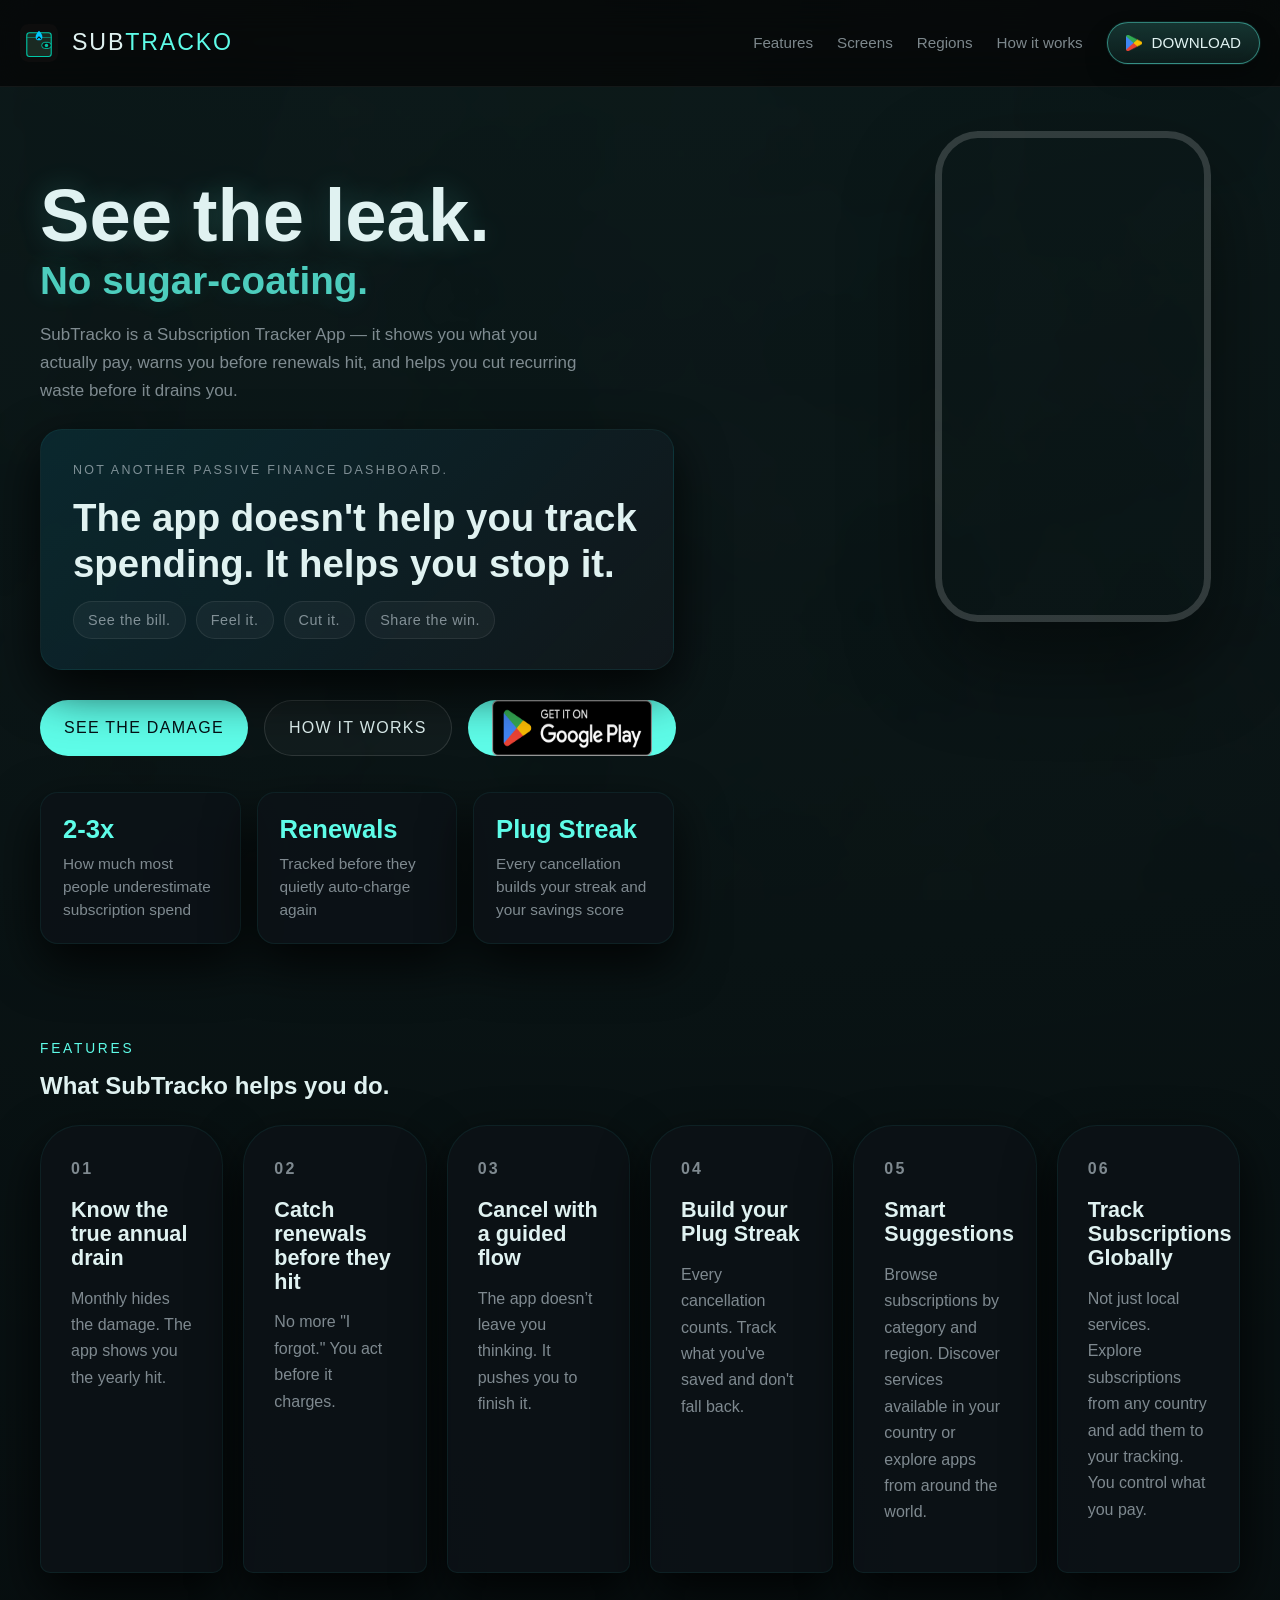
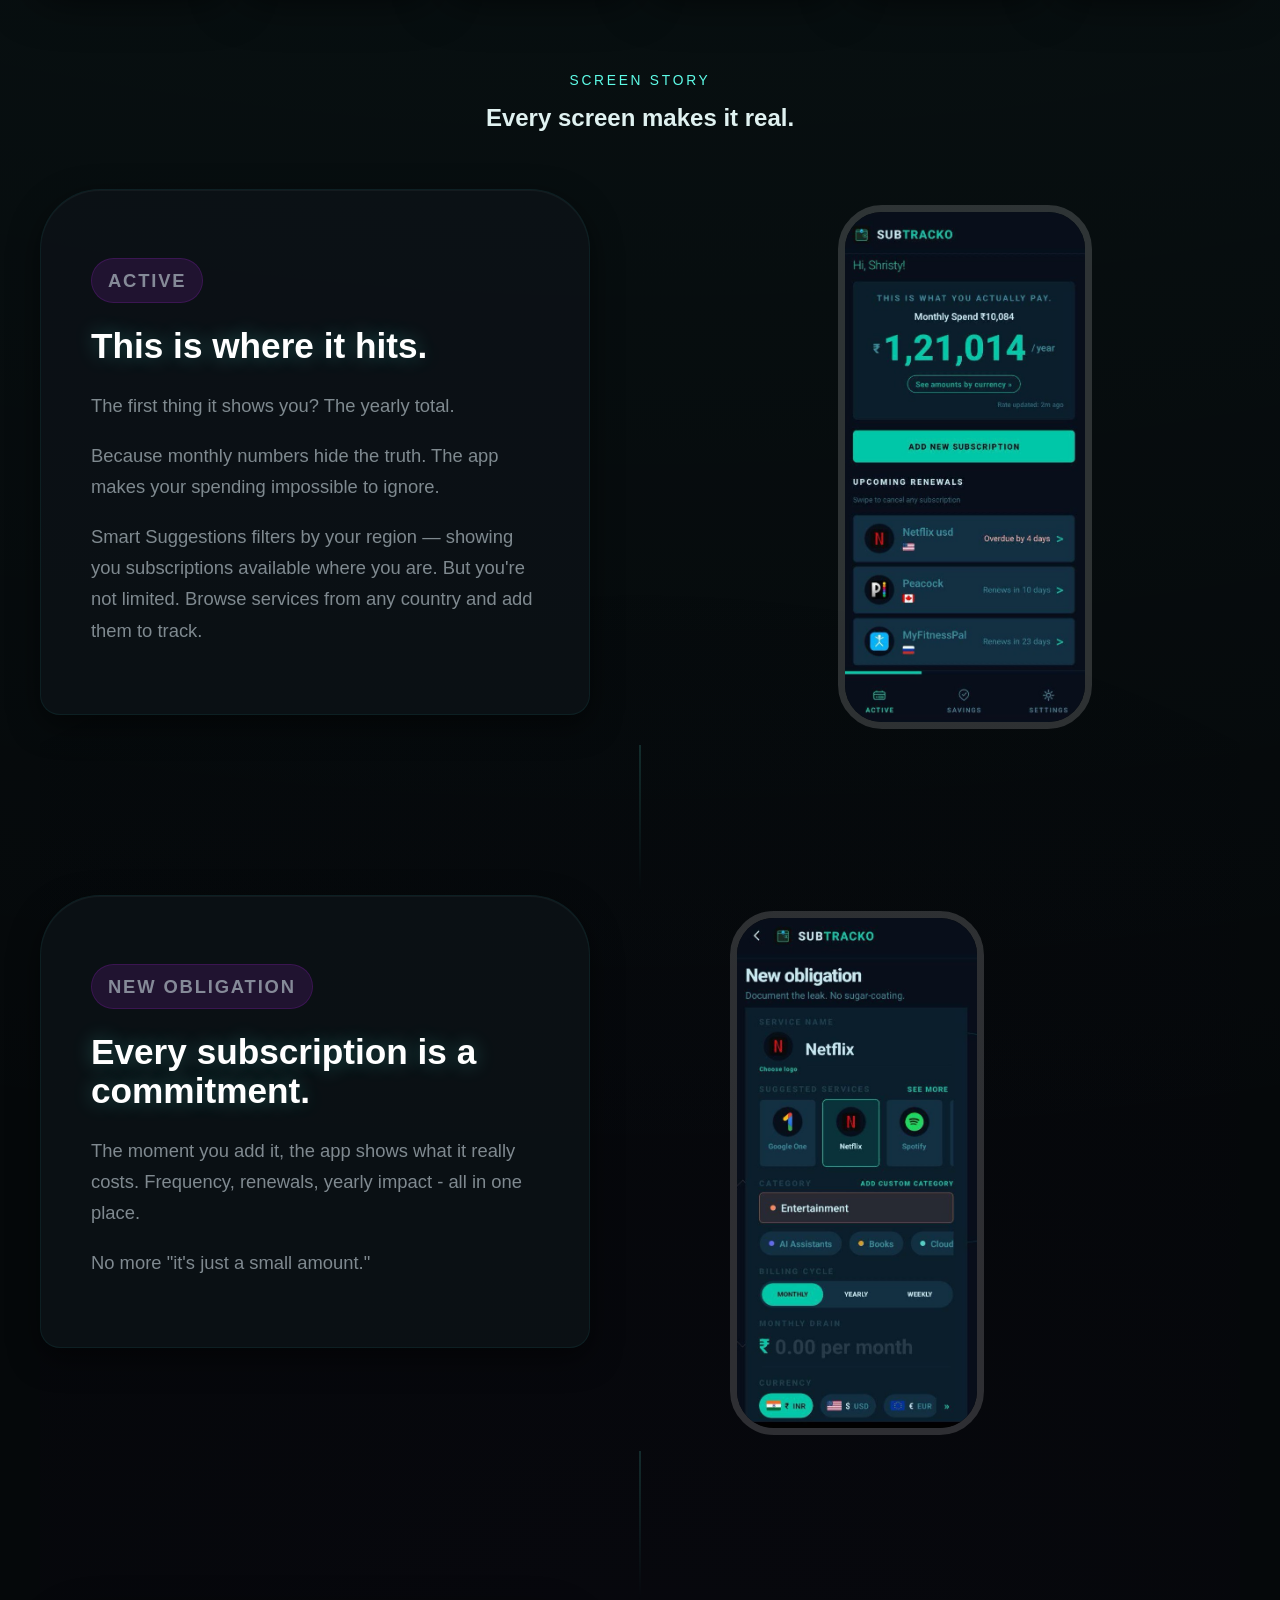
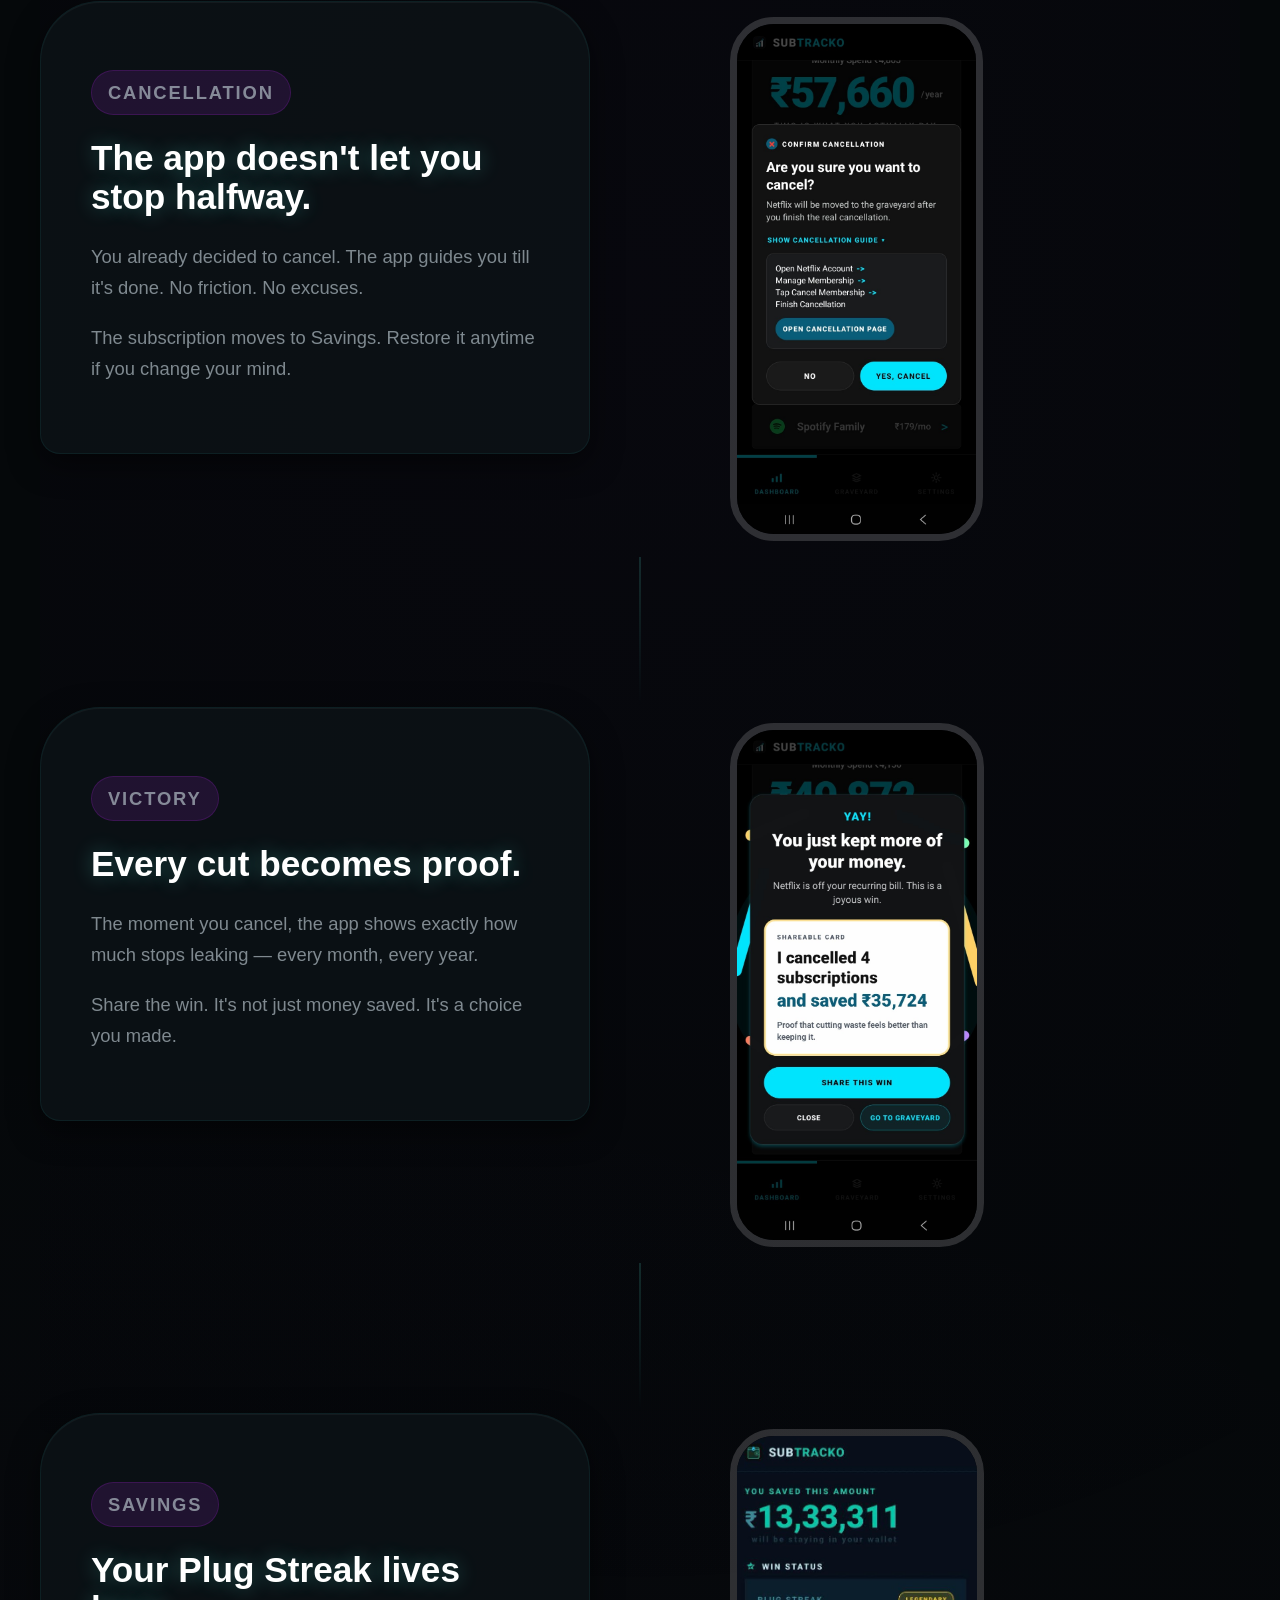
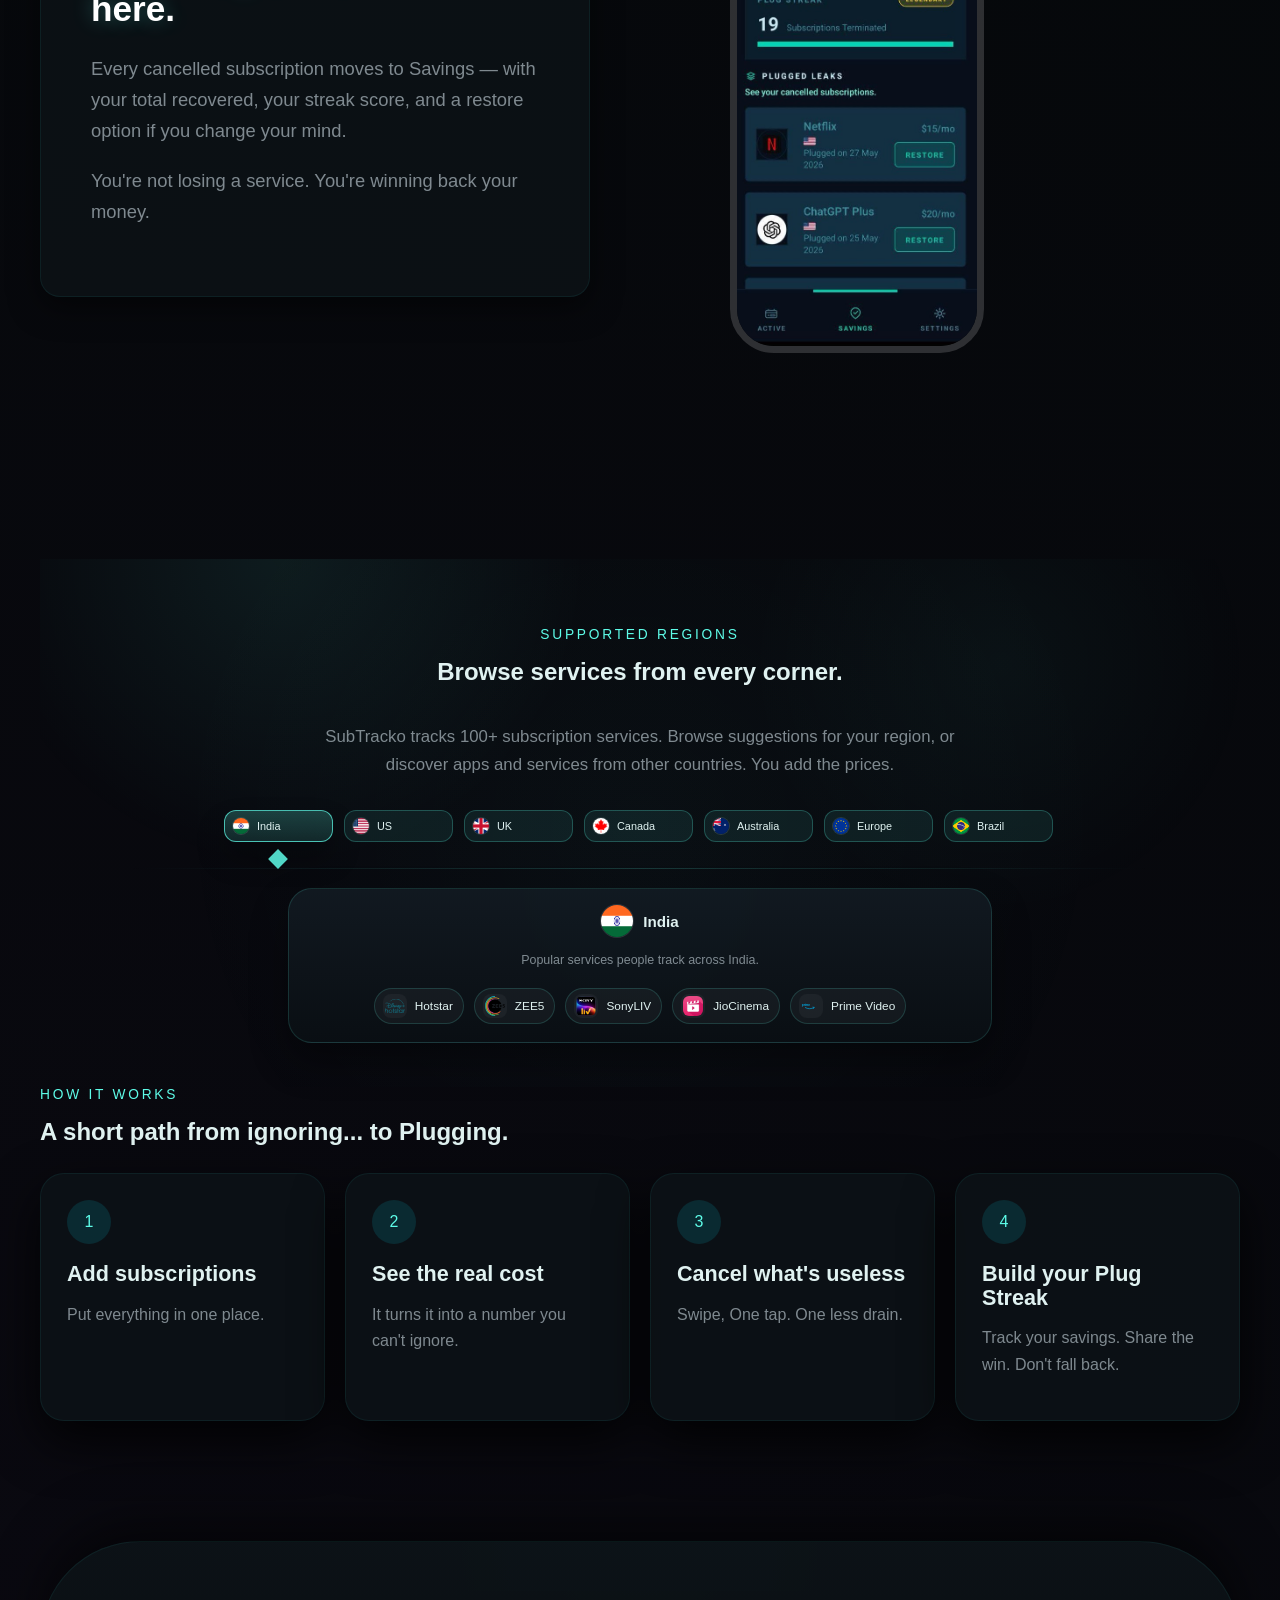
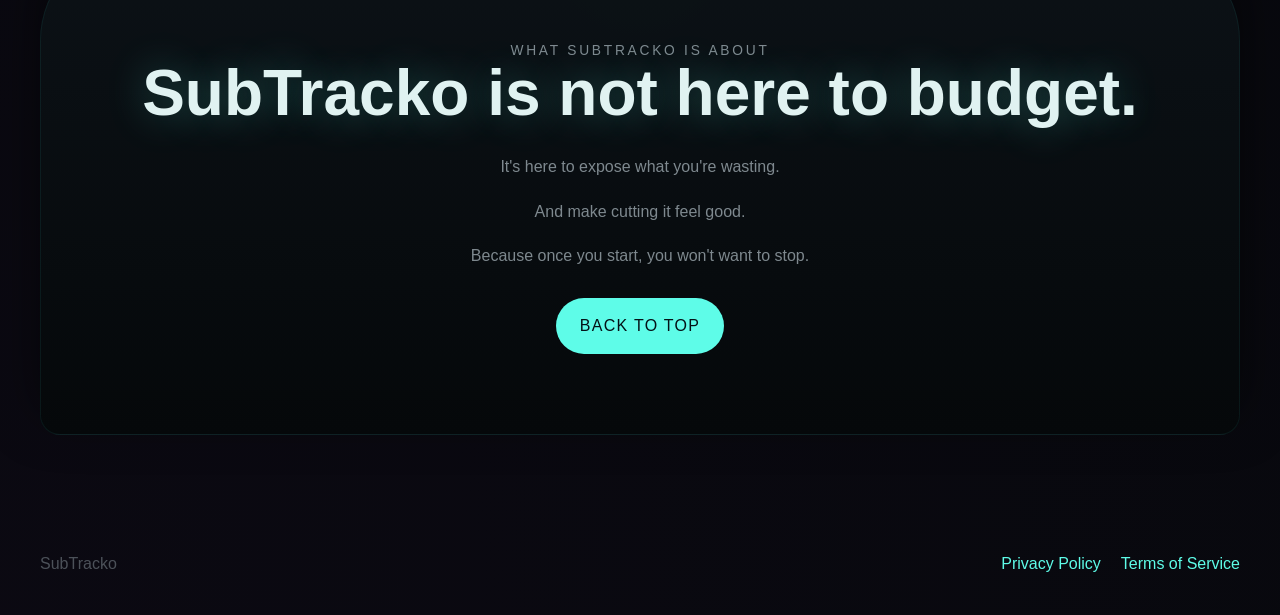
==== commit 3fdb2555: "Refine region card headers" ====
--- a/index.html
+++ b/index.html
@@ -337,11 +337,11 @@
             <div class="region-panels" aria-live="polite">
               <div class="region-panel is-open" id="region-india" data-panel="india">
                 <div class="region-panel-header">
-                  <img src="./assets/flags/INR.png" alt="" aria-hidden="true" />
-                  <div>
+                  <div class="region-panel-title-row">
+                    <img src="./assets/flags/INR.png" alt="" aria-hidden="true" />
                     <h3>India</h3>
-                    <p>Popular services people track across India.</p>
                   </div>
+                  <p>Popular services people track across India.</p>
                 </div>
                 <div class="region-services">
                   <span class="service-pill"><img class="service-logo" src="./assets/streaminglogos/hotstar.svg" alt="" aria-hidden="true" /><span>Hotstar</span></span>
@@ -354,11 +354,11 @@
 
               <div class="region-panel" id="region-us" data-panel="us" hidden>
                 <div class="region-panel-header">
-                  <img src="./assets/flags/USD.png" alt="" aria-hidden="true" />
-                  <div>
+                  <div class="region-panel-title-row">
+                    <img src="./assets/flags/USD.png" alt="" aria-hidden="true" />
                     <h3>US</h3>
-                    <p>High-demand streaming and productivity subscriptions in the US.</p>
                   </div>
+                  <p>High-demand streaming and productivity subscriptions in the US.</p>
                 </div>
                 <div class="region-services">
                   <span class="service-pill"><img class="service-logo" src="./assets/streaminglogos/netflix.svg" alt="" aria-hidden="true" /><span>Netflix</span></span>
@@ -371,11 +371,11 @@
 
               <div class="region-panel" id="region-uk" data-panel="uk" hidden>
                 <div class="region-panel-header">
-                  <img src="./assets/flags/GBP.png" alt="" aria-hidden="true" />
-                  <div>
+                  <div class="region-panel-title-row">
+                    <img src="./assets/flags/GBP.png" alt="" aria-hidden="true" />
                     <h3>UK</h3>
-                    <p>Popular UK services for entertainment and catch-up TV.</p>
                   </div>
+                  <p>Popular UK services for entertainment and catch-up TV.</p>
                 </div>
                 <div class="region-services">
                   <span class="service-pill"><img class="service-logo" src="./assets/streaminglogos/netflix.svg" alt="" aria-hidden="true" /><span>Netflix</span></span>
@@ -388,11 +388,11 @@
 
               <div class="region-panel" id="region-canada" data-panel="canada" hidden>
                 <div class="region-panel-header">
-                  <img src="./assets/flags/CAD.png" alt="" aria-hidden="true" />
-                  <div>
+                  <div class="region-panel-title-row">
+                    <img src="./assets/flags/CAD.png" alt="" aria-hidden="true" />
                     <h3>Canada</h3>
-                    <p>Common Canadian streaming and live TV picks.</p>
                   </div>
+                  <p>Common Canadian streaming and live TV picks.</p>
                 </div>
                 <div class="region-services">
                   <span class="service-pill"><img class="service-logo" src="./assets/streaminglogos/crave.svg" alt="" aria-hidden="true" /><span>Crave</span></span>
@@ -405,11 +405,11 @@
 
               <div class="region-panel" id="region-australia" data-panel="australia" hidden>
                 <div class="region-panel-header">
-                  <img src="./assets/flags/AUD.png" alt="" aria-hidden="true" />
-                  <div>
+                  <div class="region-panel-title-row">
+                    <img src="./assets/flags/AUD.png" alt="" aria-hidden="true" />
                     <h3>Australia</h3>
-                    <p>Streaming and sports services tracked by Australian users.</p>
                   </div>
+                  <p>Streaming and sports services tracked by Australian users.</p>
                 </div>
                 <div class="region-services">
                   <span class="service-pill"><img class="service-logo" src="./assets/streaminglogos/stan.svg" alt="" aria-hidden="true" /><span>Stan</span></span>
@@ -422,11 +422,11 @@
 
               <div class="region-panel" id="region-europe" data-panel="europe" hidden>
                 <div class="region-panel-header">
-                  <img src="./assets/flags/EUR.png" alt="" aria-hidden="true" />
-                  <div>
+                  <div class="region-panel-title-row">
+                    <img src="./assets/flags/EUR.png" alt="" aria-hidden="true" />
                     <h3>Europe</h3>
-                    <p>Cross-border services often tracked across Europe.</p>
                   </div>
+                  <p>Cross-border services often tracked across Europe.</p>
                 </div>
                 <div class="region-services">
                   <span class="service-pill"><img class="service-logo" src="./assets/streaminglogos/canalplus.svg" alt="" aria-hidden="true" /><span>Canal+</span></span>
@@ -439,11 +439,11 @@
 
               <div class="region-panel" id="region-brazil" data-panel="brazil" hidden>
                 <div class="region-panel-header">
-                  <img src="./assets/flags/BRL.png" alt="" aria-hidden="true" />
-                  <div>
+                  <div class="region-panel-title-row">
+                    <img src="./assets/flags/BRL.png" alt="" aria-hidden="true" />
                     <h3>Brazil</h3>
-                    <p>Popular Brazilian subscriptions and entertainment services.</p>
                   </div>
+                  <p>Popular Brazilian subscriptions and entertainment services.</p>
                 </div>
                 <div class="region-services">
                   <span class="service-pill"><img class="service-logo" src="./assets/streaminglogos/spotify.svg" alt="" aria-hidden="true" /><span>Spotify</span></span>
--- a/styles.css
+++ b/styles.css
@@ -1461,14 +1461,22 @@
   display: flex;
   align-items: center;
   justify-content: center;
-  gap: 12px;
+  flex-direction: column;
+  gap: 8px;
   margin-bottom: 16px;
   text-align: center;
 }
 
+.region-panel-title-row {
+  display: inline-flex;
+  align-items: center;
+  justify-content: center;
+  gap: 10px;
+}
+
 .region-panel-header img {
-  width: 36px;
-  height: 36px;
+  width: 32px;
+  height: 32px;
   border-radius: 999px;
   box-shadow: 0 0 0 1px rgba(255, 255, 255, 0.12);
   flex: 0 0 auto;
@@ -1481,7 +1489,7 @@
 }
 
 .region-panel-header p {
-  margin: 4px 0 0;
+  margin: 6px 0 0;
   color: var(--muted);
   line-height: 1.5;
   font-size: 0.78rem;
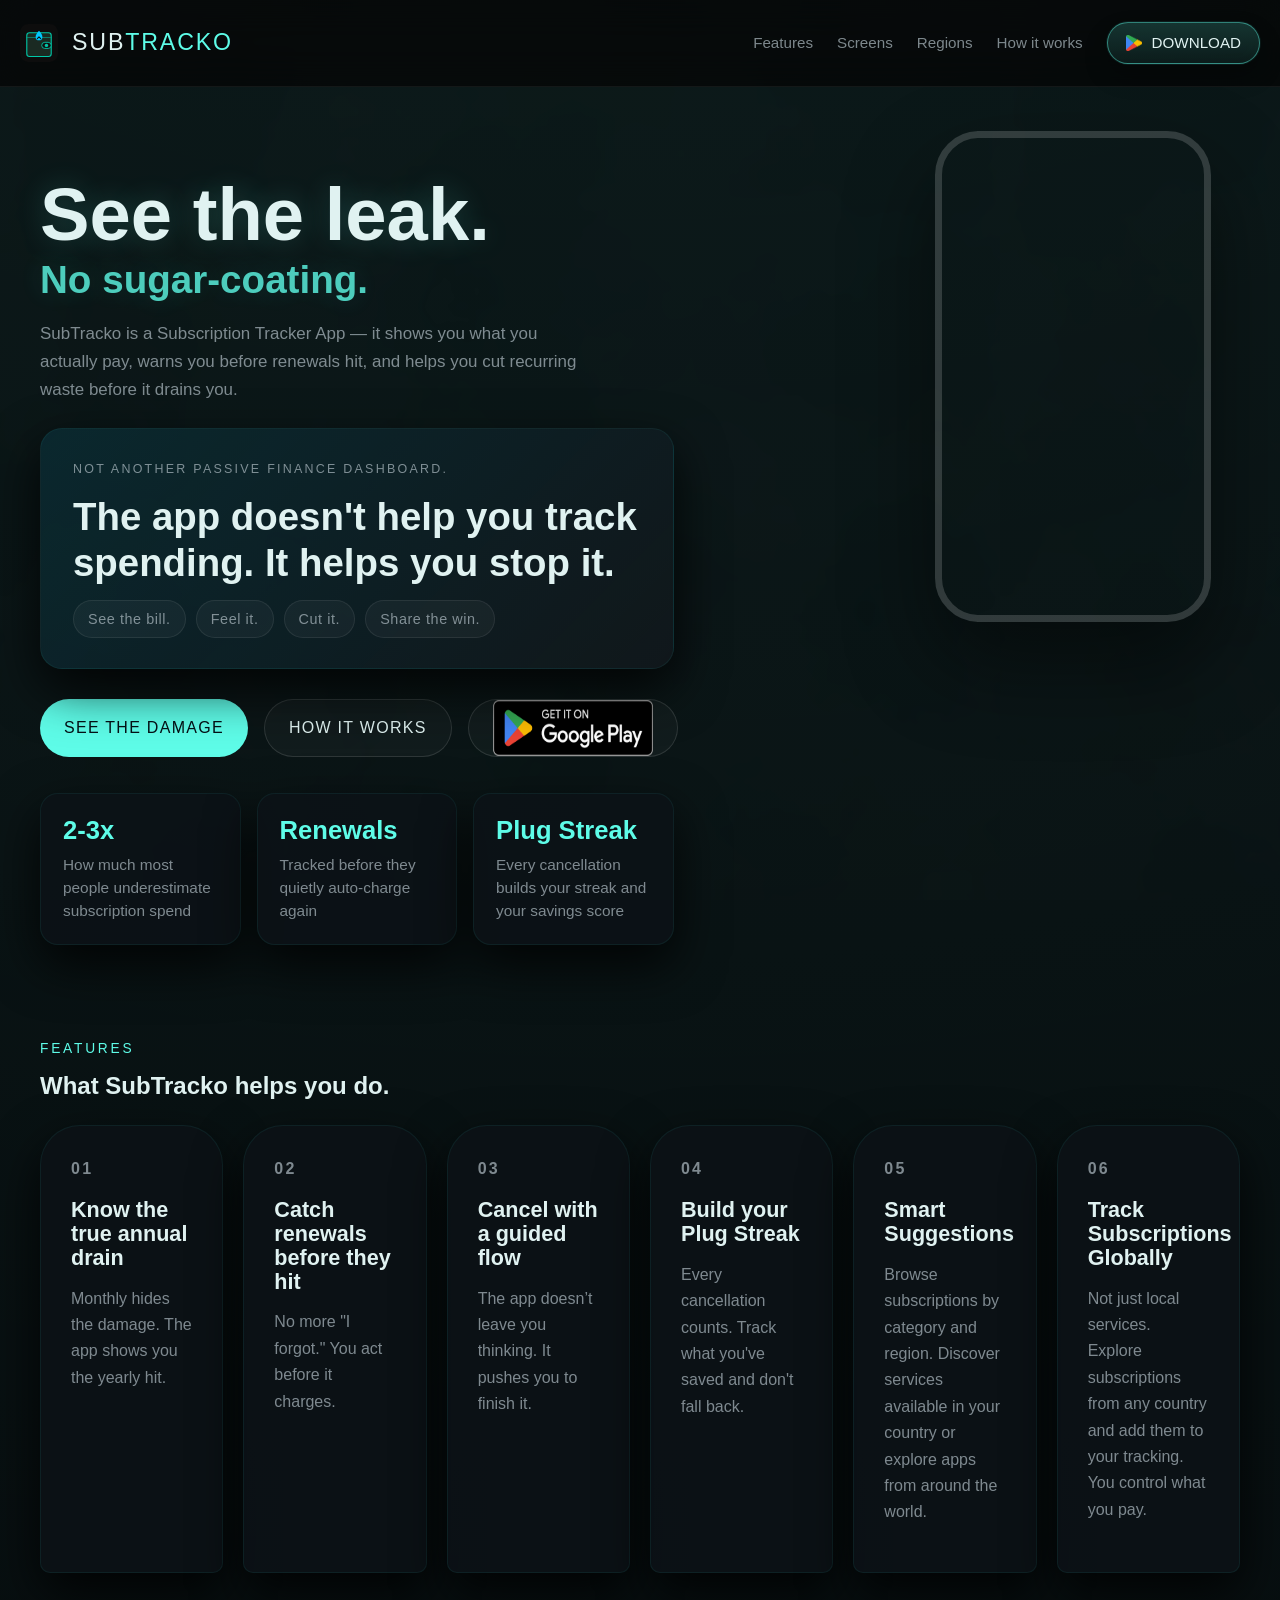
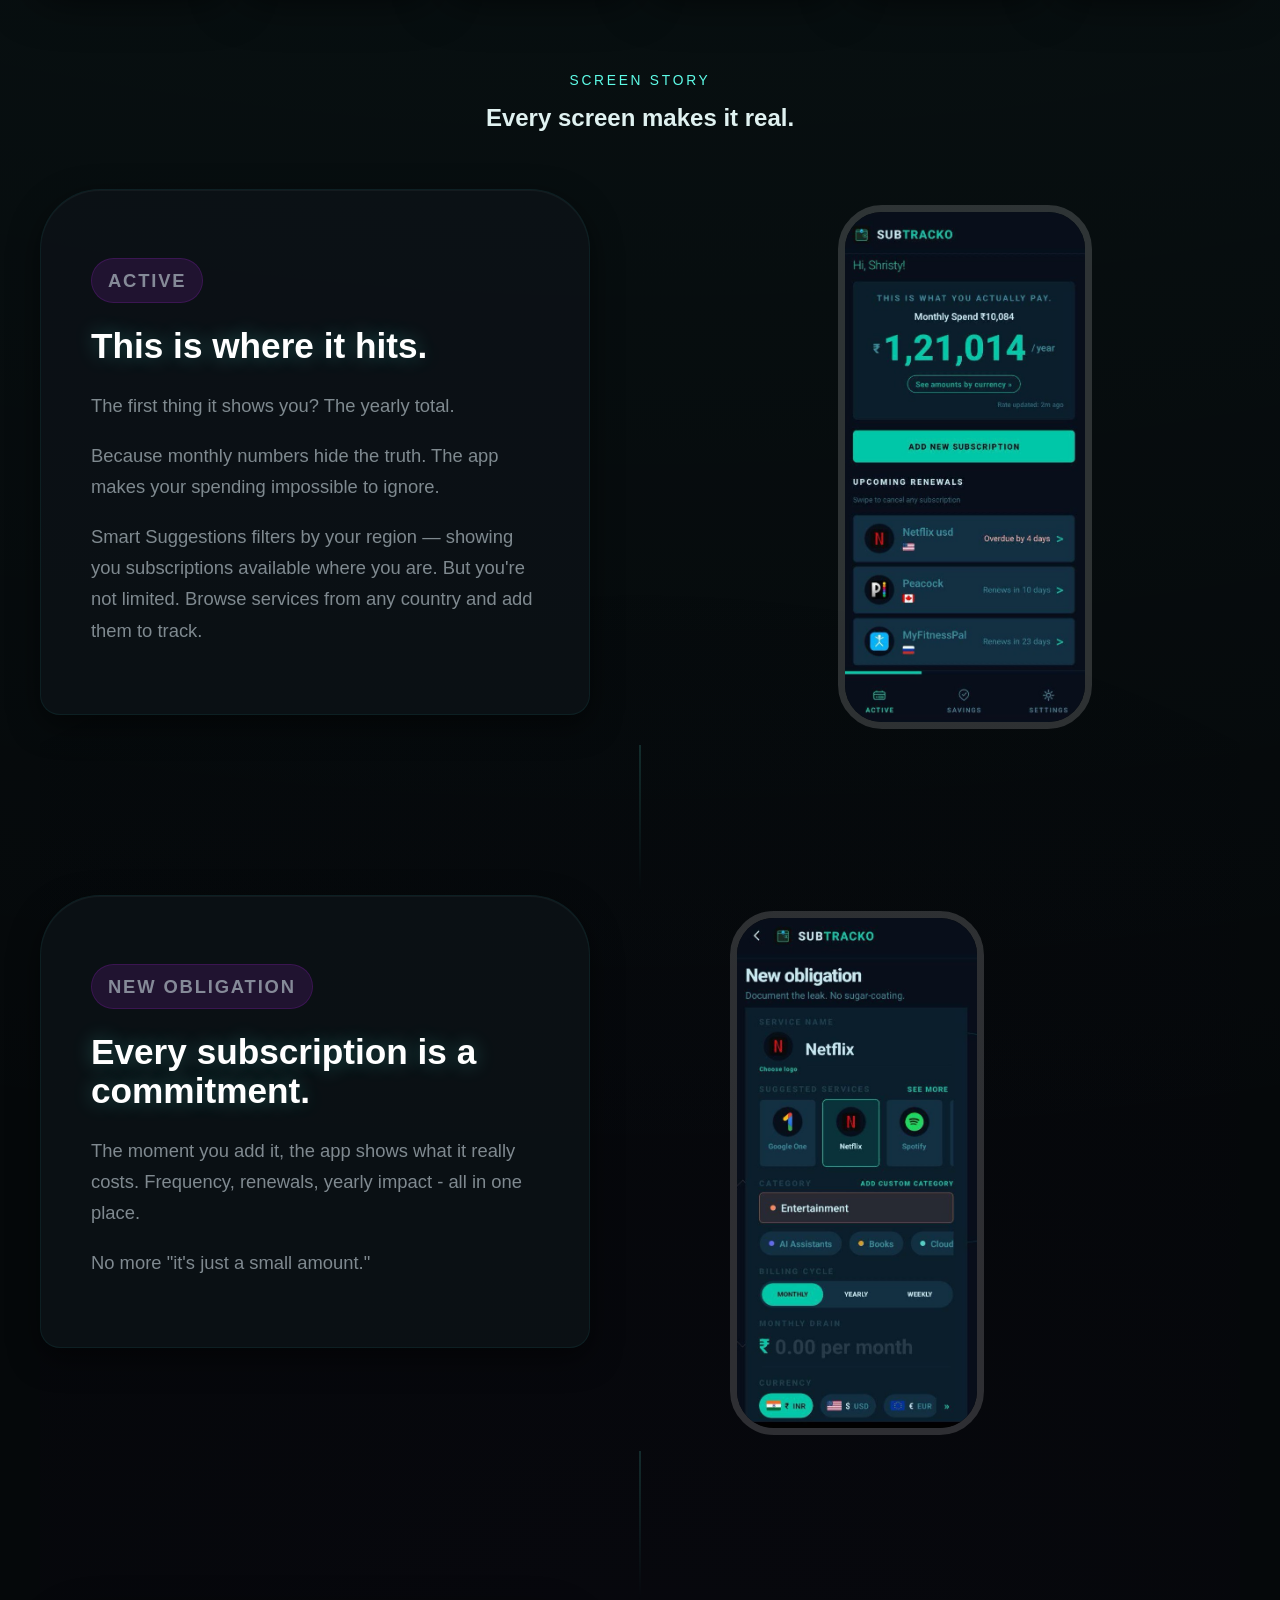
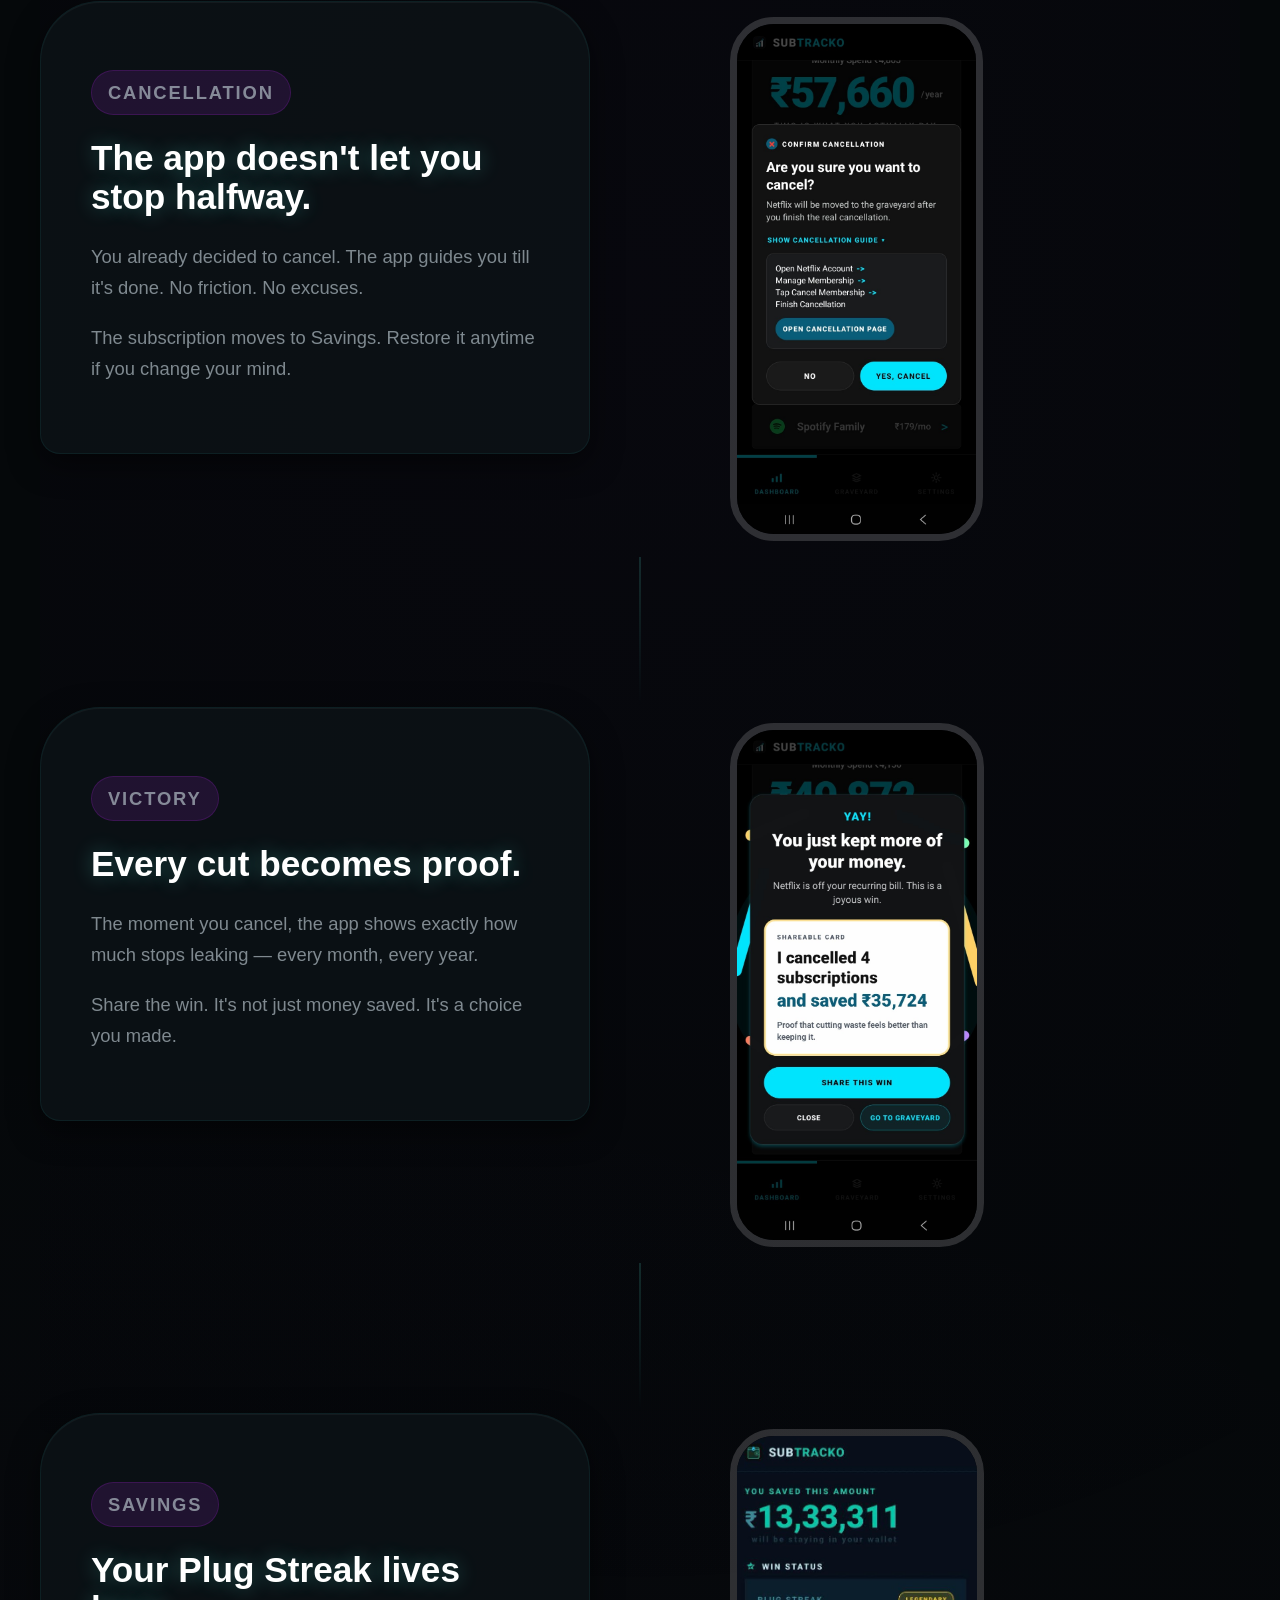
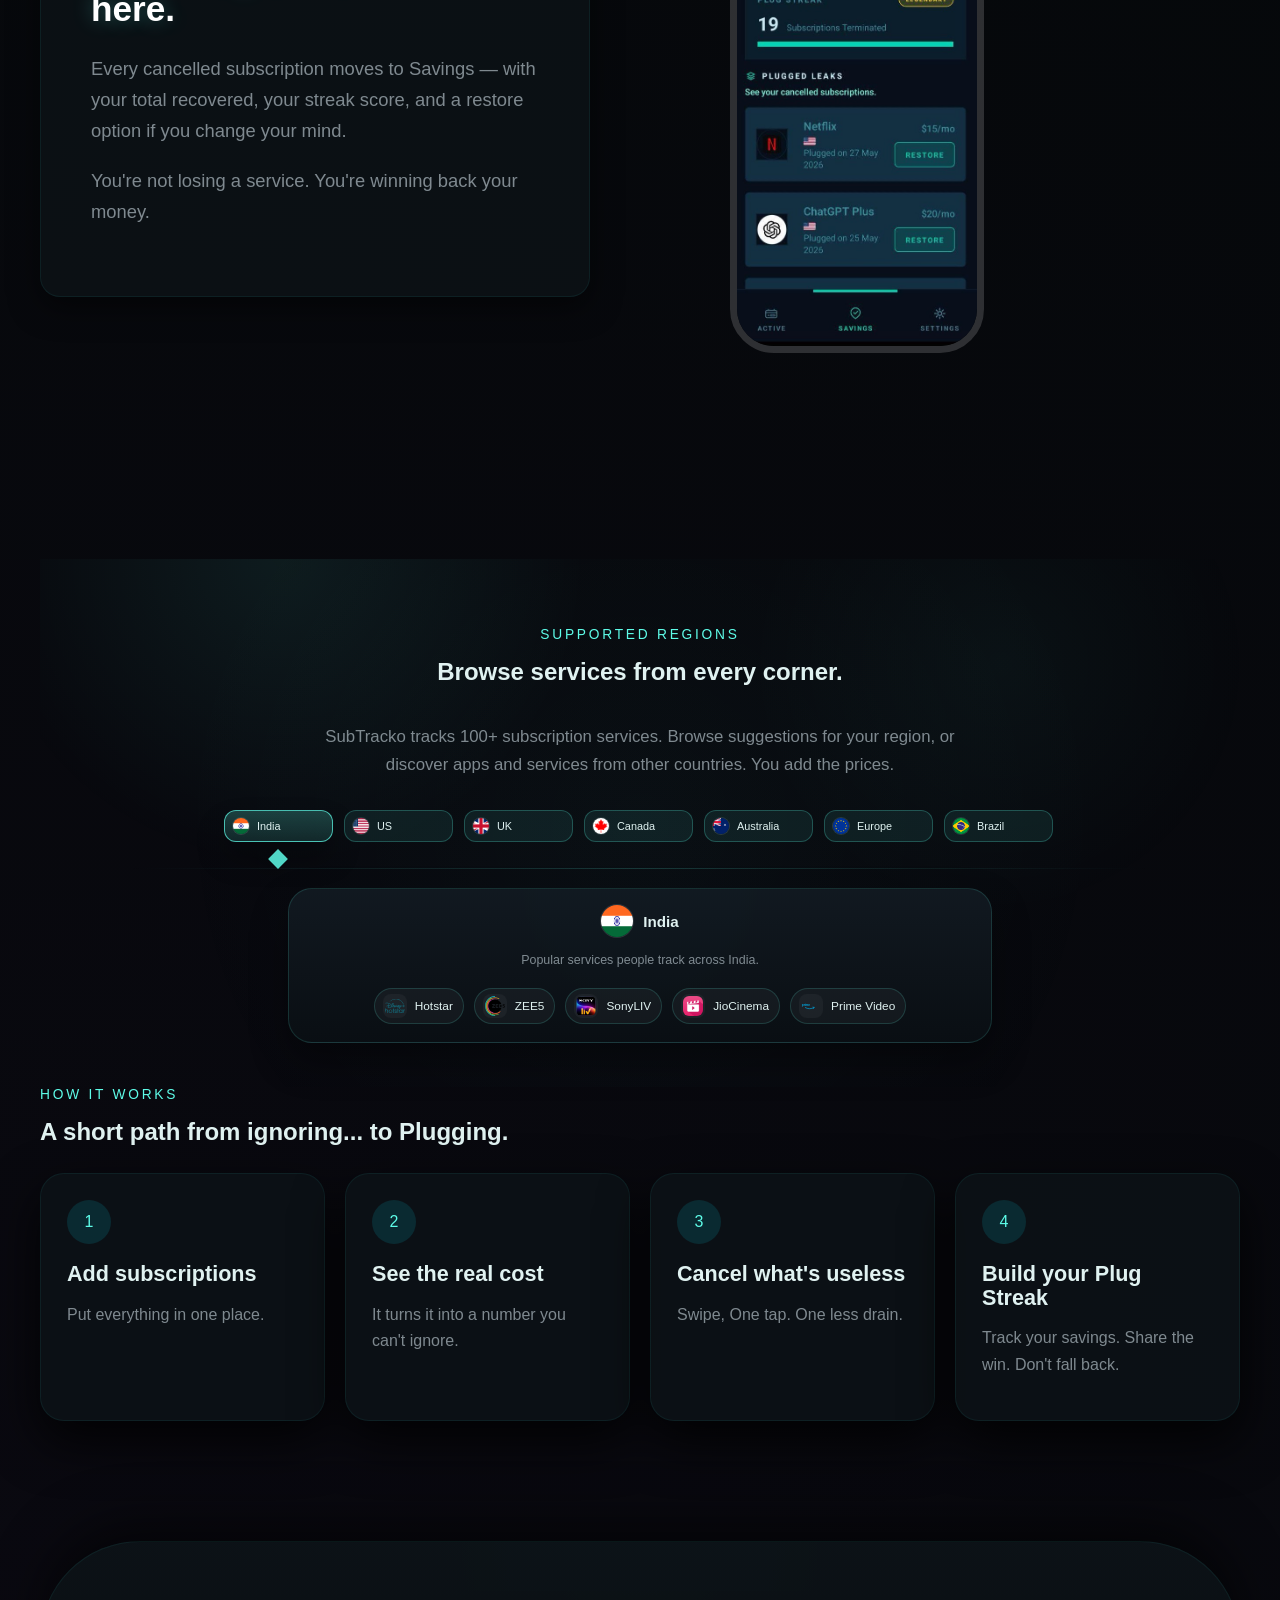
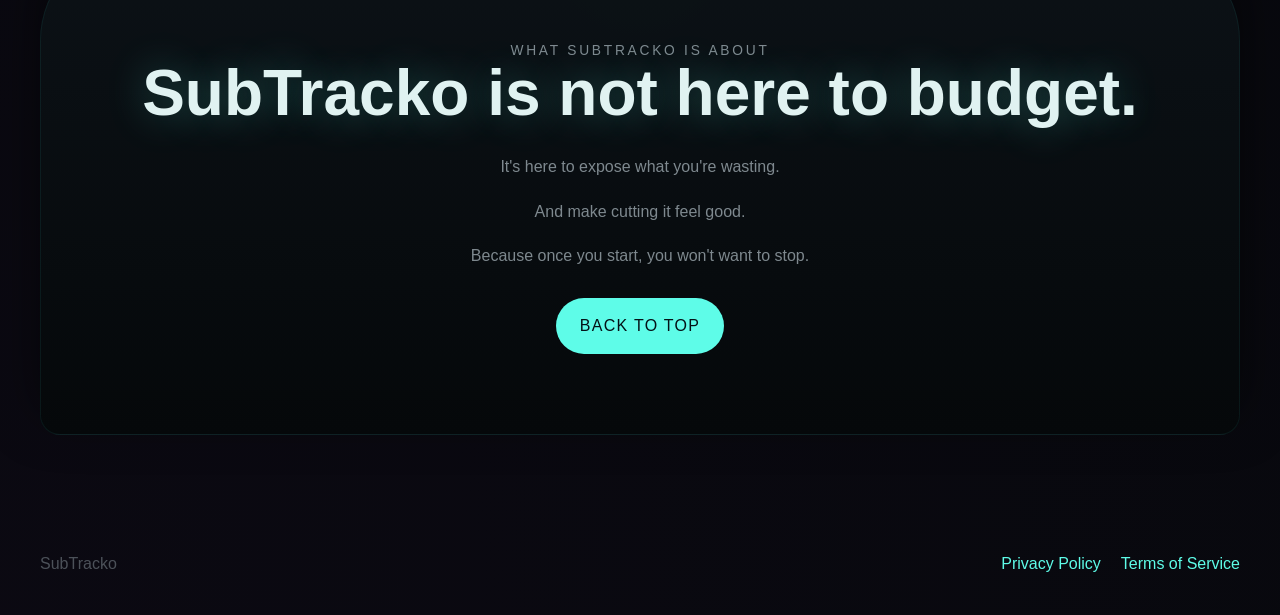
==== commit 2a118b53: "button secondary on play store" ====
--- a/index.html
+++ b/index.html
@@ -63,7 +63,7 @@
               <a class="button button-primary" href="#screens">See the damage</a>
               <a class="button button-secondary" href="#features">How it works</a>
               <a
-                class="button button-primary playstore-button"
+                class="button button-secondary playstore-button"
                 href="https://play.google.com/store/apps/details?id=com.shristy.subtracko"
                 target="_blank"
                 rel="noopener noreferrer"
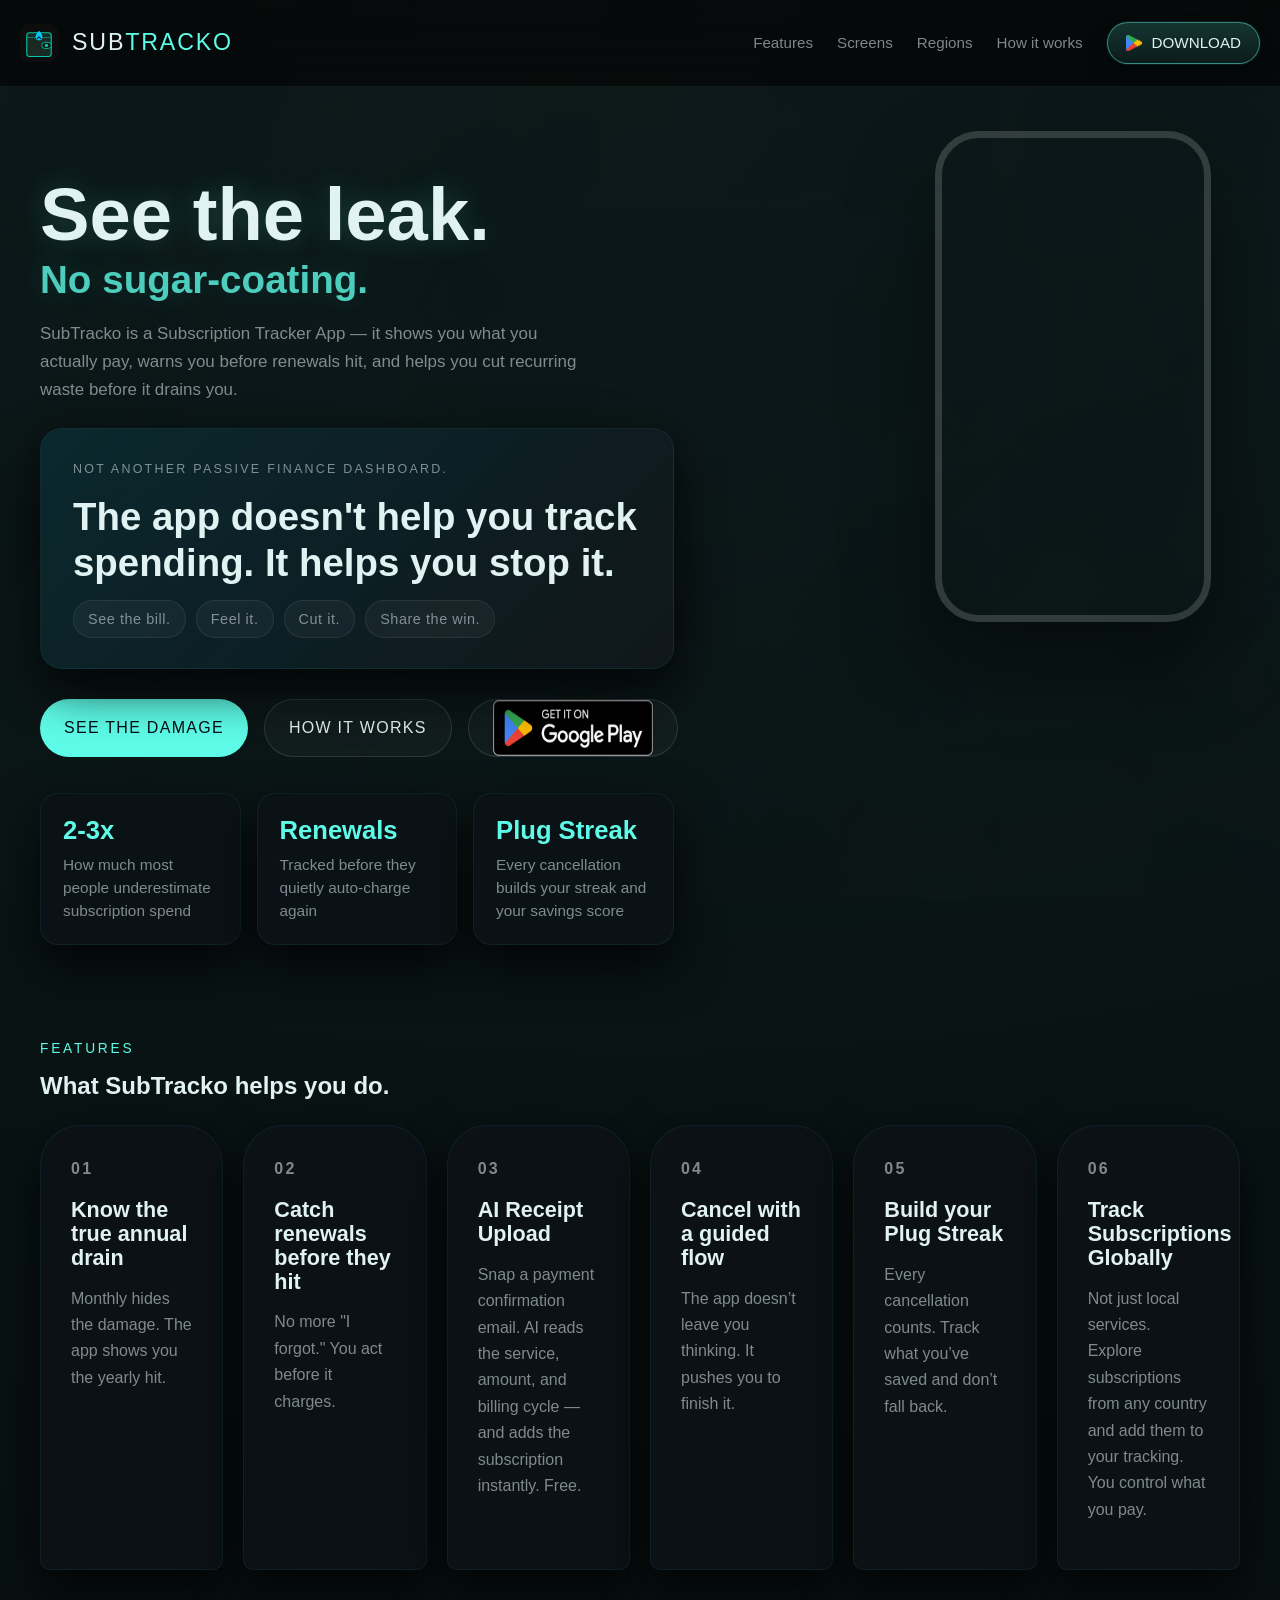
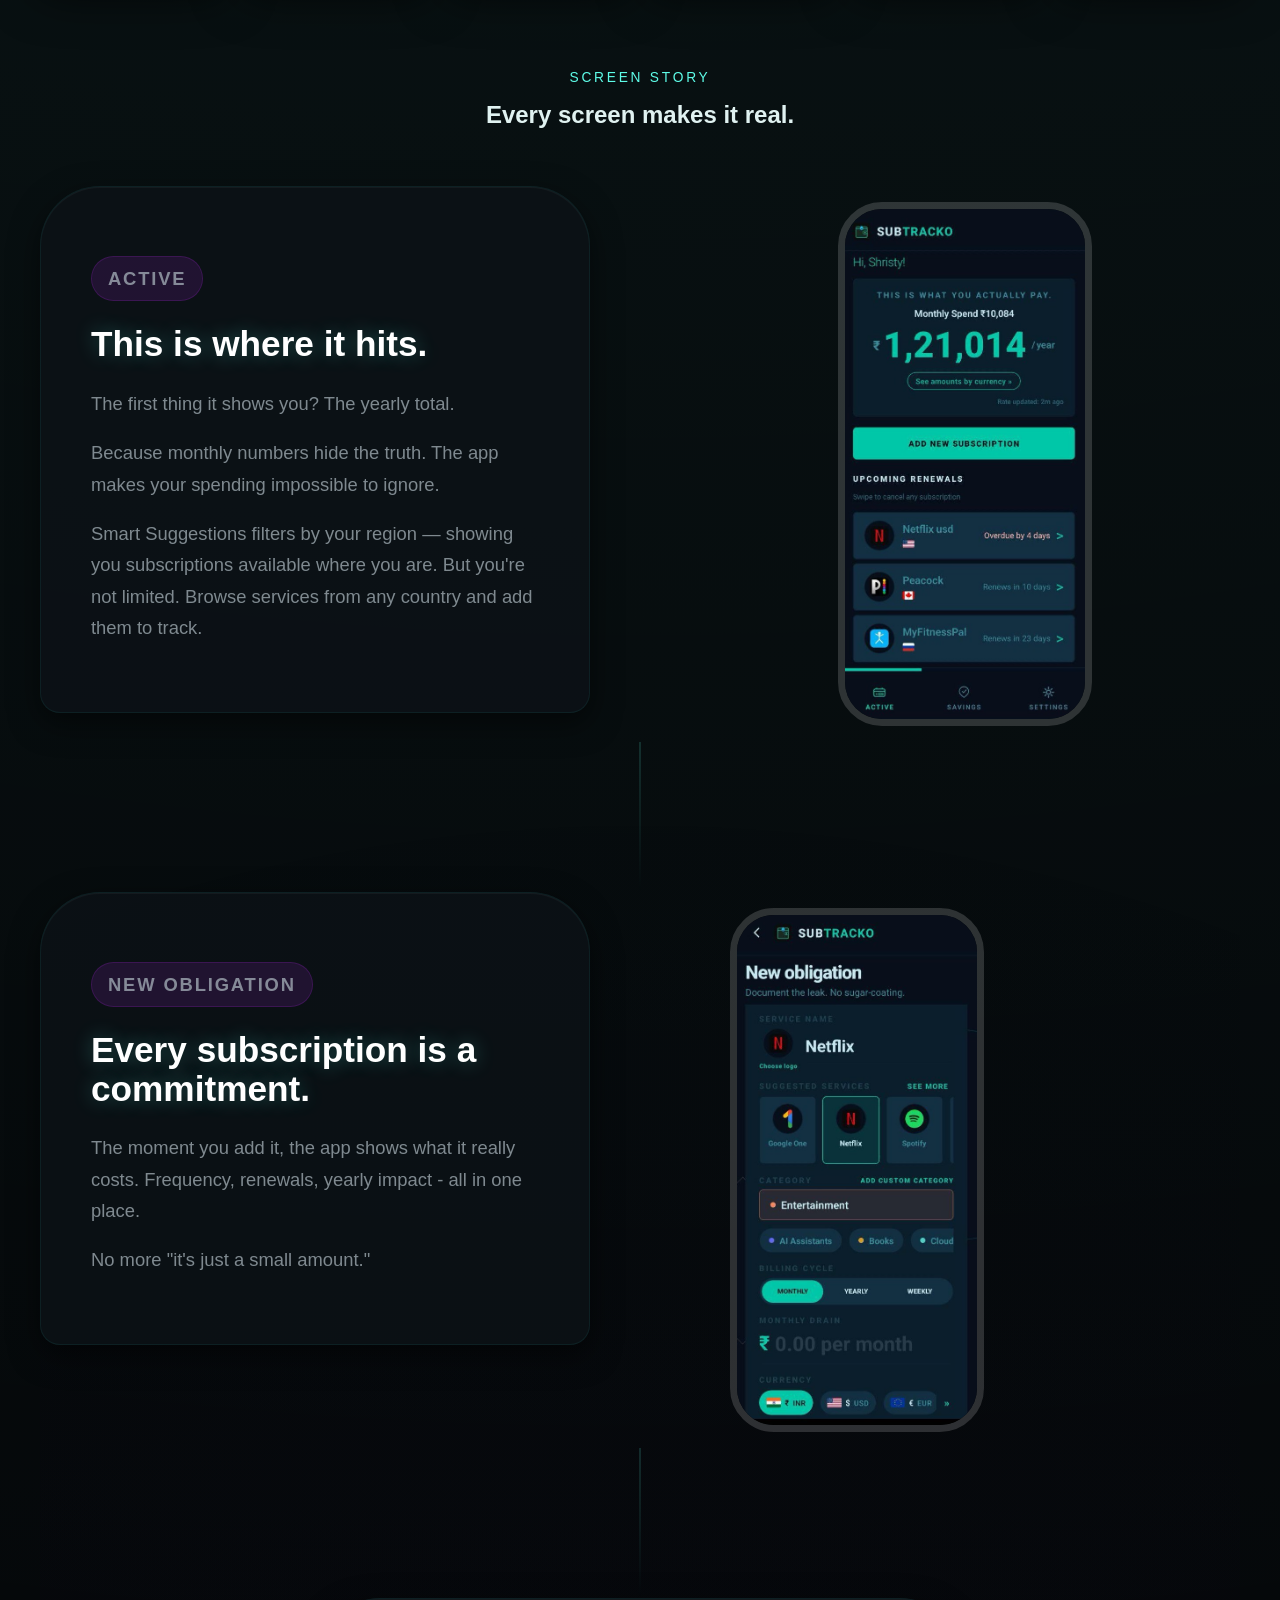
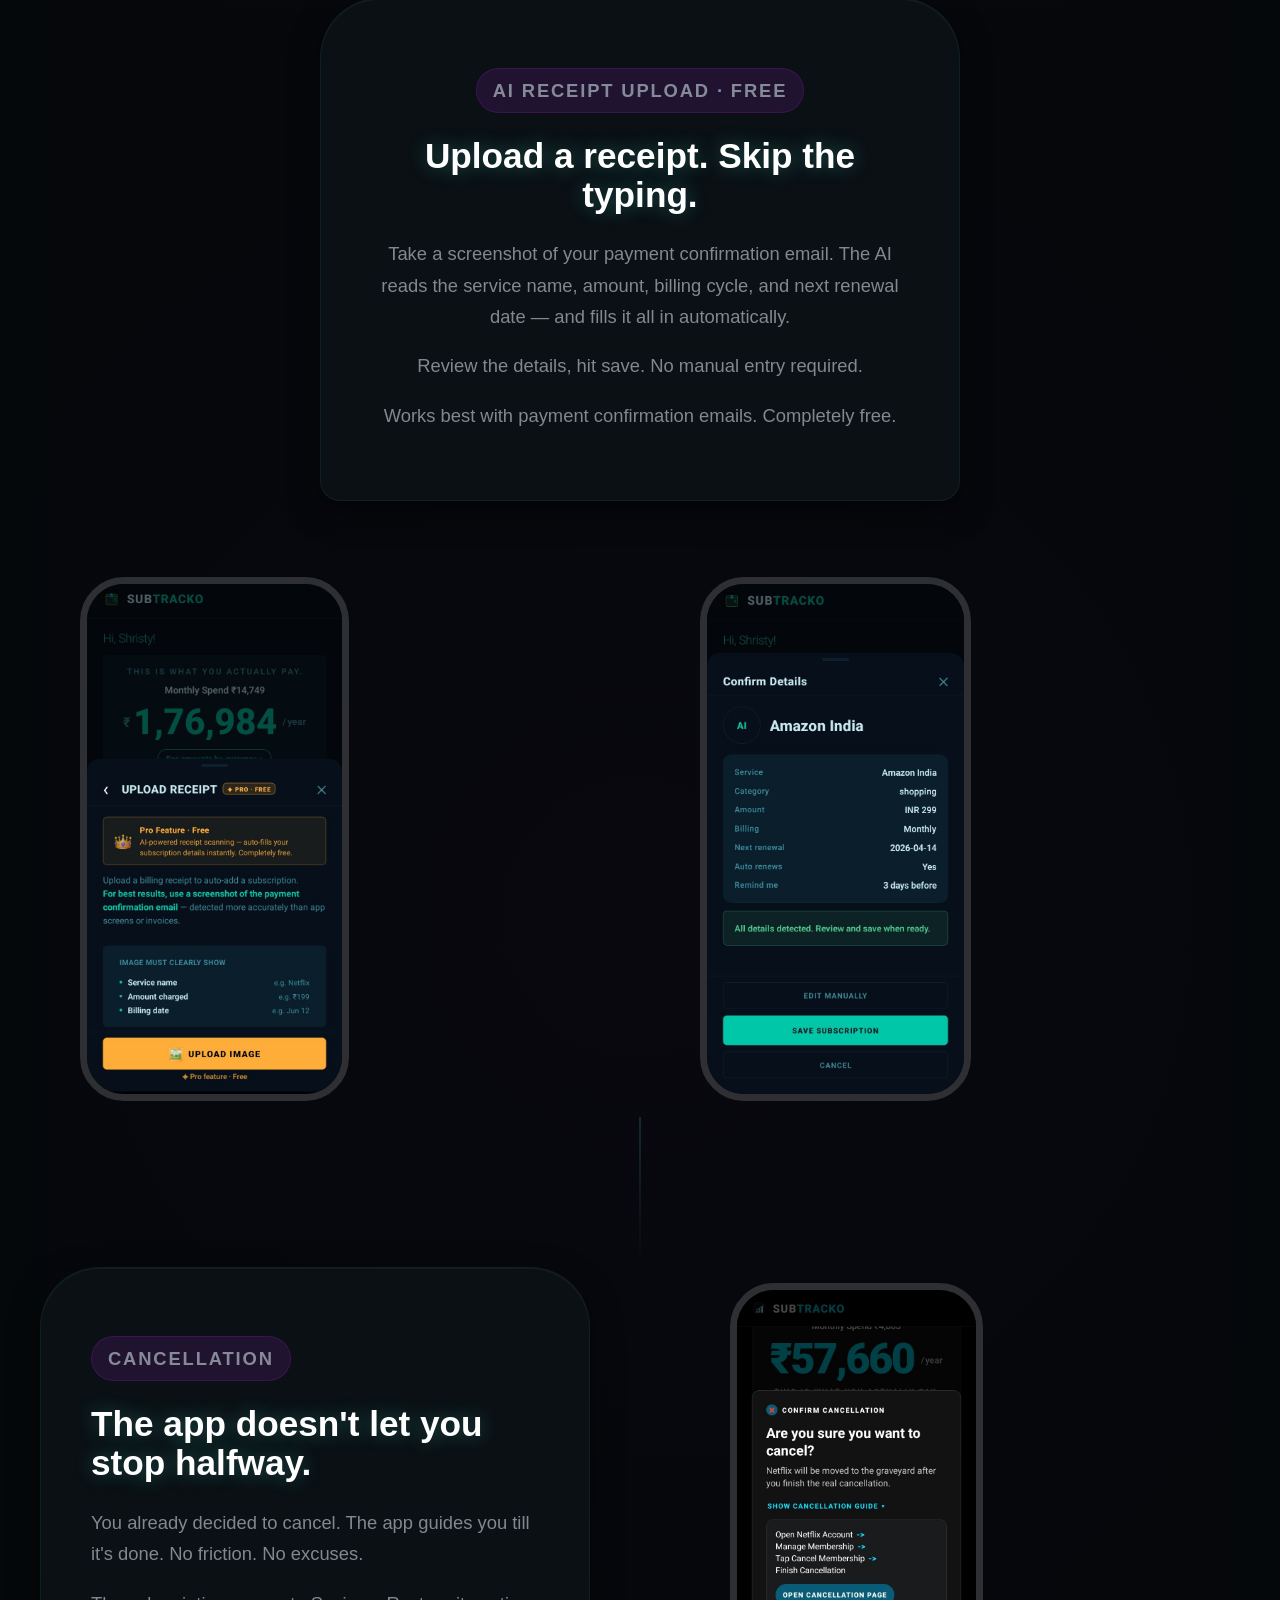
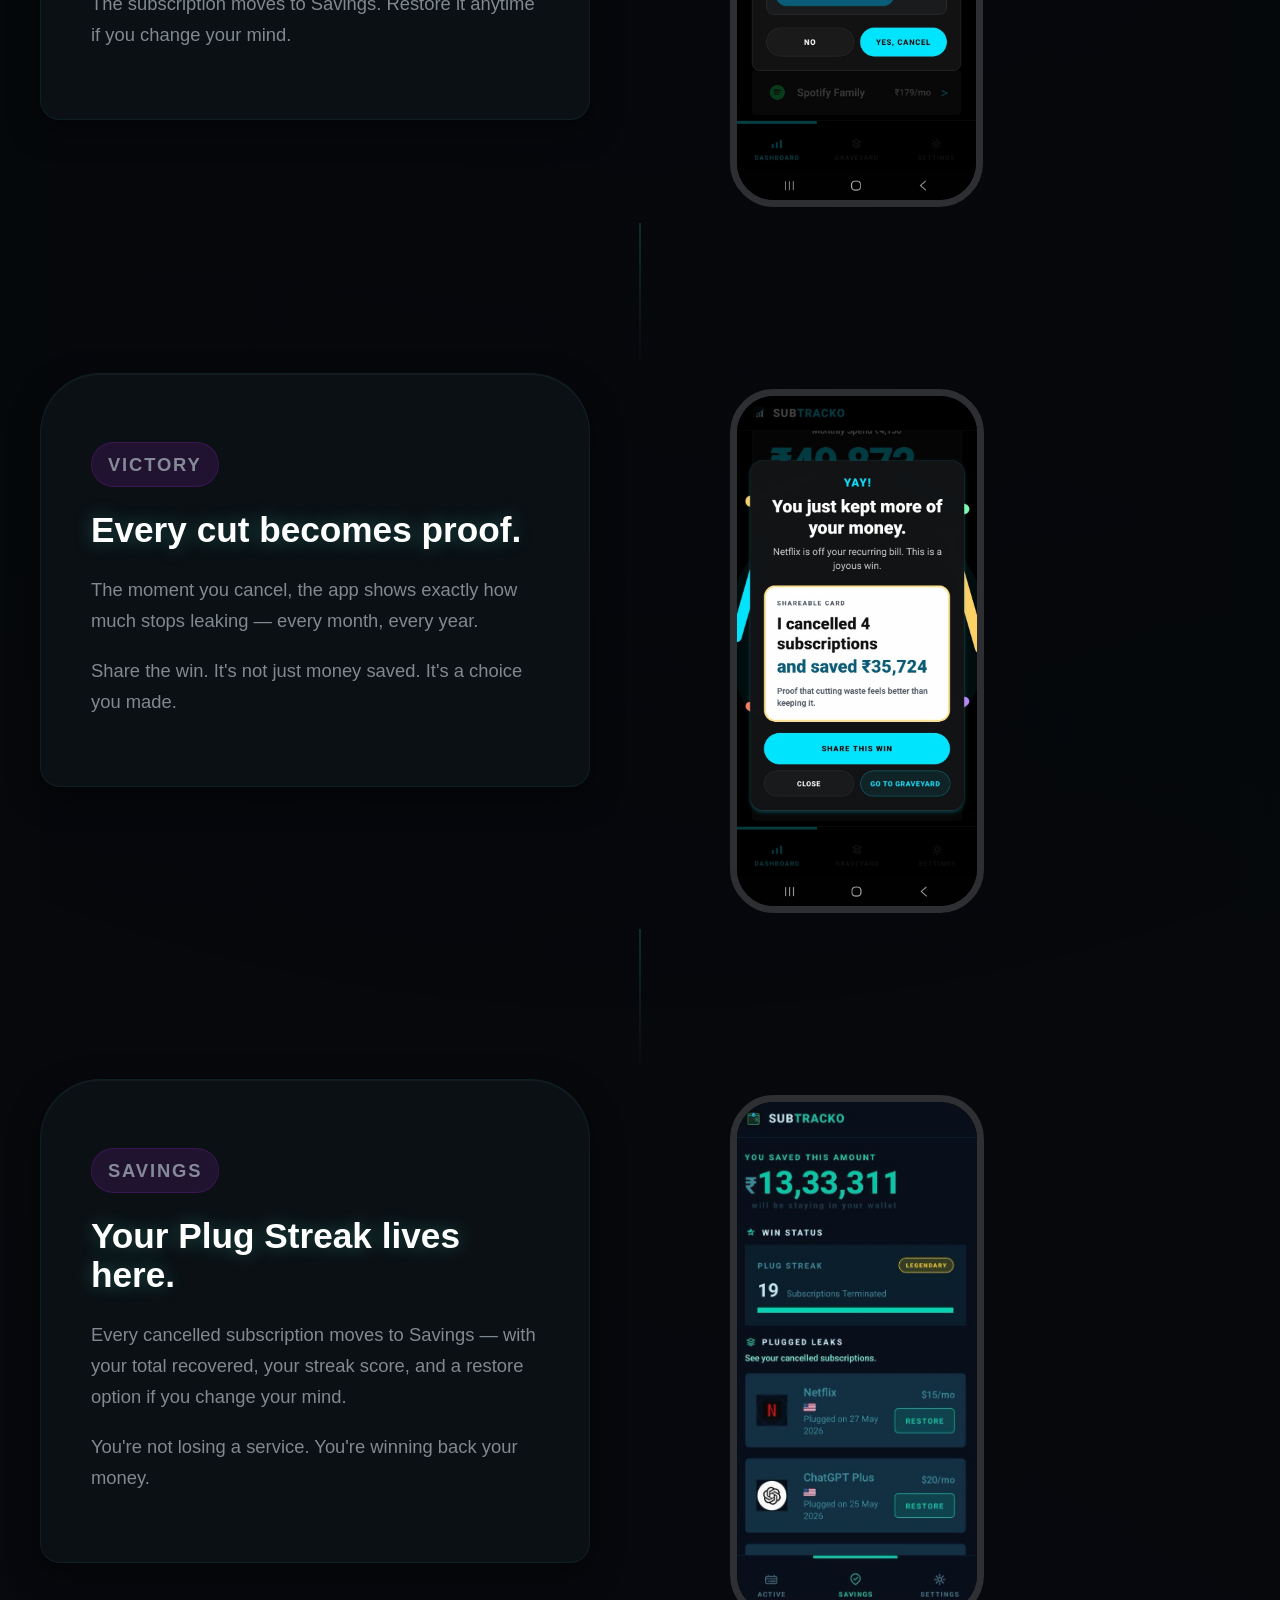
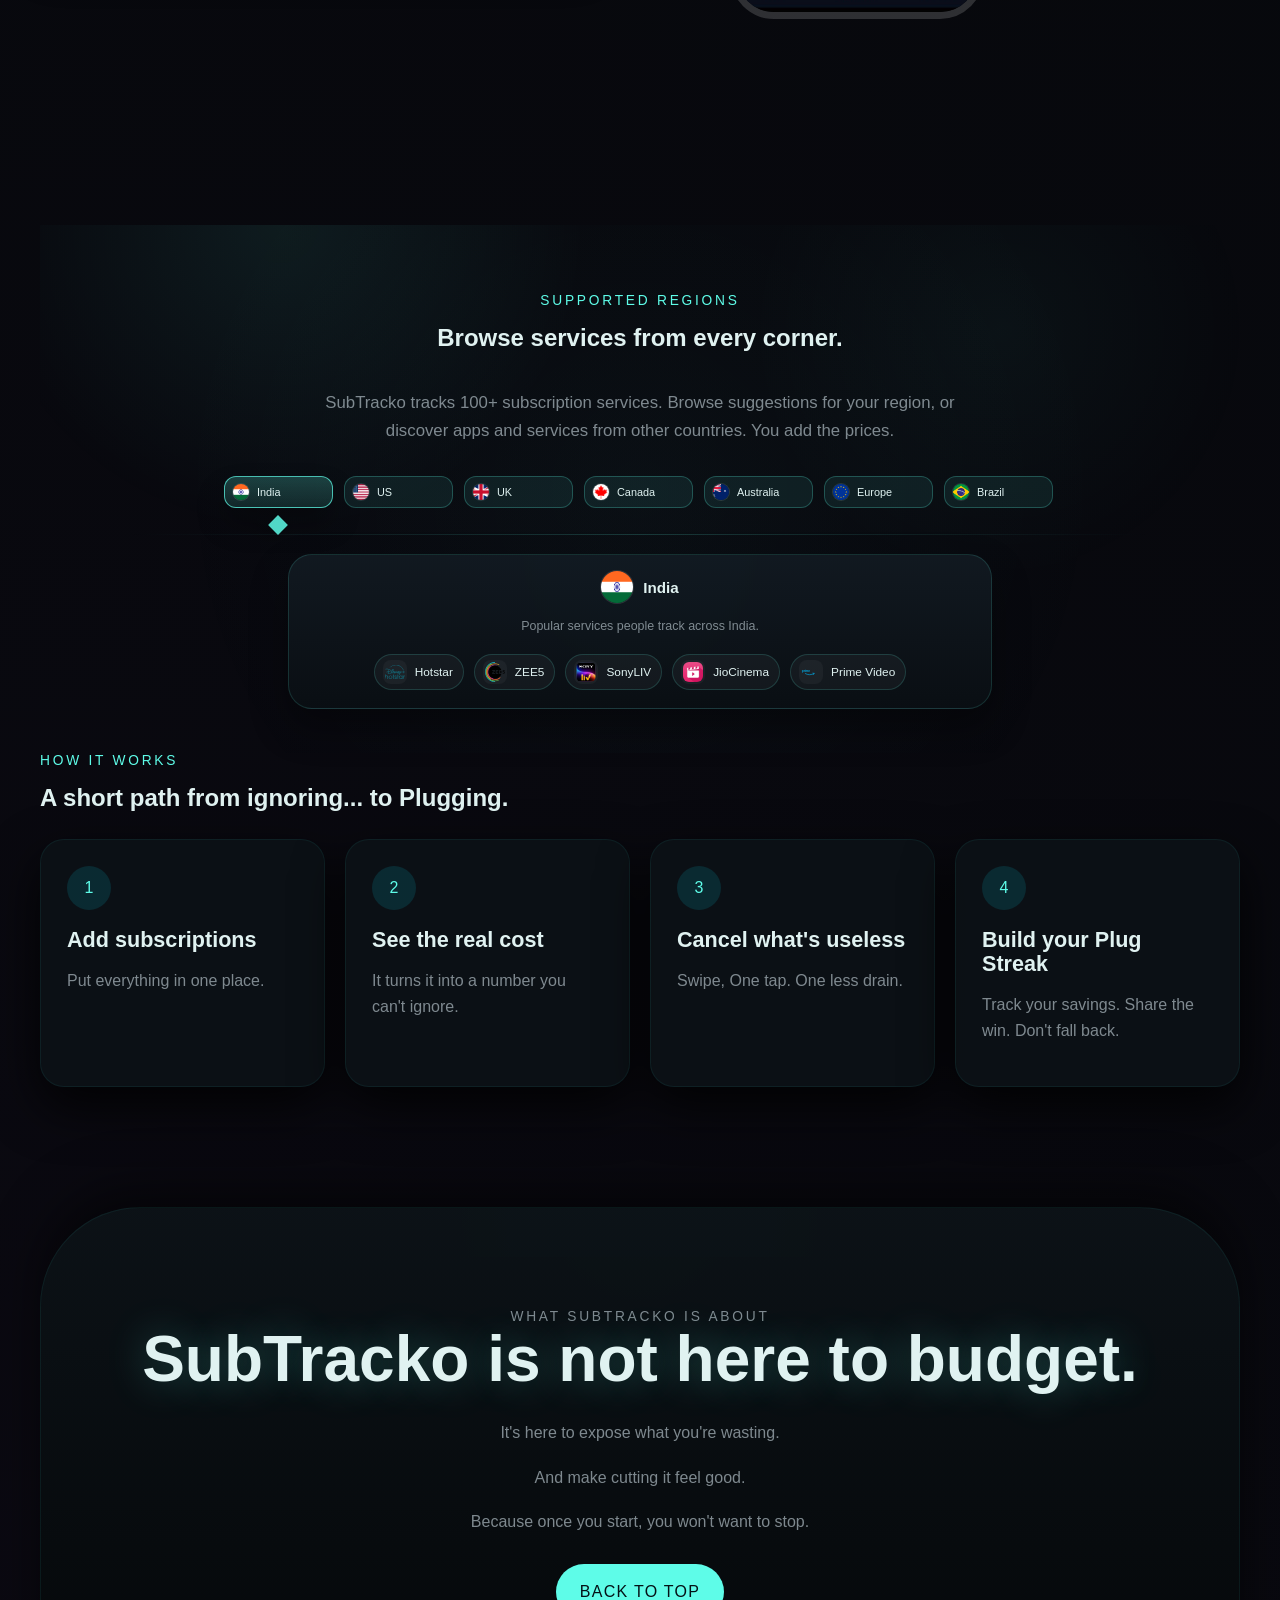
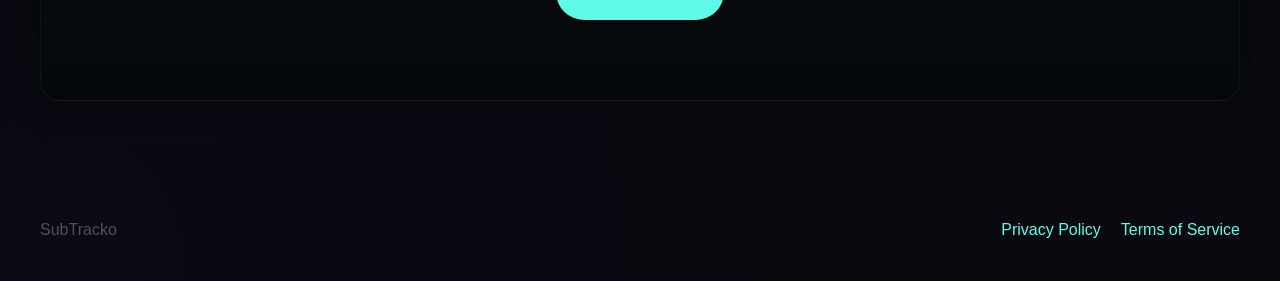
==== commit 8d332170: "added ai receipts images" ====
--- a/index.html
+++ b/index.html
@@ -135,6 +135,13 @@
           </article>
           <article class="feature-card reveal">
             <p class="card-index">03</p>
+            <h2>AI Receipt Upload</h2>
+            <p>
+              Snap a payment confirmation email. AI reads the service, amount, and billing cycle — and adds the subscription instantly. Free.
+            </p>
+          </article>
+          <article class="feature-card reveal">
+            <p class="card-index">04</p>
             <h2>Cancel with a guided flow</h2>
             <p>
               The app doesn’t leave you thinking.
@@ -142,18 +149,11 @@
             </p>
           </article>
           <article class="feature-card reveal">
-            <p class="card-index">04</p>
+            <p class="card-index">05</p>
             <h2>Build your Plug Streak</h2>
             <p>
               Every cancellation counts.
-              Track what you've saved and don't fall back.
-            </p>
-          </article>
-          <article class="feature-card reveal">
-            <p class="card-index">05</p>
-            <h2>Smart Suggestions</h2>
-            <p>
-              Browse subscriptions by category and region. Discover services available in your country or explore apps from around the world.
+              Track what you’ve saved and don’t fall back.
             </p>
           </article>
           <article class="feature-card reveal">
@@ -217,6 +217,40 @@
             </div>
           </article>
 
+          <article class="story-row story-row-image-only story-row-dual-full reveal">
+            <div class="story-copy">
+              <p class="story-tag">AI Receipt Upload &middot; Free</p>
+              <h3>Upload a receipt. Skip the typing.</h3>
+              <p>
+                Take a screenshot of your payment confirmation email. The AI reads the service name, amount, billing cycle, and next renewal date — and fills it all in automatically.
+              </p>
+              <p>
+                Review the details, hit save. No manual entry required.
+              </p>
+              <p>
+                Works best with payment confirmation emails. Completely free.
+              </p>
+            </div>
+            <div class="dual-shot dual-shot-equal">
+              <div class="story-shot-wrap story-shot-float">
+                <figure class="story-shot">
+                  <img
+                    src="./assets/screens/upload-receipt.jpg"
+                    alt="Upload Receipt screen showing the AI-powered receipt scanning interface with instructions."
+                  />
+                </figure>
+              </div>
+              <div class="story-shot-wrap story-shot-float">
+                <figure class="story-shot">
+                  <img
+                    src="./assets/screens/confirm-details.jpg"
+                    alt="Confirm Details screen showing auto-filled subscription data after AI receipt scan — service, amount, billing cycle, and next renewal."
+                  />
+                </figure>
+              </div>
+            </div>
+          </article>
+
           <article class="story-row story-row-image-only reveal">
             <div class="story-copy">
               <p class="story-tag">Cancellation</p>
@@ -281,6 +315,7 @@
               </figure>
             </div>
           </article>
+
         </section>
 
         <section class="supported-regions" id="regions">
@@ -534,11 +569,12 @@
 
           var rows = document.querySelectorAll('.story-row-dashboard, .story-row-image-only');
           rows.forEach(function (row) {
-            var img = row.querySelector('.story-shot img');
-            if (!img) return;
-            img.style.maxHeight = targetHeight + 'px';
-            img.style.height = 'auto';
-            img.style.width = 'auto';
+            var imgs = row.querySelectorAll('.story-shot img');
+            imgs.forEach(function (img) {
+              img.style.maxHeight = targetHeight + 'px';
+              img.style.height = 'auto';
+              img.style.width = 'auto';
+            });
           });
         }
 
--- a/styles.css
+++ b/styles.css
@@ -780,6 +780,40 @@
   margin-top: 100px;
 }
 
+.dual-shot-equal {
+  align-items: flex-start;
+}
+
+.dual-shot-equal .story-shot-wrap {
+  flex: 1;
+}
+
+.dual-shot-equal .story-shot-wrap:nth-child(2) {
+  margin-top: 0;
+}
+
+.dual-shot-equal .story-shot img {
+  height: auto;
+}
+
+.story-row-dual-full {
+  display: block;
+}
+
+.story-row-dual-full .story-copy {
+  max-width: 640px;
+  margin: 0 auto 60px;
+  text-align: center;
+}
+
+.story-row-dual-full .dual-shot {
+  gap: 40px;
+}
+
+.story-row-dual-full .dual-shot .story-shot-wrap {
+  flex: 1;
+}
+
 .story-shot-float {
   animation: spectralFloat 6s ease-in-out infinite;
 }
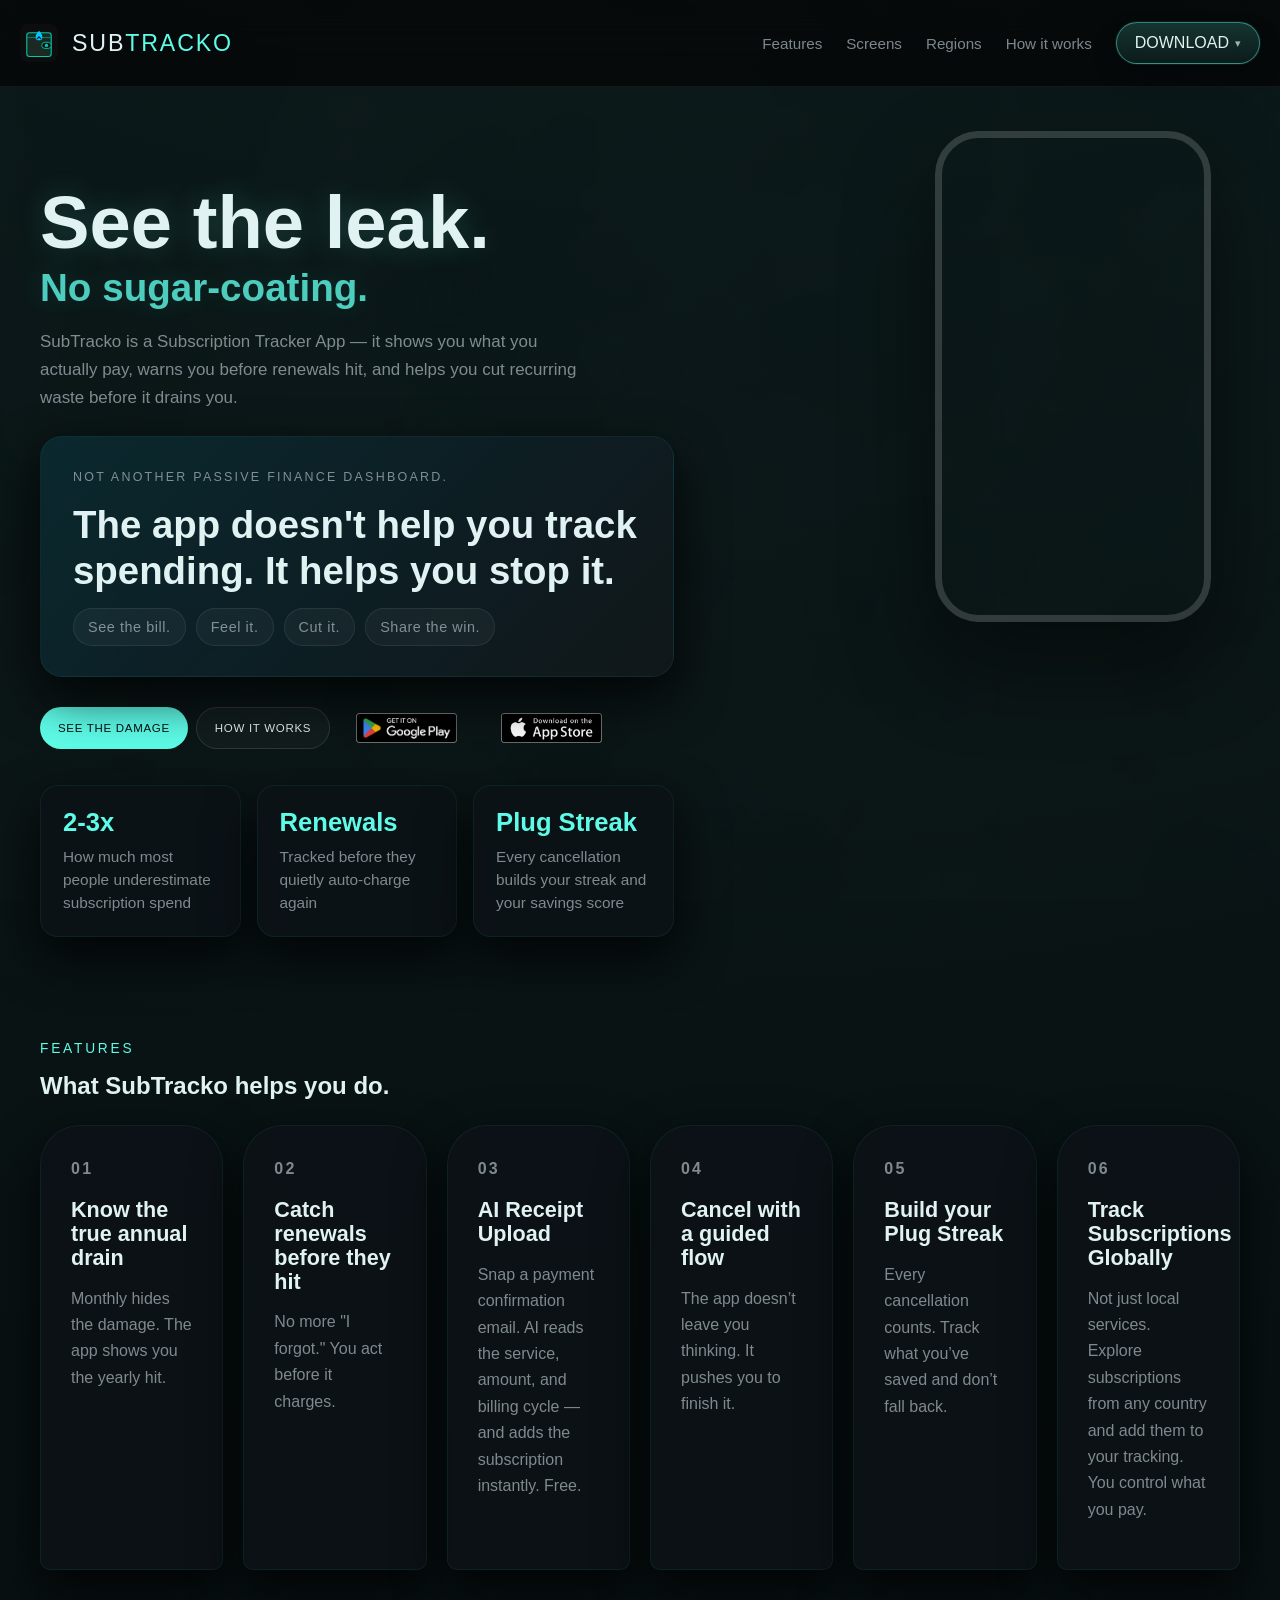
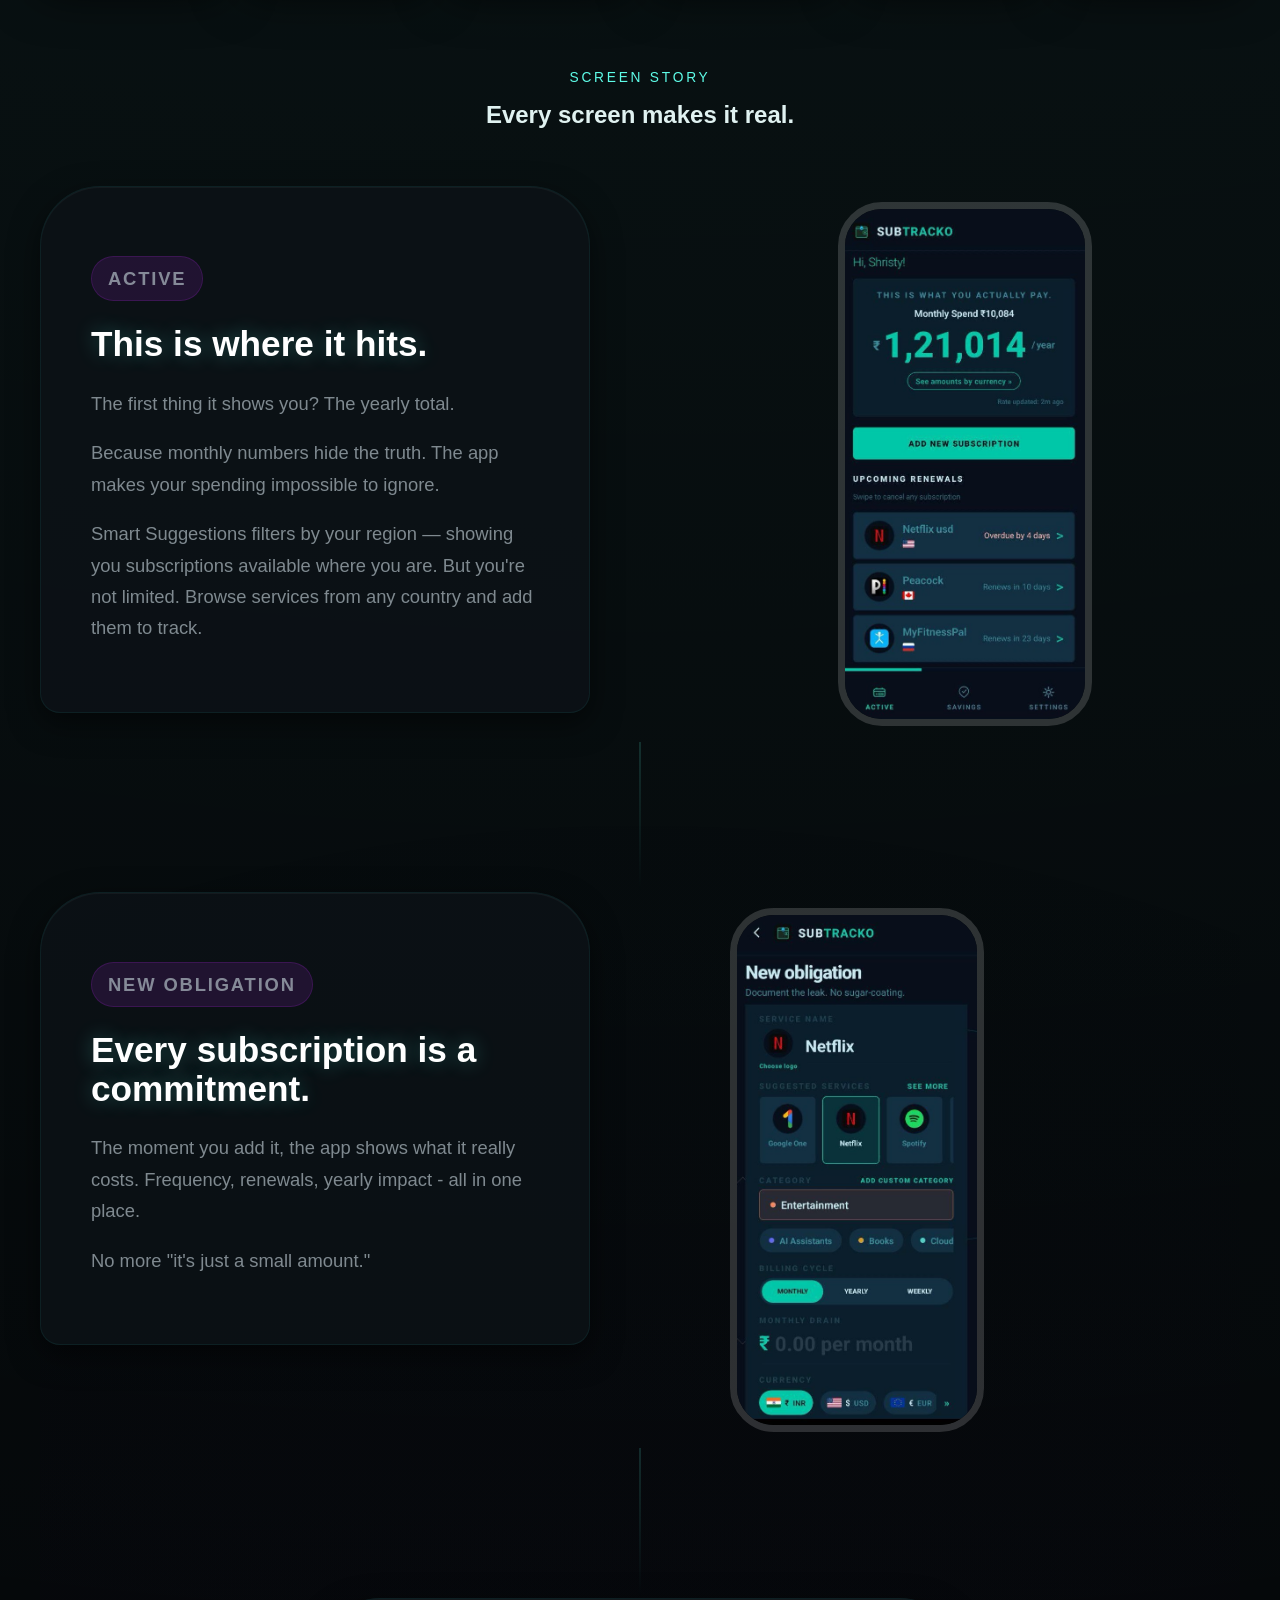
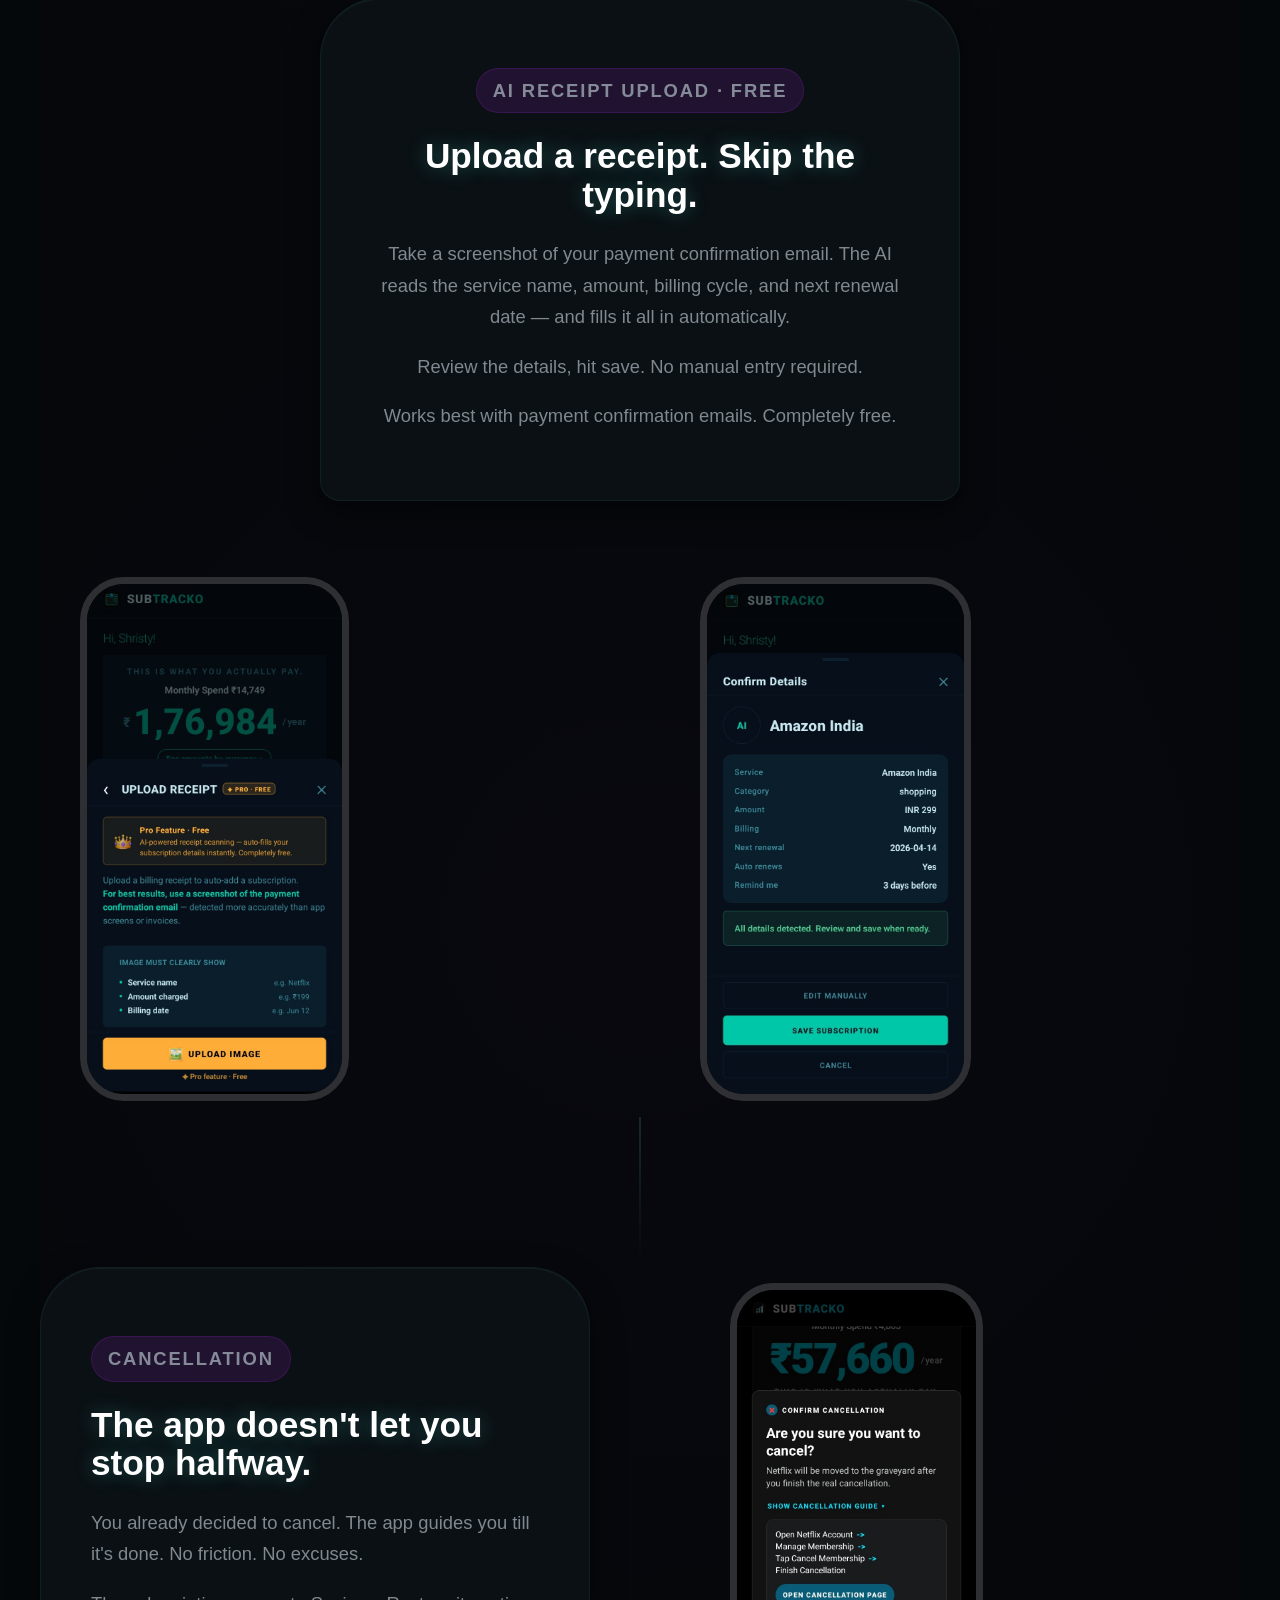
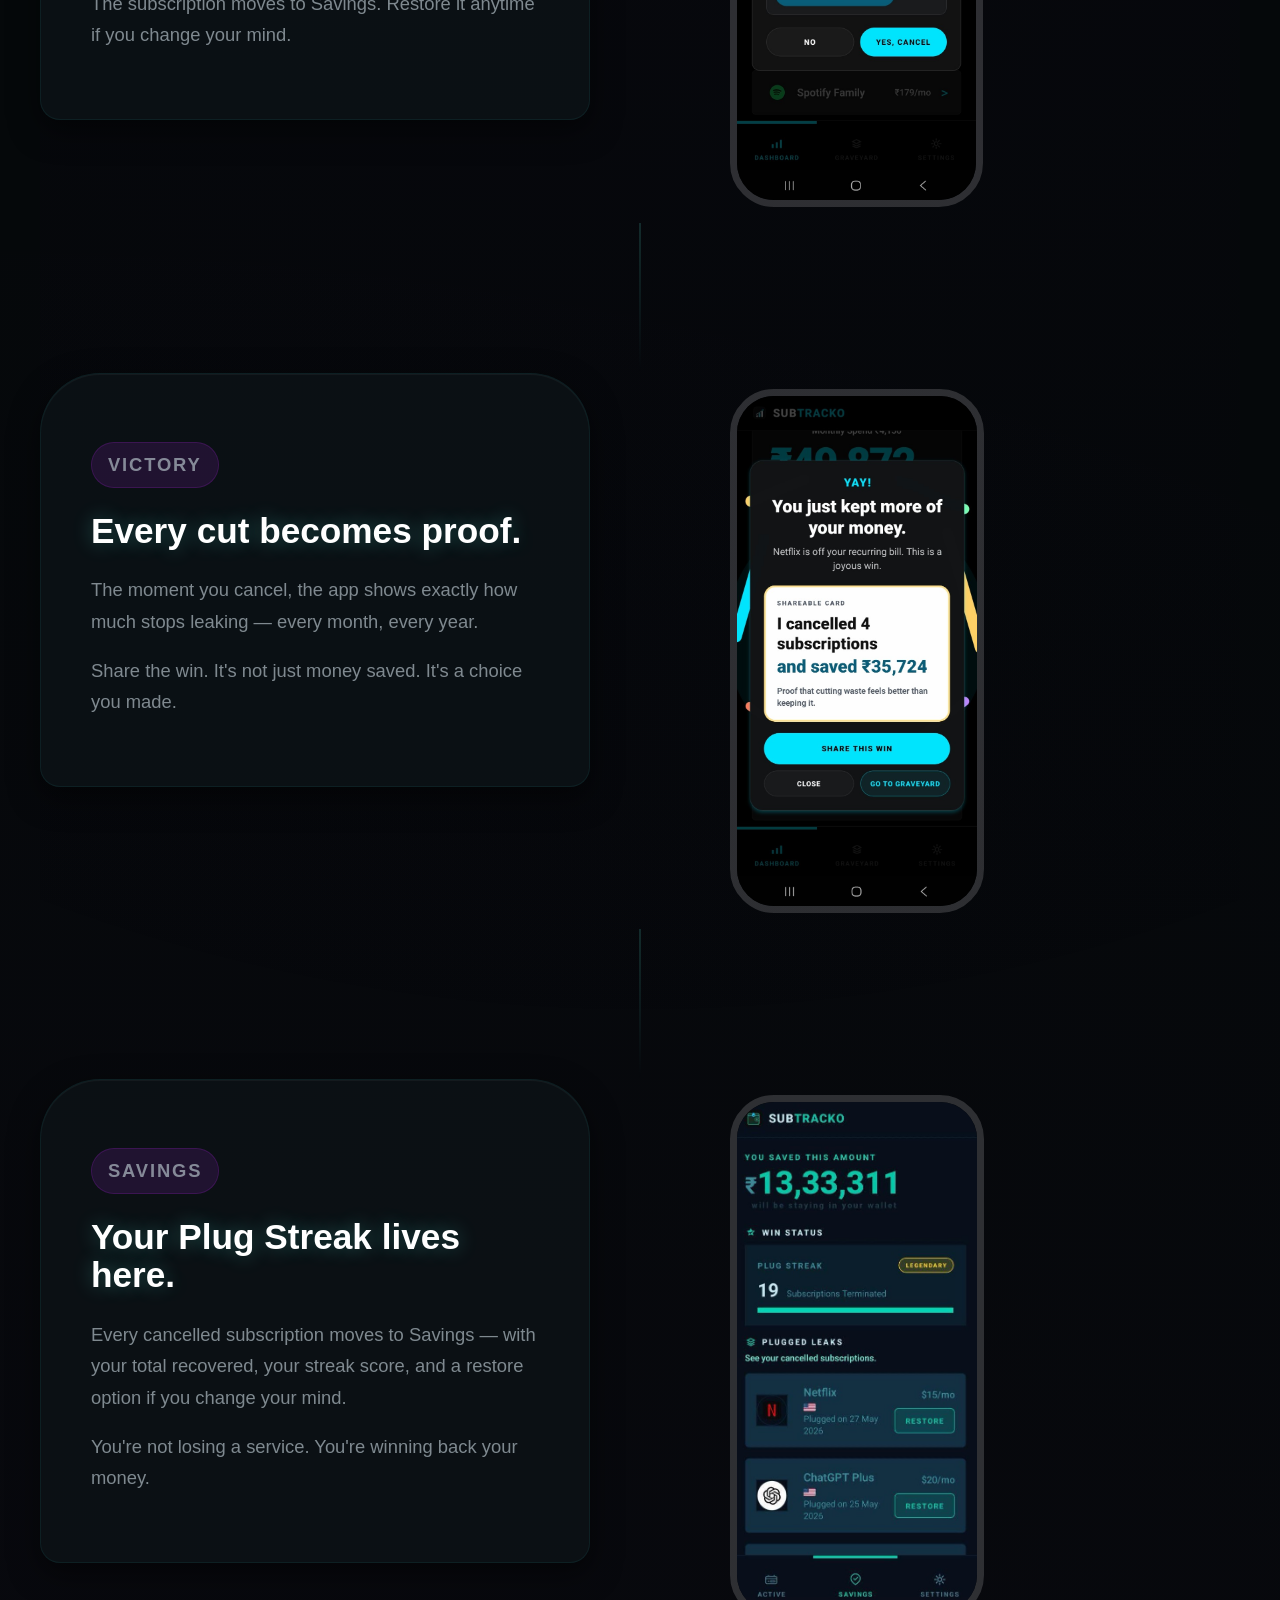
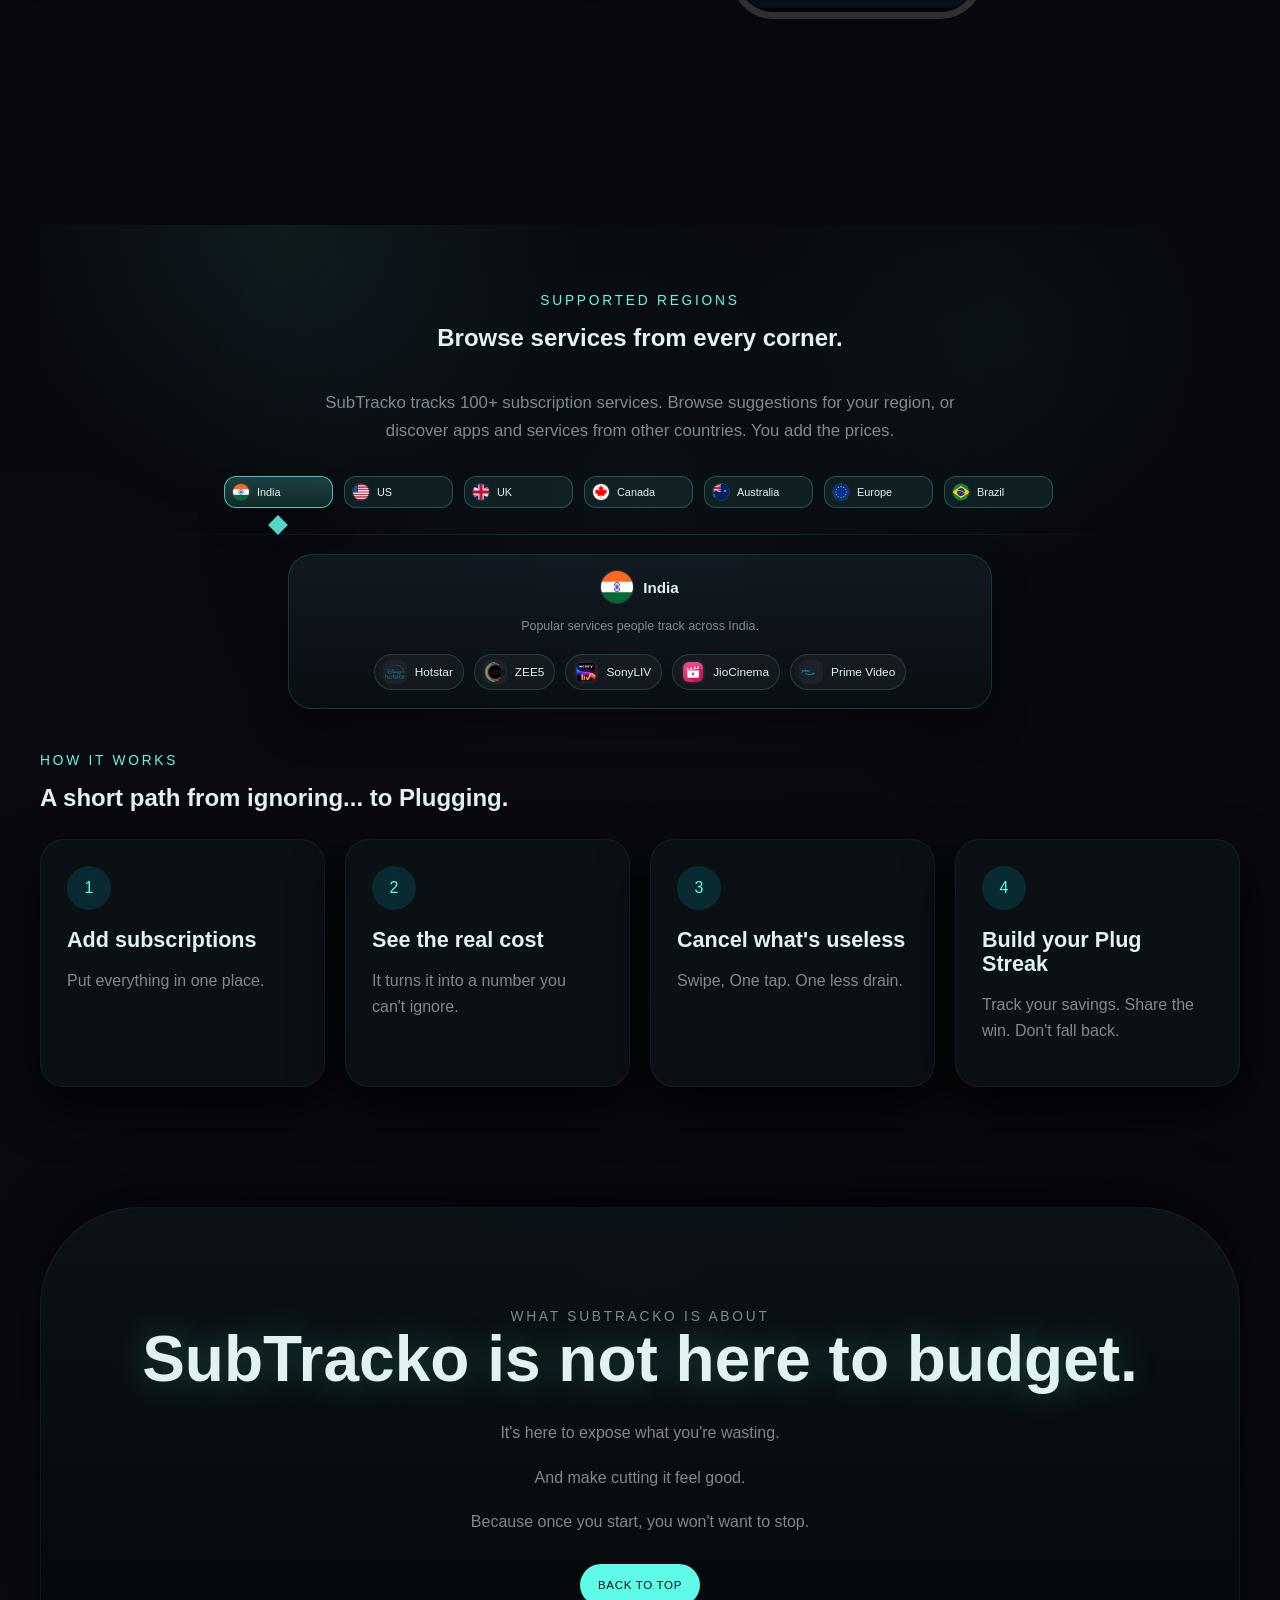
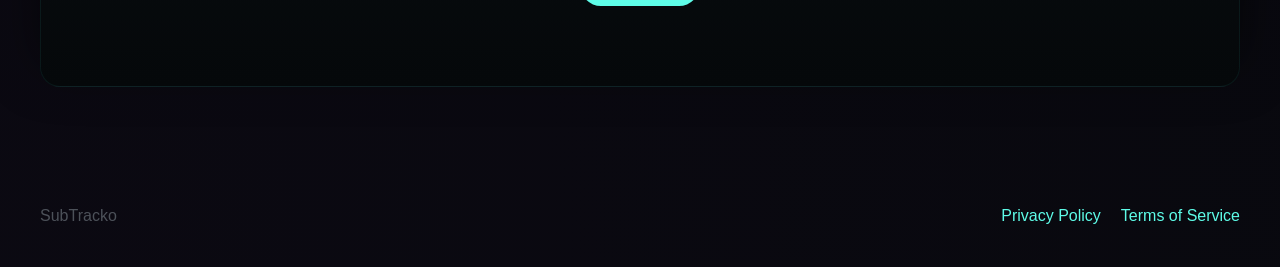
==== commit 04e1e1dc: "added appstore button" ====
--- a/index.html
+++ b/index.html
@@ -25,15 +25,32 @@
           <a href="#screens">Screens</a>
           <a href="#regions">Regions</a>
           <a href="#flow">How it works</a>
-          <a
-            class="topnav-cta"
-            href="https://play.google.com/store/apps/details?id=com.shristy.subtracko"
-            target="_blank"
-            rel="noopener noreferrer"
-          >
-            <img class="playstore-icon" src="./assets/brand/playstore-icon.png" alt="" aria-hidden="true" />
-            <span class="playstore-label">DOWNLOAD</span>
-          </a>
+          <div class="download-nav-wrap">
+            <button class="topnav-cta download-nav-btn" type="button" aria-haspopup="true" aria-expanded="false">
+              <span class="playstore-label">DOWNLOAD</span>
+              <span class="download-chevron" aria-hidden="true">&#x25BE;</span>
+            </button>
+            <div class="download-dropdown" role="menu" hidden>
+              <a
+                class="download-dropdown-item"
+                href="https://play.google.com/store/apps/details?id=com.shristy.subtracko"
+                target="_blank"
+                rel="noopener noreferrer"
+                role="menuitem"
+              >
+                <img src="./assets/brand/google-play-badge.png" alt="Get it on Google Play" />
+              </a>
+              <a
+                class="download-dropdown-item"
+                href="https://apps.apple.com/us/app/subtracko/id6771513471"
+                target="_blank"
+                rel="noopener noreferrer"
+                role="menuitem"
+              >
+                <img src="./assets/brand/Download_on_the_App_Store_Badge.svg.png" alt="Download on the App Store" />
+              </a>
+            </div>
+          </div>
         </nav>
       </div>
     </header>
@@ -63,13 +80,20 @@
               <a class="button button-primary" href="#screens">See the damage</a>
               <a class="button button-secondary" href="#features">How it works</a>
               <a
-                class="button button-secondary playstore-button"
+                class="button playstore-button"
                 href="https://play.google.com/store/apps/details?id=com.shristy.subtracko"
                 target="_blank"
                 rel="noopener noreferrer"
               >
-                <img class="googleplay-icon" src="./assets/brand/google-play-badge.png" alt="" aria-hidden="true" />
-                <!-- <span class="playstore-label">GET IT ON Google Play</span> -->
+                <img class="googleplay-icon" src="./assets/brand/google-play-badge.png" alt="Get it on Google Play" />
+              </a>
+              <a
+                class="button playstore-button"
+                href="https://apps.apple.com/us/app/subtracko/id6771513471"
+                target="_blank"
+                rel="noopener noreferrer"
+              >
+                <img class="googleplay-icon" src="./assets/brand/Download_on_the_App_Store_Badge.svg.png" alt="Download on the App Store" />
               </a>
             </div>
 
@@ -738,6 +762,32 @@
         updateCarouselControls();
         positionPanelFor(activeRegionName);
       })();
+
+      (function () {
+        var btn = document.querySelector('.download-nav-btn');
+        var dropdown = document.querySelector('.download-dropdown');
+        if (!btn || !dropdown) return;
+
+        function openDropdown() {
+          dropdown.hidden = false;
+          btn.setAttribute('aria-expanded', 'true');
+        }
+
+        function closeDropdown() {
+          dropdown.hidden = true;
+          btn.setAttribute('aria-expanded', 'false');
+        }
+
+        btn.addEventListener('click', function (e) {
+          e.stopPropagation();
+          if (dropdown.hidden) { openDropdown(); } else { closeDropdown(); }
+        });
+
+        document.addEventListener('click', function () { closeDropdown(); });
+        document.addEventListener('keydown', function (e) {
+          if (e.key === 'Escape') { closeDropdown(); btn.focus(); }
+        });
+      })();
     </script>
   </body>
 </html>
--- a/styles.css
+++ b/styles.css
@@ -143,6 +143,10 @@
   color: var(--accent);
 }
 
+.download-nav-wrap {
+  position: relative;
+}
+
 .topnav-cta {
   display: inline-flex;
   align-items: center;
@@ -153,12 +157,57 @@
   background: linear-gradient(180deg, rgba(94, 252, 232, 0.18), rgba(94, 252, 232, 0.08));
   color: var(--text) !important;
   box-shadow: 0 0 0 1px rgba(94, 252, 232, 0.08), 0 12px 24px rgba(0, 0, 0, 0.22);
+  cursor: pointer;
+  font-family: inherit;
+  font-size: inherit;
+  letter-spacing: inherit;
 }
 
 .topnav-cta:hover {
   color: #041116 !important;
   background: var(--accent);
   border-color: var(--accent);
+}
+
+.download-chevron {
+  font-size: 0.7em;
+  margin-left: -4px;
+  opacity: 0.7;
+}
+
+.download-dropdown {
+  position: absolute;
+  top: calc(100% + 10px);
+  right: 0;
+  min-width: 200px;
+  background: #0d2128;
+  border: 1px solid rgba(94, 252, 232, 0.2);
+  border-radius: 14px;
+  padding: 10px;
+  display: flex;
+  flex-direction: column;
+  gap: 6px;
+  box-shadow: 0 16px 40px rgba(0, 0, 0, 0.4);
+  z-index: 200;
+}
+
+.download-dropdown-item {
+  display: flex;
+  align-items: center;
+  justify-content: center;
+  padding: 6px 8px;
+  border-radius: 8px;
+  transition: background 0.15s;
+}
+
+.download-dropdown-item:hover {
+  background: rgba(94, 252, 232, 0.08);
+}
+
+.download-dropdown-item img {
+  height: 38px;
+  width: auto;
+  display: block;
 }
 
 .playstore-icon {
@@ -168,9 +217,8 @@
   display: block;
 }
 .googleplay-icon {
-  width: 10em;
-  height: 3.5em;
-
+  width: auto;
+  height: 2.6em;
 }
 
 .playstore-label {
@@ -179,8 +227,9 @@
 }
 
 .playstore-button {
-  gap: 12px;
+  gap: 0;
   text-transform: none;
+  padding: 0 26px;
 }
 
 .playstore-button .playstore-label {
@@ -251,7 +300,7 @@
 .hero-actions {
   display: flex;
   flex-wrap: nowrap;
-  gap: 16px;
+  gap: 8px;
   margin-top: 30px;
   width: 100%;
 }
@@ -264,12 +313,13 @@
   display: inline-flex;
   align-items: center;
   justify-content: center;
-  min-height: 56px;
-  padding: 0 24px;
+  min-height: 42px;
+  padding: 0 18px;
   border-radius: 999px;
   text-decoration: none;
   font-family: "Arial Black", "Segoe UI", sans-serif;
-  letter-spacing: 0.08em;
+  font-size: 0.72rem;
+  letter-spacing: 0.06em;
   text-transform: uppercase;
   transition: transform 0.22s ease, background 0.22s ease, color 0.22s ease;
 }
